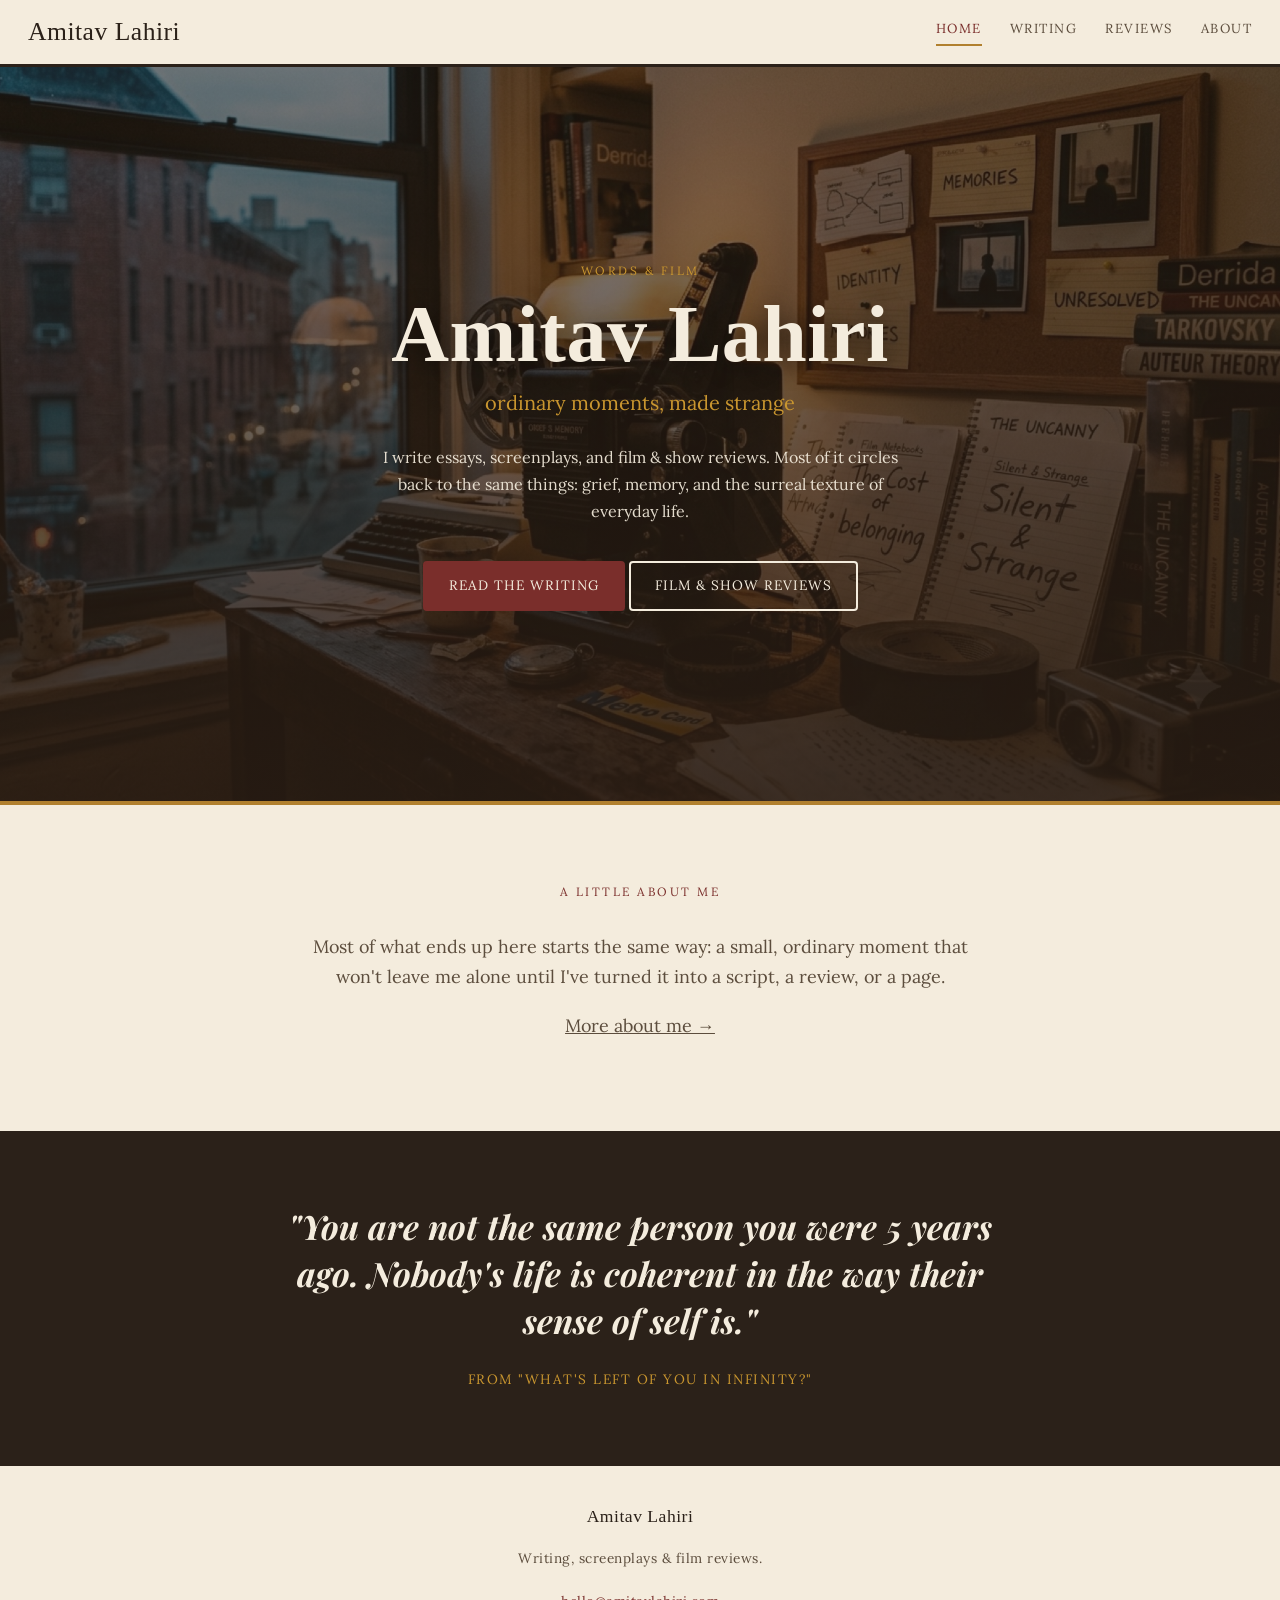
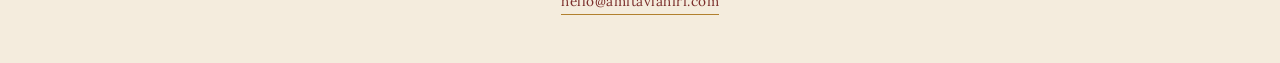
==== index.html @ c45335a1 "Initial commit: Amitav Lahiri writing & film review site Static site with essays, a formatted screen" ====
<!doctype html>
<html lang="en">
<head>
<meta charset="UTF-8">
<meta name="viewport" content="width=device-width, initial-scale=1.0">
<title>Amitav Lahiri | Writing &amp; Film</title>
<meta name="description" content="Essays, screenplays, and film &amp; show reviews by Amitav Lahiri.">
<link rel="preconnect" href="https://fonts.googleapis.com">
<link rel="preconnect" href="https://fonts.gstatic.com" crossorigin>
<link href="https://fonts.googleapis.com/css2?family=Permanent+Marker&family=Playfair+Display:ital,wght@0,700;0,800;0,900;1,600&family=Lora:ital,wght@0,400;0,500;0,600;1,500&family=Bebas+Neue&family=Courier+Prime:wght@400;700&display=swap" rel="stylesheet">
<link rel="stylesheet" href="assets/css/style.css">
</head>
<body>

<header class="site-header">
  <a href="index.html" class="wordmark">Amitav Lahiri</a>
  <button class="nav-toggle" aria-label="Toggle navigation">&#9776;</button>
  <nav class="site-nav">
    <a href="index.html" aria-current="page">Home</a>
    <a href="writing.html">Writing</a>
    <a href="reviews.html">Reviews</a>
    <a href="about.html">About</a>
  </nav>
</header>

<section class="hero-dramatic" style="background-image: url('assets/images/home/hero.jpg'); background-position: center 40%;">
  <div class="hero-dramatic-content">
    <span class="eyebrow">Words &amp; Film</span>
    <h1 class="wordmark">Amitav Lahiri</h1>
    <p class="tagline">ordinary moments, made strange</p>
    <p class="intro">I write essays, screenplays, and film &amp; show reviews. Most of it circles back to the same things: grief, memory, and the surreal texture of everyday life.</p>
    <div class="cta-row">
      <a href="writing.html" class="btn solid">Read the Writing</a>
      <a href="reviews.html" class="btn">Film &amp; Show Reviews</a>
    </div>
  </div>
</section>

<section class="about-teaser">
  <span class="eyebrow">A Little About Me</span>
  <p>Most of what ends up here starts the same way: a small, ordinary moment that won't leave me alone until I've turned it into a script, a review, or a page.</p>
  <p><a href="about.html" class="read-more">More about me &rarr;</a></p>
</section>

<section class="quote-band">
  <blockquote>"You are not the same person you were 5 years ago. Nobody's life is coherent in the way their sense of self is."</blockquote>
  <cite><a href="writing/multiverse.html" style="color: inherit; text-decoration: none;">from "What's Left of You in Infinity?"</a></cite>
</section>

<footer class="site-footer">
  <span class="wordmark">Amitav Lahiri</span>
  <p>Writing, screenplays &amp; film reviews.</p>
  <!-- placeholder email, replace with the real address -->
  <a class="footer-email" href="mailto:hello@amitavlahiri.com">hello@amitavlahiri.com</a>
</footer>

<script src="assets/js/main.js"></script>
</body>
</html>
---- assets/css/style.css ----
/* =========================================================
   Amitav Lahiri — personal writing site
   Two moods sharing one palette family:
   - "vintage" (default): warm cream/paper, for essays, screenplay, about
   - "cinema": deep warm espresso, for film & show reviews
   Both share the same gold accent + cream/tan tones so nothing clashes.
   ========================================================= */

:root {
  /* vintage / paper */
  --cream: #f4ecdd;
  --cream-2: #ece0c9;
  --paper: #fbf6ec;
  --ink: #2b2119;
  --ink-soft: #5c4d3d;
  --line: #d9c9a8;
  --rust: #7a2e2b;
  --rust-soft: #9c4b3f;
  --gold: #b1802e;
  --gold-bright: #c9962f;

  /* cinema (still warm, never pure black) */
  --noir-bg: #3a2a1f;
  --noir-bg-2: #4a3627;
  --noir-panel: #2f2118;
  --noir-text: #f4ecdd;
  --noir-text-soft: #d8c9ac;

  --max: 760px;
  --max-wide: 1080px;
  --radius: 4px;
}

@font-face { font-display: swap; }

* { box-sizing: border-box; }
html { scroll-behavior: smooth; }

body {
  margin: 0;
  background: var(--cream);
  color: var(--ink);
  font-family: 'Lora', Georgia, 'Times New Roman', serif;
  line-height: 1.7;
  -webkit-font-smoothing: antialiased;
}

img { max-width: 100%; display: block; }

a { color: inherit; }

.wordmark {
  font-family: 'Permanent Marker', cursive;
  font-size: 1.6rem;
  letter-spacing: 0.5px;
  color: var(--ink);
  text-decoration: none;
  line-height: 1;
}

/* ---------- header / nav ---------- */
.site-header {
  position: sticky;
  top: 0;
  z-index: 50;
  display: flex;
  align-items: center;
  justify-content: space-between;
  gap: 1rem;
  padding: 1.1rem 1.75rem;
  background: var(--cream);
  border-bottom: 3px solid var(--ink);
}

.site-nav {
  display: flex;
  align-items: center;
  gap: 1.75rem;
  font-family: 'Lora', serif;
  font-size: 0.82rem;
  text-transform: uppercase;
  letter-spacing: 1.5px;
}

.site-nav a {
  text-decoration: none;
  color: var(--ink-soft);
  padding-bottom: 4px;
  border-bottom: 2px solid transparent;
  transition: color .15s ease, border-color .15s ease;
}

.site-nav a:hover,
.site-nav a[aria-current="page"] {
  color: var(--rust);
  border-color: var(--gold);
}

.nav-toggle {
  display: none;
  background: none;
  border: 2px solid var(--ink);
  border-radius: var(--radius);
  padding: 0.4rem 0.6rem;
  font-size: 1rem;
  cursor: pointer;
}

@media (max-width: 680px) {
  .nav-toggle { display: block; }
  .site-nav {
    position: absolute;
    top: 100%;
    left: 0;
    right: 0;
    flex-direction: column;
    align-items: flex-start;
    gap: 1rem;
    background: var(--cream);
    border-bottom: 3px solid var(--ink);
    padding: 1.25rem 1.75rem;
    display: none;
  }
  .site-nav.open { display: flex; }
}

/* ---------- footer ---------- */
.site-footer {
  border-top: 3px solid var(--ink);
  background: var(--cream);
  padding: 2.5rem 1.75rem 3rem;
  text-align: center;
  color: var(--ink-soft);
  font-size: 0.85rem;
  letter-spacing: 0.5px;
}
.site-footer .wordmark { font-size: 1.1rem; display: inline-block; margin-bottom: 0.5rem; }

/* ---------- headings ---------- */
h1, h2, h3, .display {
  font-family: 'Playfair Display', 'Georgia', serif;
  color: var(--ink);
  margin: 0 0 0.5rem;
  font-weight: 800;
}

.eyebrow {
  display: inline-block;
  font-family: 'Lora', serif;
  font-size: 0.75rem;
  letter-spacing: 2.5px;
  text-transform: uppercase;
  color: var(--rust);
  margin-bottom: 0.75rem;
}

.rule {
  border: none;
  border-top: 1px solid var(--line);
  margin: 2.5rem 0;
}
.rule.thick { border-top: 3px solid var(--ink); }

/* ---------- hero (home) ---------- */
.hero {
  padding: 5rem 1.75rem 4rem;
  text-align: center;
  max-width: var(--max);
  margin: 0 auto;
}
.hero .wordmark { font-size: clamp(2.6rem, 8vw, 4.2rem); }
.hero p.tagline {
  font-family: 'Playfair Display', serif;
  font-style: italic;
  font-size: 1.2rem;
  color: var(--rust-soft);
  margin: 0.75rem 0 1.5rem;
}
.hero p.intro {
  color: var(--ink-soft);
  font-size: 1.05rem;
  max-width: 560px;
  margin: 0 auto;
}
.hero .cta-row {
  margin-top: 2rem;
  display: flex;
  gap: 1rem;
  justify-content: center;
  flex-wrap: wrap;
}

.btn {
  display: inline-block;
  padding: 0.7rem 1.5rem;
  border: 2px solid var(--ink);
  border-radius: var(--radius);
  text-decoration: none;
  font-family: 'Lora', serif;
  font-size: 0.85rem;
  letter-spacing: 1px;
  text-transform: uppercase;
  color: var(--ink);
  transition: background .15s ease, color .15s ease;
}
.btn:hover { background: var(--ink); color: var(--cream); }
.btn.solid { background: var(--rust); border-color: var(--rust); color: var(--cream); }
.btn.solid:hover { background: var(--ink); border-color: var(--ink); }
.btn.gold { border-color: var(--gold-bright); color: var(--gold-bright); }
.btn.gold:hover { background: var(--gold-bright); color: var(--noir-panel); }

/* ---------- section wrappers ---------- */
.section {
  max-width: var(--max-wide);
  margin: 0 auto;
  padding: 3.5rem 1.75rem;
}
.section-head {
  text-align: center;
  max-width: var(--max);
  margin: 0 auto 2.5rem;
}
.section-head p { color: var(--ink-soft); }

/* ---------- vintage card grid (writing) ---------- */
.card-grid {
  display: grid;
  grid-template-columns: repeat(auto-fit, minmax(240px, 1fr));
  gap: 2rem;
}

.card {
  background: var(--paper);
  border: 1px solid var(--line);
  border-radius: var(--radius);
  padding: 1.75rem;
  display: flex;
  flex-direction: column;
  gap: 0.65rem;
  transition: transform .15s ease, box-shadow .15s ease;
}
.card:hover { transform: translateY(-3px); box-shadow: 0 10px 24px -12px rgba(43,33,25,0.35); }
.card .eyebrow { margin-bottom: 0; }
.card h3 { font-size: 1.4rem; }
.card h3 a { text-decoration: none; }
.card h3 a:hover { color: var(--rust); }
.card p.excerpt { color: var(--ink-soft); font-size: 0.95rem; flex: 1; }
.card .meta { font-size: 0.78rem; color: var(--gold); text-transform: uppercase; letter-spacing: 1px; }
.card .read-more {
  font-size: 0.82rem;
  text-transform: uppercase;
  letter-spacing: 1px;
  text-decoration: none;
  color: var(--rust);
  border-bottom: 2px solid var(--gold);
  align-self: flex-start;
  padding-bottom: 2px;
}

/* ---------- article (essays / screenplay) ---------- */
.article {
  max-width: var(--max);
  margin: 0 auto;
  padding: 3.5rem 1.75rem 5rem;
}
.article .eyebrow { display: block; text-align: center; }
.article h1 { text-align: center; font-size: clamp(2rem, 5vw, 2.9rem); }
.article .byline {
  text-align: center;
  color: var(--ink-soft);
  font-size: 0.9rem;
  margin-bottom: 2.5rem;
  letter-spacing: 0.5px;
}
.article .dek {
  font-family: 'Playfair Display', serif;
  font-style: italic;
  font-size: 1.15rem;
  color: var(--rust-soft);
  text-align: center;
  max-width: 560px;
  margin: 0 auto 2.5rem;
}
.article p { margin: 0 0 1.4rem; font-size: 1.08rem; }
.article p:first-of-type::first-letter {
  font-family: 'Playfair Display', serif;
  font-weight: 800;
  font-size: 3.4rem;
  float: left;
  line-height: 0.8;
  padding: 0.1rem 0.5rem 0 0;
  color: var(--rust);
}
.article blockquote {
  margin: 2rem 0;
  padding: 0.25rem 0 0.25rem 1.5rem;
  border-left: 3px solid var(--gold);
  font-family: 'Playfair Display', serif;
  font-style: italic;
  font-size: 1.2rem;
  color: var(--ink-soft);
}

/* ---------- screenplay page ---------- */
.script-frame {
  background: var(--paper);
  border: 1px solid var(--line);
  box-shadow: 0 18px 40px -24px rgba(43,33,25,0.4);
  border-radius: var(--radius);
  padding: 2.5rem 2rem;
  margin-top: 1rem;
}
/* ---------- about ---------- */
.about-grid {
  max-width: var(--max-wide);
  margin: 0 auto;
  padding: 3.5rem 1.75rem 5rem;
  display: grid;
  grid-template-columns: 280px 1fr;
  gap: 3rem;
  align-items: start;
}
@media (max-width: 720px) {
  .about-grid { grid-template-columns: 1fr; }
}
.photo-box {
  aspect-ratio: 4 / 5;
  border: 2px dashed var(--line);
  border-radius: var(--radius);
  background: var(--cream-2);
  display: flex;
  align-items: center;
  justify-content: center;
  text-align: center;
  color: var(--ink-soft);
  font-size: 0.85rem;
  letter-spacing: 0.5px;
  padding: 1.5rem;
}
.about-copy p { font-size: 1.08rem; }
.theme-tags { display: flex; flex-wrap: wrap; gap: 0.6rem; margin-top: 1.5rem; }
.theme-tags span {
  border: 1px solid var(--gold);
  color: var(--rust);
  padding: 0.3rem 0.8rem;
  border-radius: 100px;
  font-size: 0.78rem;
  letter-spacing: 0.5px;
  text-transform: uppercase;
}

/* =========================================================
   CINEMA MOOD — film & show reviews
   ========================================================= */
.cinema {
  background: var(--noir-bg);
  color: var(--noir-text);
}
.cinema .section-head p { color: var(--noir-text-soft); }
.cinema .eyebrow { color: var(--gold-bright); }

.cinema .card-grid .card {
  background: var(--noir-bg-2);
  border-color: rgba(244,236,221,0.12);
}
.cinema .card p.excerpt { color: var(--noir-text-soft); }
.cinema .card h3, .cinema .card h3 a { color: var(--noir-text); }
.cinema .card h3 a:hover { color: var(--gold-bright); }
.cinema .card .read-more { color: var(--gold-bright); border-color: var(--gold-bright); }

/* review post hero */
.review-hero {
  position: relative;
  min-height: 60vh;
  display: flex;
  align-items: flex-end;
  background-size: cover;
  background-position: center;
  border-bottom: 4px solid var(--gold);
}
.review-hero::after {
  content: "";
  position: absolute;
  inset: 0;
  background: linear-gradient(180deg, rgba(58,42,31,0.15) 0%, rgba(47,33,24,0.92) 92%);
}
.review-hero-content {
  position: relative;
  z-index: 1;
  padding: 3rem 1.75rem 2.5rem;
  max-width: var(--max-wide);
  margin: 0 auto;
  width: 100%;
}
.review-hero .film-tag {
  font-family: 'Bebas Neue', sans-serif;
  letter-spacing: 3px;
  color: var(--gold-bright);
  font-size: 0.95rem;
}
.review-hero h1 {
  font-family: 'Bebas Neue', sans-serif;
  color: var(--noir-text);
  font-size: clamp(2.6rem, 8vw, 5rem);
  letter-spacing: 2px;
  line-height: 0.95;
  margin: 0.3rem 0 0.75rem;
}
.review-meta-row {
  display: flex;
  flex-wrap: wrap;
  gap: 0.5rem 1.5rem;
  color: var(--noir-text-soft);
  font-size: 0.9rem;
  align-items: center;
}
.review-meta-row .divider { color: var(--gold); }

.review-body {
  max-width: var(--max);
  margin: 0 auto;
  padding: 3.5rem 1.75rem 2rem;
}
.review-body p { margin: 0 0 1.4rem; font-size: 1.08rem; color: var(--noir-text); }
.review-body blockquote {
  margin: 2.5rem 0;
  padding: 1.5rem 2rem;
  background: var(--noir-panel);
  border-left: 3px solid var(--gold-bright);
  font-family: 'Playfair Display', serif;
  font-style: italic;
  font-size: 1.3rem;
  color: var(--gold-bright);
  border-radius: var(--radius);
}

.gallery {
  max-width: var(--max-wide);
  margin: 0 auto;
  padding: 1rem 1.75rem 4rem;
  display: grid;
  grid-template-columns: repeat(auto-fit, minmax(220px, 1fr));
  gap: 1rem;
}
.gallery img {
  width: 100%;
  height: 220px;
  object-fit: cover;
  border-radius: var(--radius);
  border: 1px solid rgba(244,236,221,0.15);
}

.cinema .site-footer,
.cinema .site-header { background: var(--cream); color: var(--ink); }

/* ---------- post meta (blog feel: date, read time, tags) ---------- */
.post-meta {
  display: flex;
  justify-content: center;
  align-items: center;
  flex-wrap: wrap;
  gap: 0.6rem;
  font-size: 0.82rem;
  letter-spacing: 0.5px;
  color: var(--ink-soft);
  margin-bottom: 2.5rem;
}
.post-meta .dot { color: var(--gold); }
.tag-pill {
  border: 1px solid var(--gold);
  color: var(--rust);
  padding: 0.15rem 0.65rem;
  border-radius: 100px;
  font-size: 0.72rem;
  letter-spacing: 0.5px;
  text-transform: uppercase;
}
.cinema .post-meta { color: var(--noir-text-soft); }
.cinema .tag-pill { border-color: var(--gold-bright); color: var(--gold-bright); }
.card .card-meta {
  display: flex;
  gap: 0.6rem;
  align-items: center;
  font-size: 0.75rem;
  color: var(--ink-soft);
  text-transform: uppercase;
  letter-spacing: 0.5px;
}
.cinema .card .card-meta { color: var(--noir-text-soft); }

/* ---------- dramatic homepage hero ---------- */
.hero-dramatic {
  position: relative;
  min-height: 82vh;
  display: flex;
  align-items: center;
  justify-content: center;
  text-align: center;
  background-size: cover;
  background-position: center 30%;
  overflow: hidden;
  border-bottom: 4px solid var(--gold);
}
.hero-dramatic::before {
  content: "";
  position: absolute;
  inset: 0;
  background: linear-gradient(180deg, rgba(42,29,20,0.55) 0%, rgba(42,29,20,0.88) 100%);
}
.hero-dramatic-content {
  position: relative;
  z-index: 1;
  max-width: 640px;
  padding: 2rem 1.75rem;
}
.hero-dramatic .eyebrow { color: var(--gold-bright); }
.hero-dramatic .wordmark {
  color: var(--cream);
  font-size: clamp(2.8rem, 9vw, 5rem);
  text-shadow: 0 4px 24px rgba(0,0,0,0.4);
}
.hero-dramatic p.tagline {
  color: var(--gold-bright);
  font-size: 1.25rem;
  margin: 0.75rem 0 1.5rem;
}
.hero-dramatic p.intro {
  color: var(--cream);
  opacity: 0.92;
  max-width: 520px;
  margin: 0 auto;
}
.hero-dramatic .cta-row { margin-top: 2.25rem; }
.hero-dramatic .btn { border-color: var(--cream); color: var(--cream); }
.hero-dramatic .btn:hover { background: var(--cream); color: var(--ink); }
.hero-dramatic .btn.solid { background: var(--rust); border-color: var(--rust); color: var(--cream); }

/* ---------- pull-quote band (homepage) ---------- */
.quote-band {
  background: var(--ink);
  color: var(--cream);
  padding: 4.5rem 1.75rem;
  text-align: center;
}
.quote-band blockquote {
  max-width: 720px;
  margin: 0 auto;
  font-family: 'Playfair Display', serif;
  font-style: italic;
  font-weight: 700;
  font-size: clamp(1.4rem, 4vw, 2.1rem);
  line-height: 1.4;
  position: relative;
}
.quote-band cite {
  display: block;
  margin-top: 1.5rem;
  font-family: 'Lora', serif;
  font-style: normal;
  font-size: 0.85rem;
  letter-spacing: 1.5px;
  text-transform: uppercase;
  color: var(--gold-bright);
}

/* ---------- about teaser (homepage) ---------- */
.about-teaser {
  max-width: var(--max);
  margin: 0 auto;
  padding: 4.5rem 1.75rem;
  text-align: center;
}
.about-teaser p { font-size: 1.12rem; color: var(--ink-soft); }

/* ---------- footer email ---------- */
.site-footer .footer-email {
  display: inline-block;
  margin-top: 0.4rem;
  color: var(--rust);
  text-decoration: none;
  border-bottom: 1px solid var(--gold);
}
.cinema .site-footer .footer-email { color: var(--rust); }

/* =========================================================
   SCREENPLAY FORMATTING
   ========================================================= */
.script-frame { padding: 3rem 2.5rem; }
.script-title-block { text-align: center; margin-bottom: 2.5rem; }
.script-title-block .slugline-deco {
  font-family: 'Courier Prime', monospace;
  letter-spacing: 4px;
  color: var(--gold);
  font-size: 0.8rem;
}

.script-page { font-family: 'Courier Prime', 'Courier New', monospace; font-size: 0.95rem; line-height: 1.6; color: var(--ink); }
.script-page .scene {
  margin-bottom: 1.6rem;
  padding-top: 1.4rem;
  border-top: 1px dashed var(--line);
}
.script-page .scene:first-child { border-top: none; padding-top: 0; }
.script-page .scene-heading {
  display: flex;
  justify-content: space-between;
  align-items: baseline;
  gap: 1rem;
  font-weight: 700;
  letter-spacing: 1px;
  background: var(--cream-2);
  padding: 0.5rem 0.9rem;
  border-radius: var(--radius);
  margin-bottom: 0.9rem;
}
.script-page .scene-heading .scene-no {
  font-size: 0.75rem;
  color: var(--gold);
  white-space: nowrap;
}
.script-page .action { margin: 0 0 0.9rem; line-height: 1.6; }
.script-page .character {
  text-align: center;
  font-weight: 700;
  letter-spacing: 1px;
  margin: 1.1rem 0 0.1rem;
}
.script-page .parenthetical {
  text-align: center;
  font-style: italic;
  color: var(--ink-soft);
  font-size: 0.88rem;
  margin: 0 auto 0.2rem;
}
.script-page .dialogue {
  max-width: 62%;
  margin: 0 auto 0.9rem;
  text-align: left;
  line-height: 1.55;
}
.script-page .transition {
  text-align: right;
  font-weight: 700;
  letter-spacing: 1px;
  color: var(--rust);
  margin: 1.2rem 0;
}
@media (max-width: 560px) {
  .script-page .dialogue { max-width: 100%; }
  .script-page .scene-heading { flex-direction: column; align-items: flex-start; gap: 0.2rem; }
}

/* =========================================================
   LOOKBOOK BANDS (story / character / setting) — A24-style
   full-width alternating photo + title bands, used to open
   the screenplay page before the script itself.
   ========================================================= */
.lookbook { background: var(--noir-bg); border-bottom: 4px solid var(--gold); }
.lookbook-band {
  display: flex;
  flex-wrap: wrap;
  min-height: 46vh;
}
.lookbook-band:nth-child(even) { flex-direction: row-reverse; }
.lookbook-media {
  flex: 1 1 360px;
  position: relative;
  min-height: 320px;
  background-size: cover;
  background-position: center;
}
.lookbook-media.placeholder {
  border: 2px dashed rgba(244,236,221,0.25);
  display: flex;
  align-items: center;
  justify-content: center;
  text-align: center;
  color: var(--noir-text-soft);
  font-size: 0.85rem;
  padding: 2rem;
  margin: 0.75rem;
}
.lookbook-content {
  flex: 1 1 360px;
  display: flex;
  flex-direction: column;
  justify-content: center;
  padding: 3rem 3rem;
  position: relative;
}
.lookbook-content .kicker {
  font-family: 'Bebas Neue', sans-serif;
  letter-spacing: 3px;
  color: var(--gold-bright);
  font-size: 0.9rem;
  margin-bottom: 0.4rem;
}
.lookbook-content h3 {
  font-family: 'Bebas Neue', sans-serif;
  color: var(--noir-text);
  font-size: clamp(2rem, 5vw, 3.4rem);
  letter-spacing: 1px;
  line-height: 0.95;
  margin: 0 0 1rem;
}
.lookbook-content p {
  color: var(--noir-text-soft);
  font-size: 0.98rem;
  max-width: 42ch;
  margin: 0;
}
.lookbook-brand {
  position: absolute;
  top: 1.25rem;
  right: 1.25rem;
  font-family: 'Bebas Neue', sans-serif;
  letter-spacing: 2px;
  color: var(--noir-text-soft);
  font-size: 0.85rem;
  opacity: 0.8;
}
@media (max-width: 680px) {
  .lookbook-band, .lookbook-band:nth-child(even) { flex-direction: column; }
  .lookbook-content { padding: 2.5rem 1.75rem; }
}

/* =========================================================
   REVIEW TEMPLATE ELEMENTS (poster+info card, rating ribbon, pills)
   ========================================================= */
.review-infocard {
  max-width: var(--max);
  margin: -3.5rem auto 0;
  position: relative;
  z-index: 2;
  background: var(--noir-panel);
  border: 1px solid rgba(244,236,221,0.14);
  border-radius: var(--radius);
  padding: 1.75rem;
  display: grid;
  grid-template-columns: 120px 1fr auto;
  gap: 1.5rem;
  align-items: center;
  box-shadow: 0 20px 40px -20px rgba(0,0,0,0.5);
}
@media (max-width: 640px) {
  .review-infocard { grid-template-columns: 1fr; text-align: center; }
}
.review-poster {
  width: 120px;
  aspect-ratio: 2 / 3;
  border-radius: var(--radius);
  object-fit: cover;
  border: 1px solid rgba(244,236,221,0.15);
}
.review-poster-placeholder {
  width: 120px;
  aspect-ratio: 2 / 3;
  border-radius: var(--radius);
  border: 2px dashed rgba(244,236,221,0.25);
  display: flex;
  align-items: center;
  justify-content: center;
  color: var(--noir-text-soft);
  font-size: 0.72rem;
  text-align: center;
  padding: 0.5rem;
  margin: 0 auto;
}
.genre-pills { display: flex; flex-wrap: wrap; gap: 0.5rem; }
.genre-pills span {
  border: 1px solid var(--gold-bright);
  color: var(--gold-bright);
  padding: 0.25rem 0.75rem;
  border-radius: 100px;
  font-size: 0.72rem;
  letter-spacing: 0.5px;
  text-transform: uppercase;
}
.verdict-ribbon {
  display: flex;
  flex-direction: column;
  align-items: center;
  justify-content: center;
  width: 92px;
  height: 92px;
  border: 3px solid var(--gold-bright);
  border-radius: 50%;
  text-align: center;
  color: var(--gold-bright);
  font-family: 'Bebas Neue', sans-serif;
  letter-spacing: 1px;
  line-height: 1.05;
  font-size: 0.85rem;
  padding: 0.4rem;
  margin: 0 auto;
}
.gallery-label {
  max-width: var(--max-wide);
  margin: 3.5rem auto 0;
  padding: 0 1.75rem;
  text-align: center;
  font-family: 'Bebas Neue', sans-serif;
  letter-spacing: 4px;
  color: var(--noir-text-soft);
  font-size: 0.95rem;
}

/* ---------- utility ---------- */
.center { text-align: center; }
.mt-0 { margin-top: 0; }
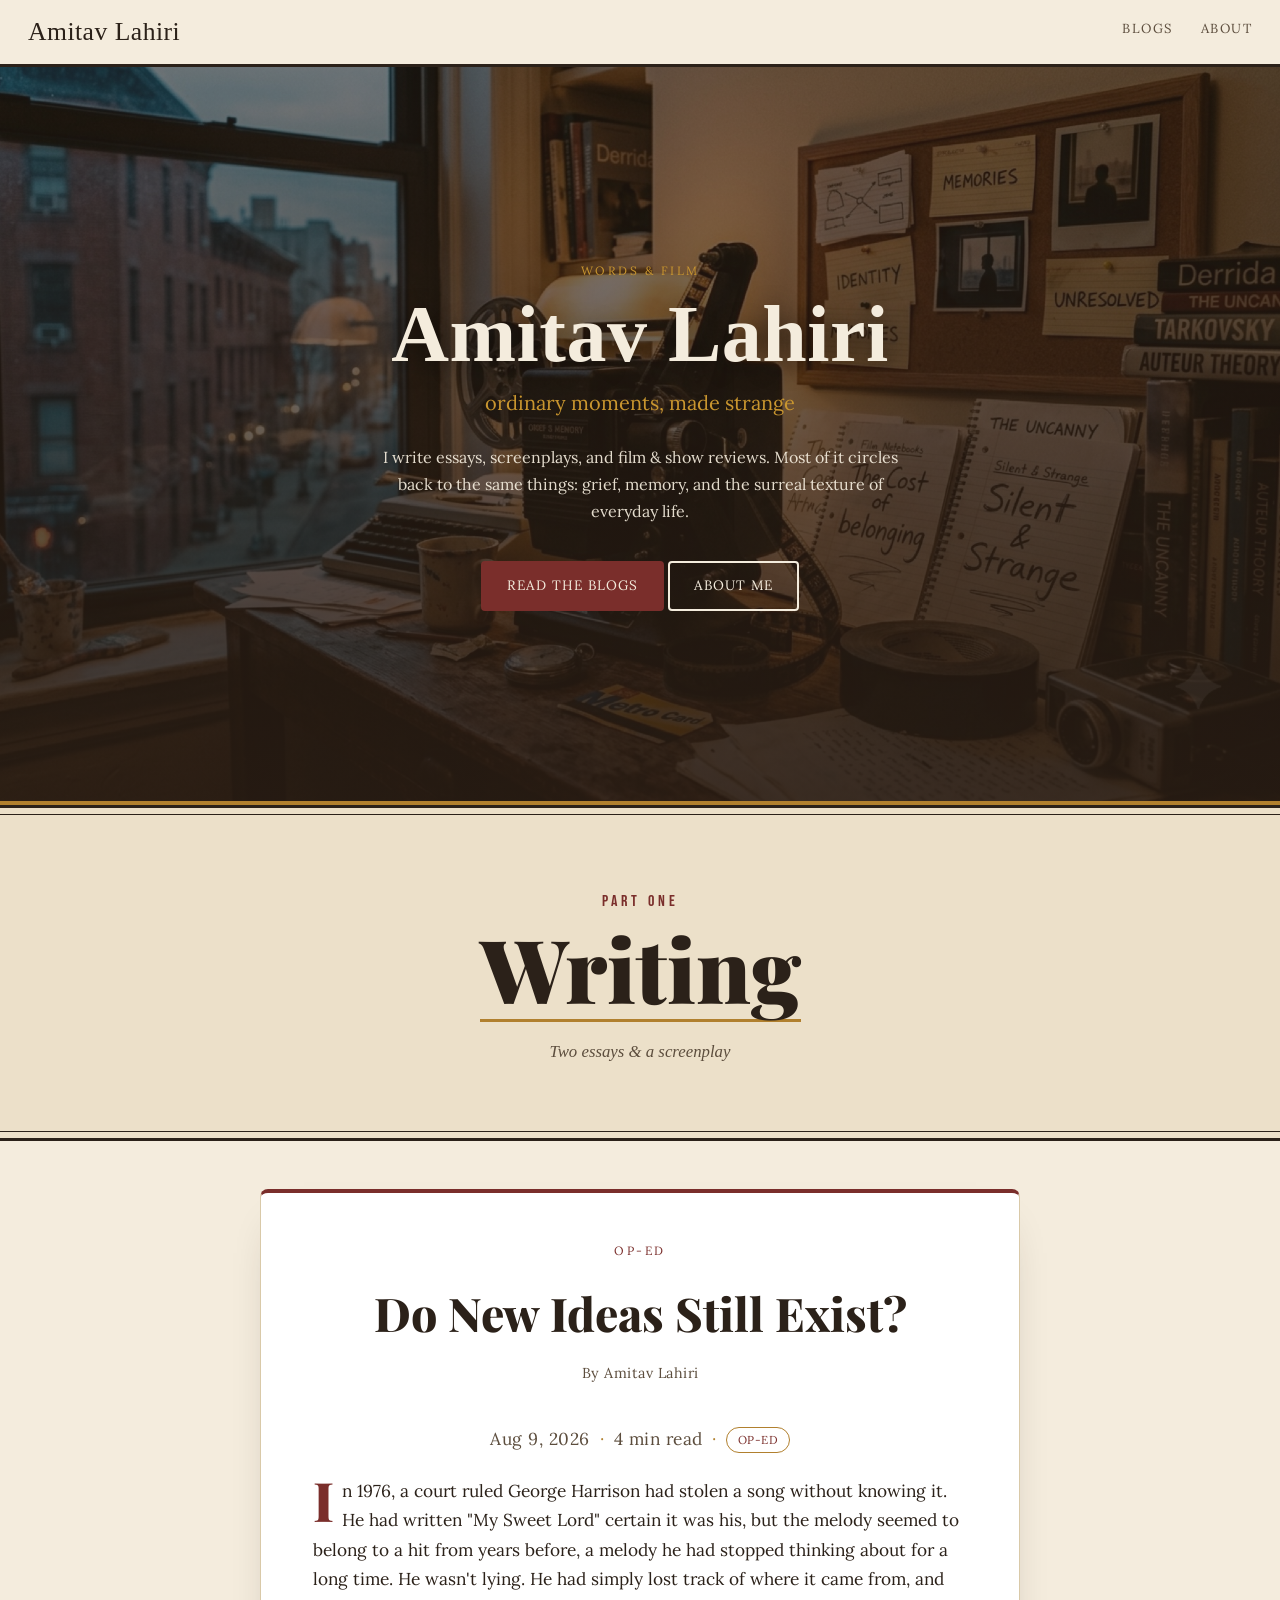
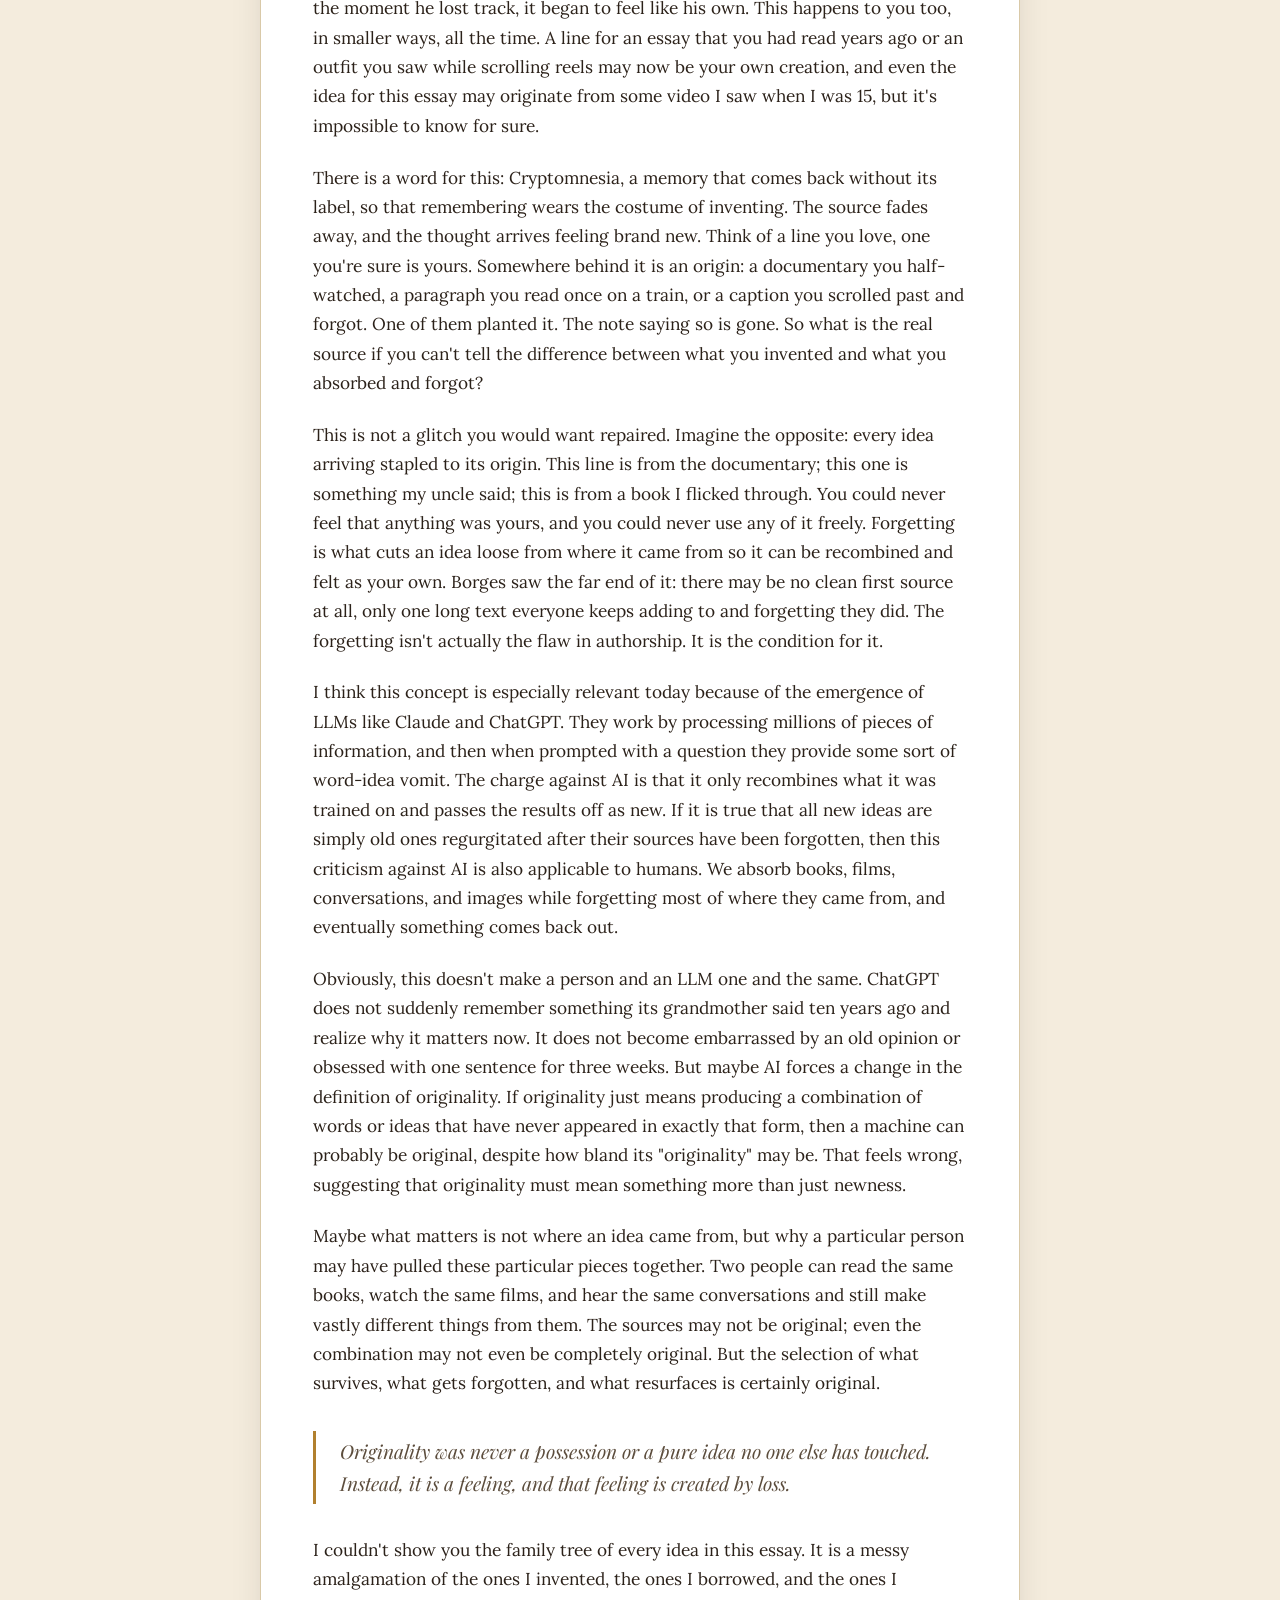
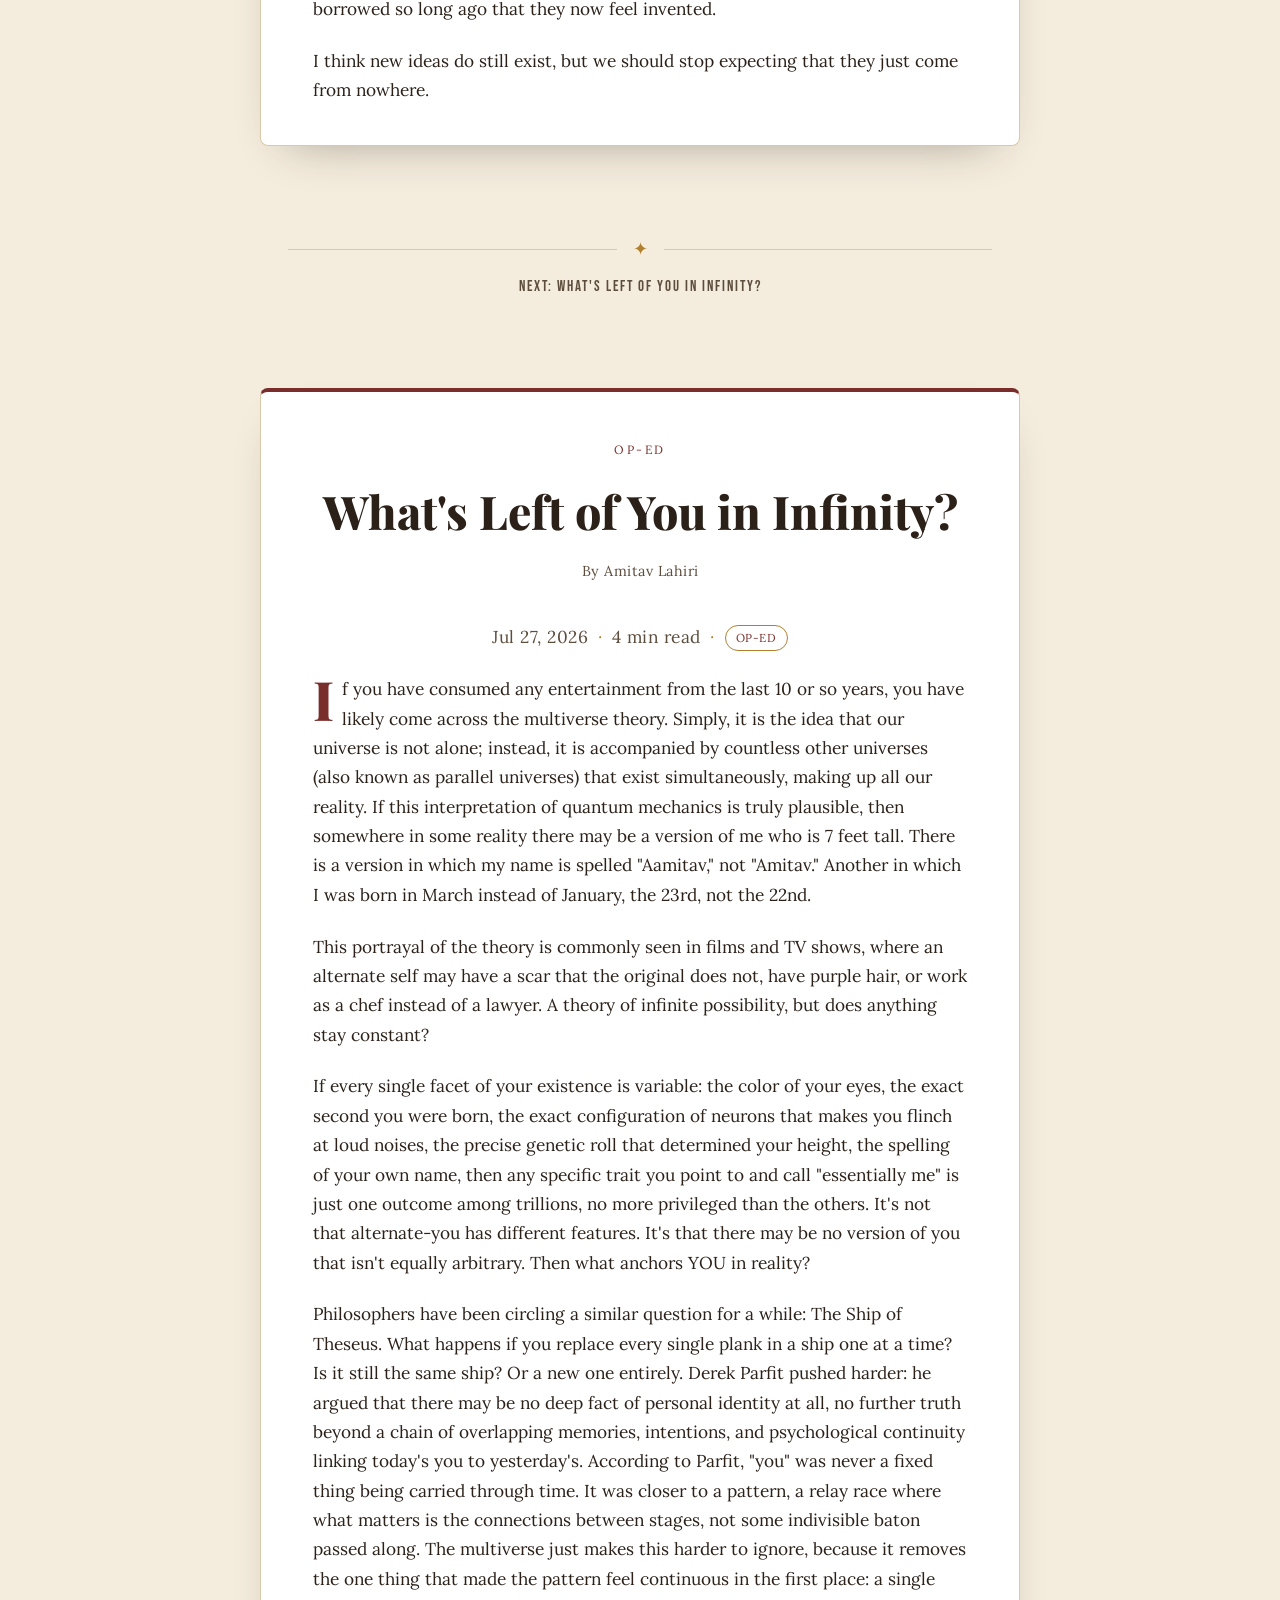
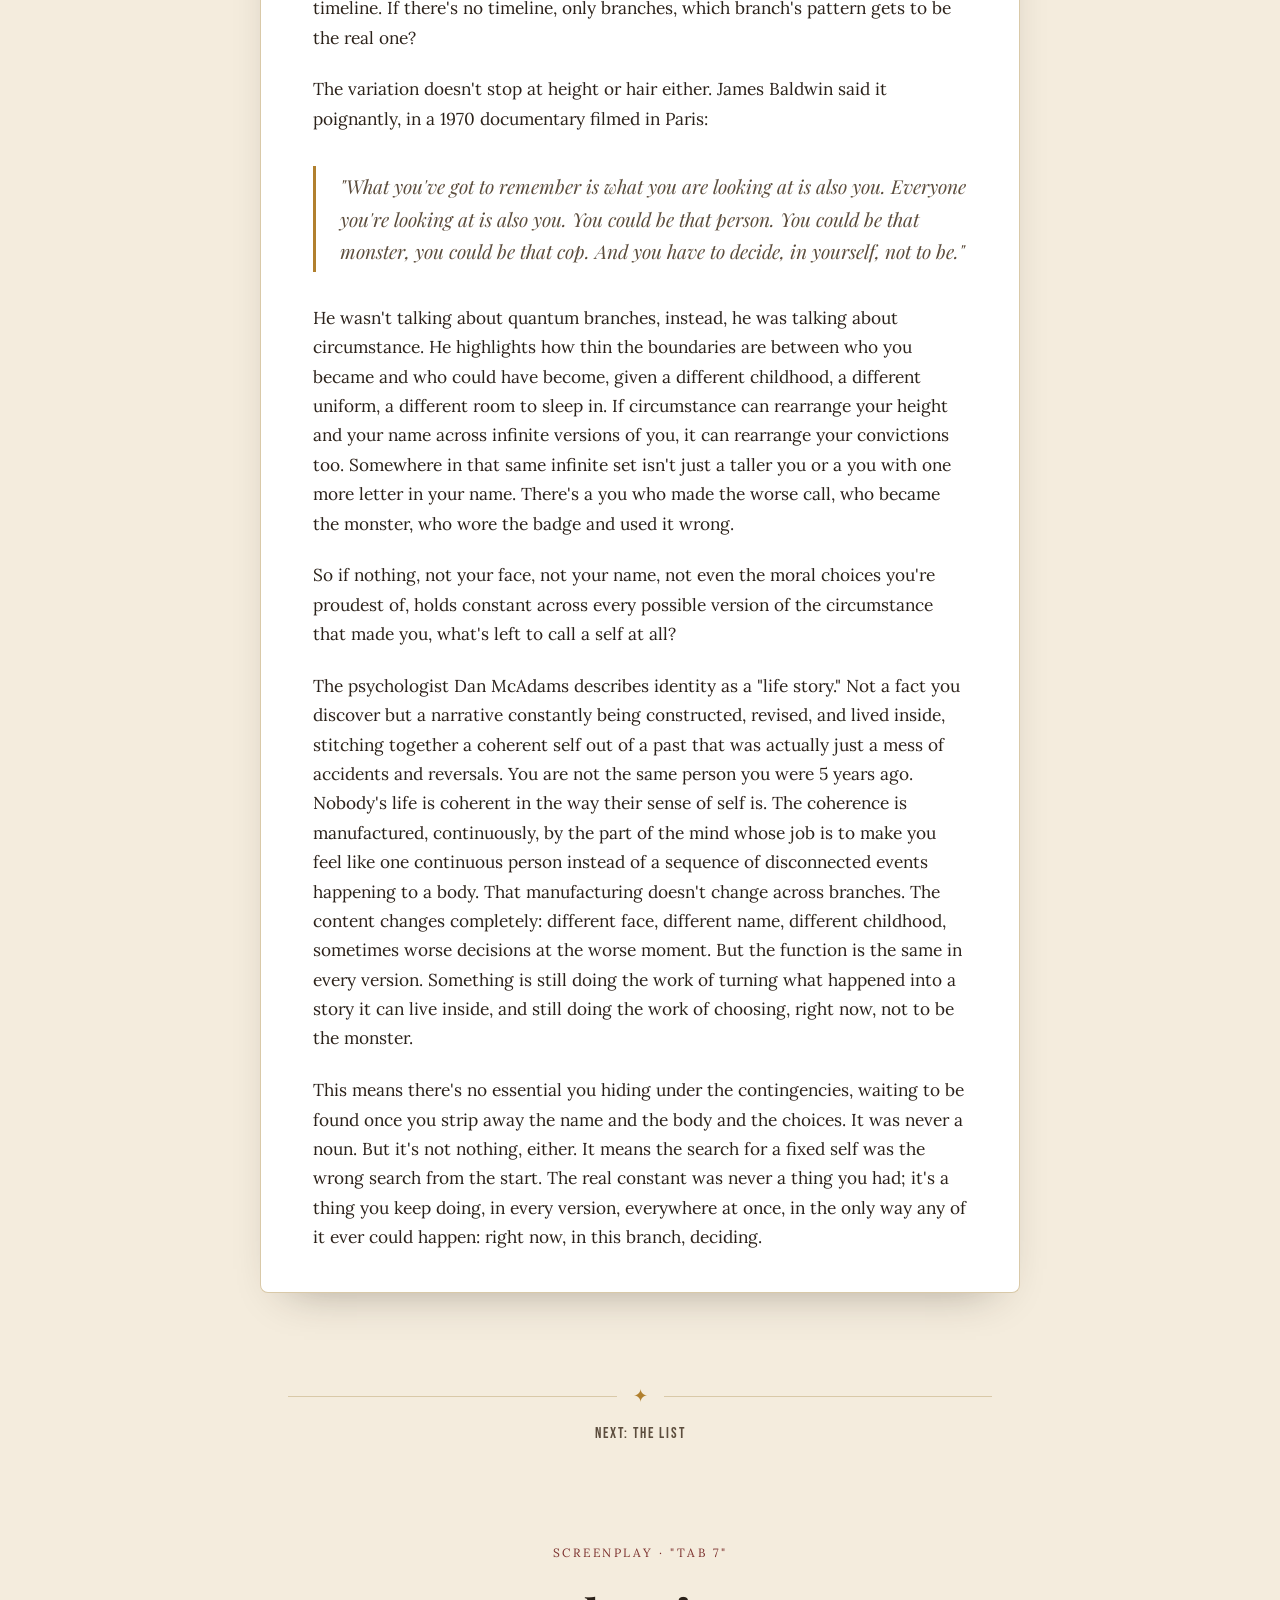
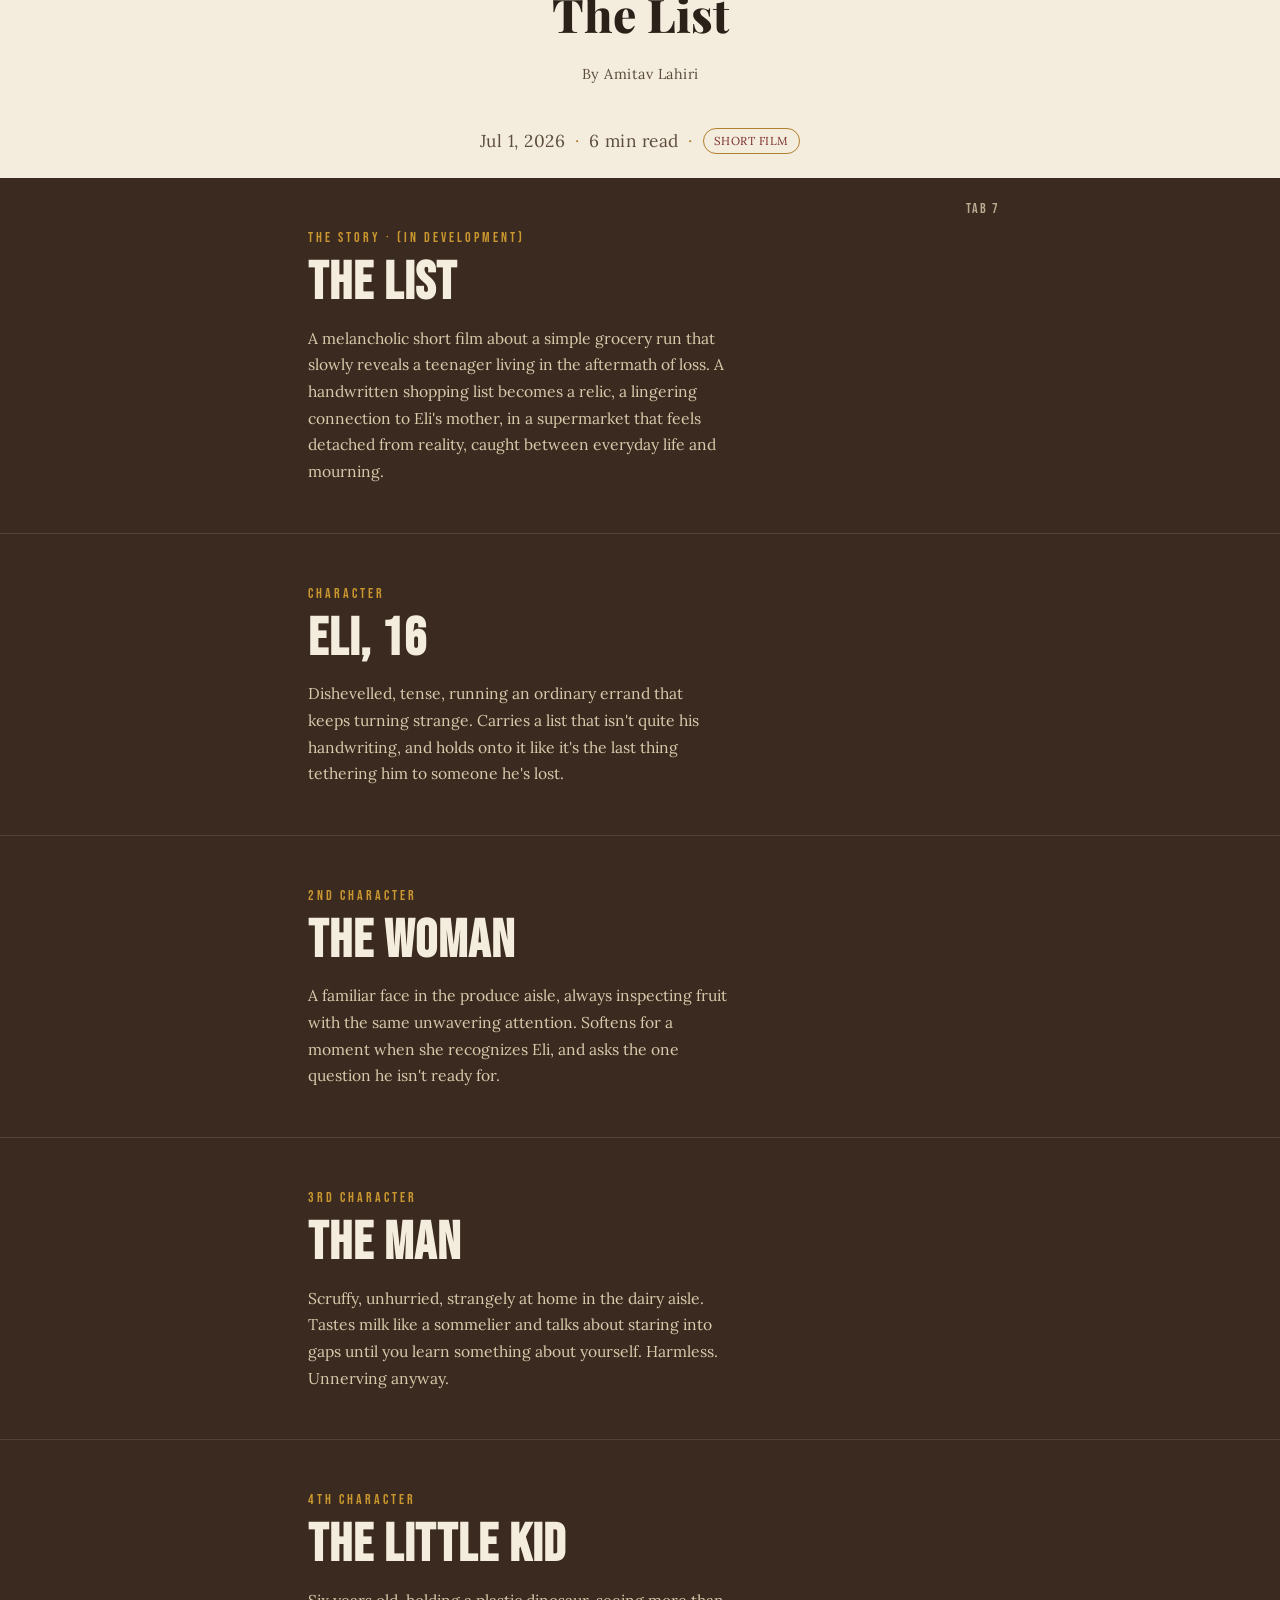
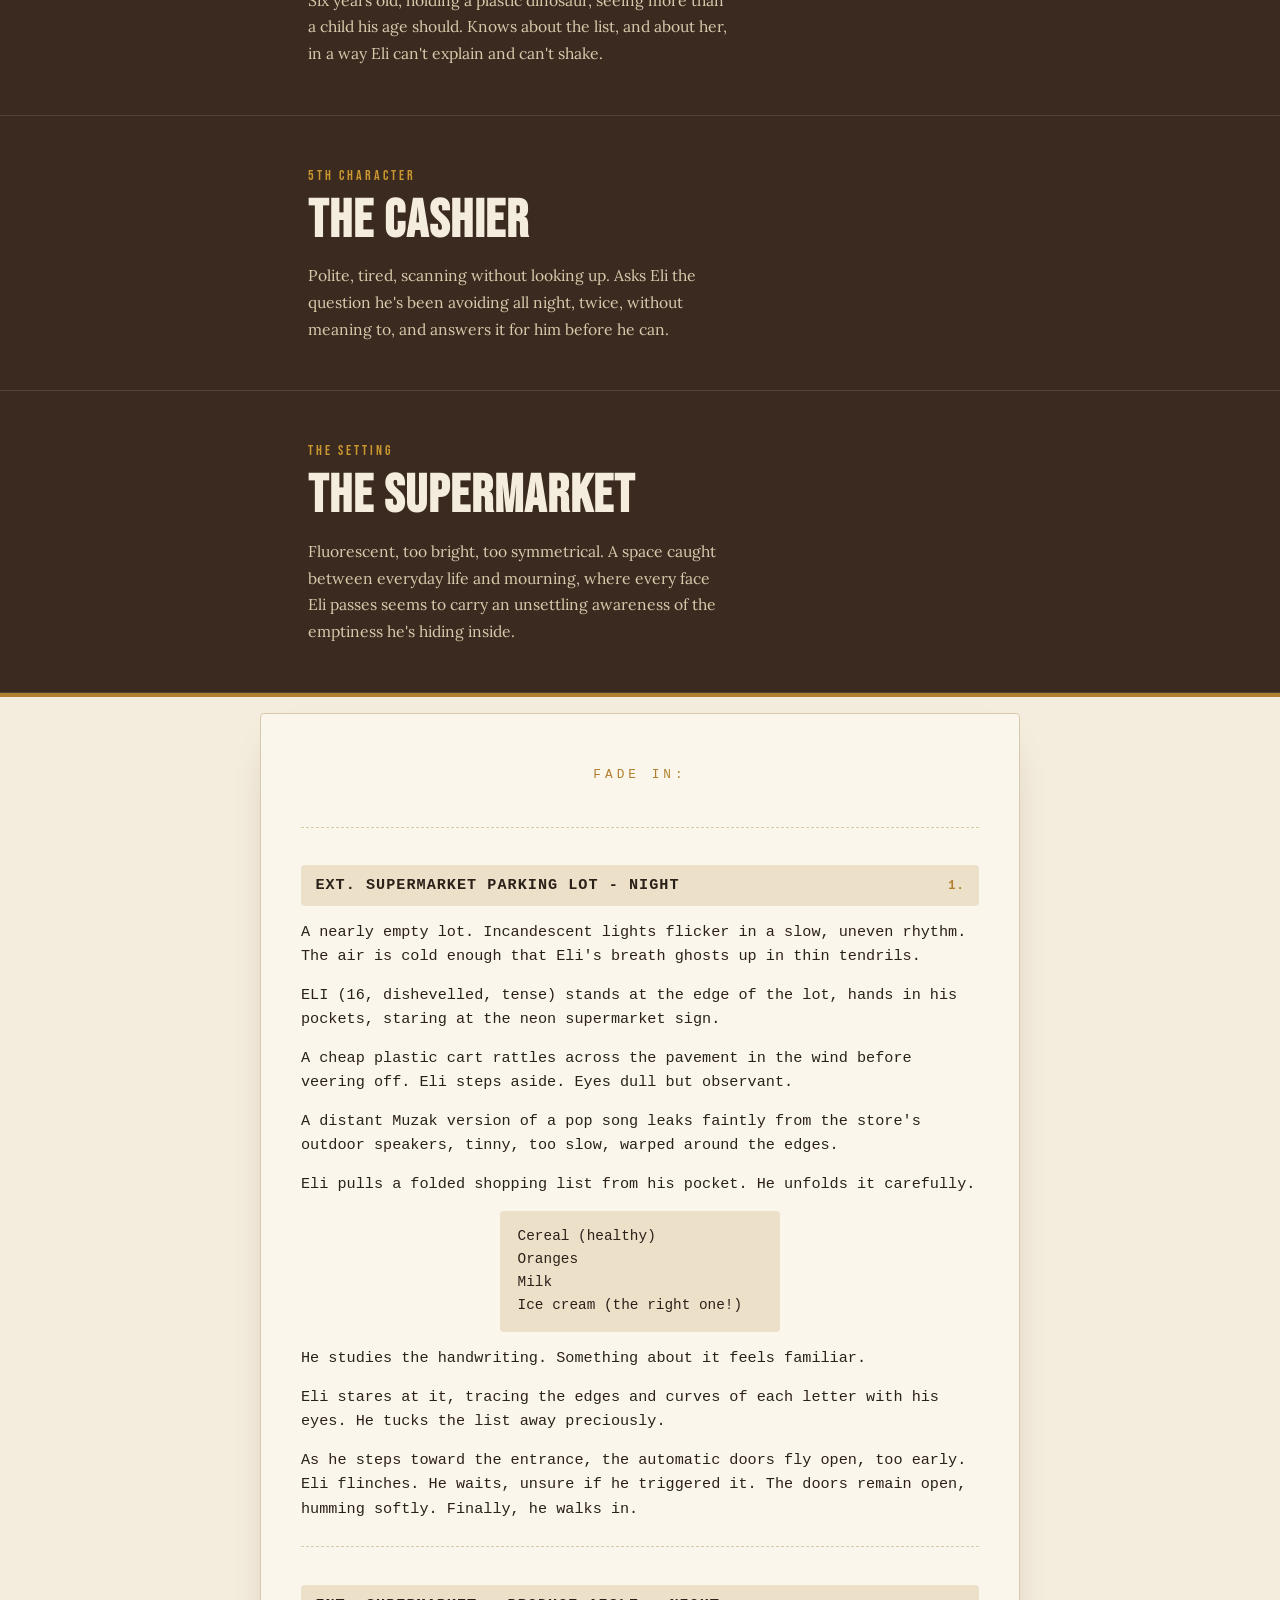
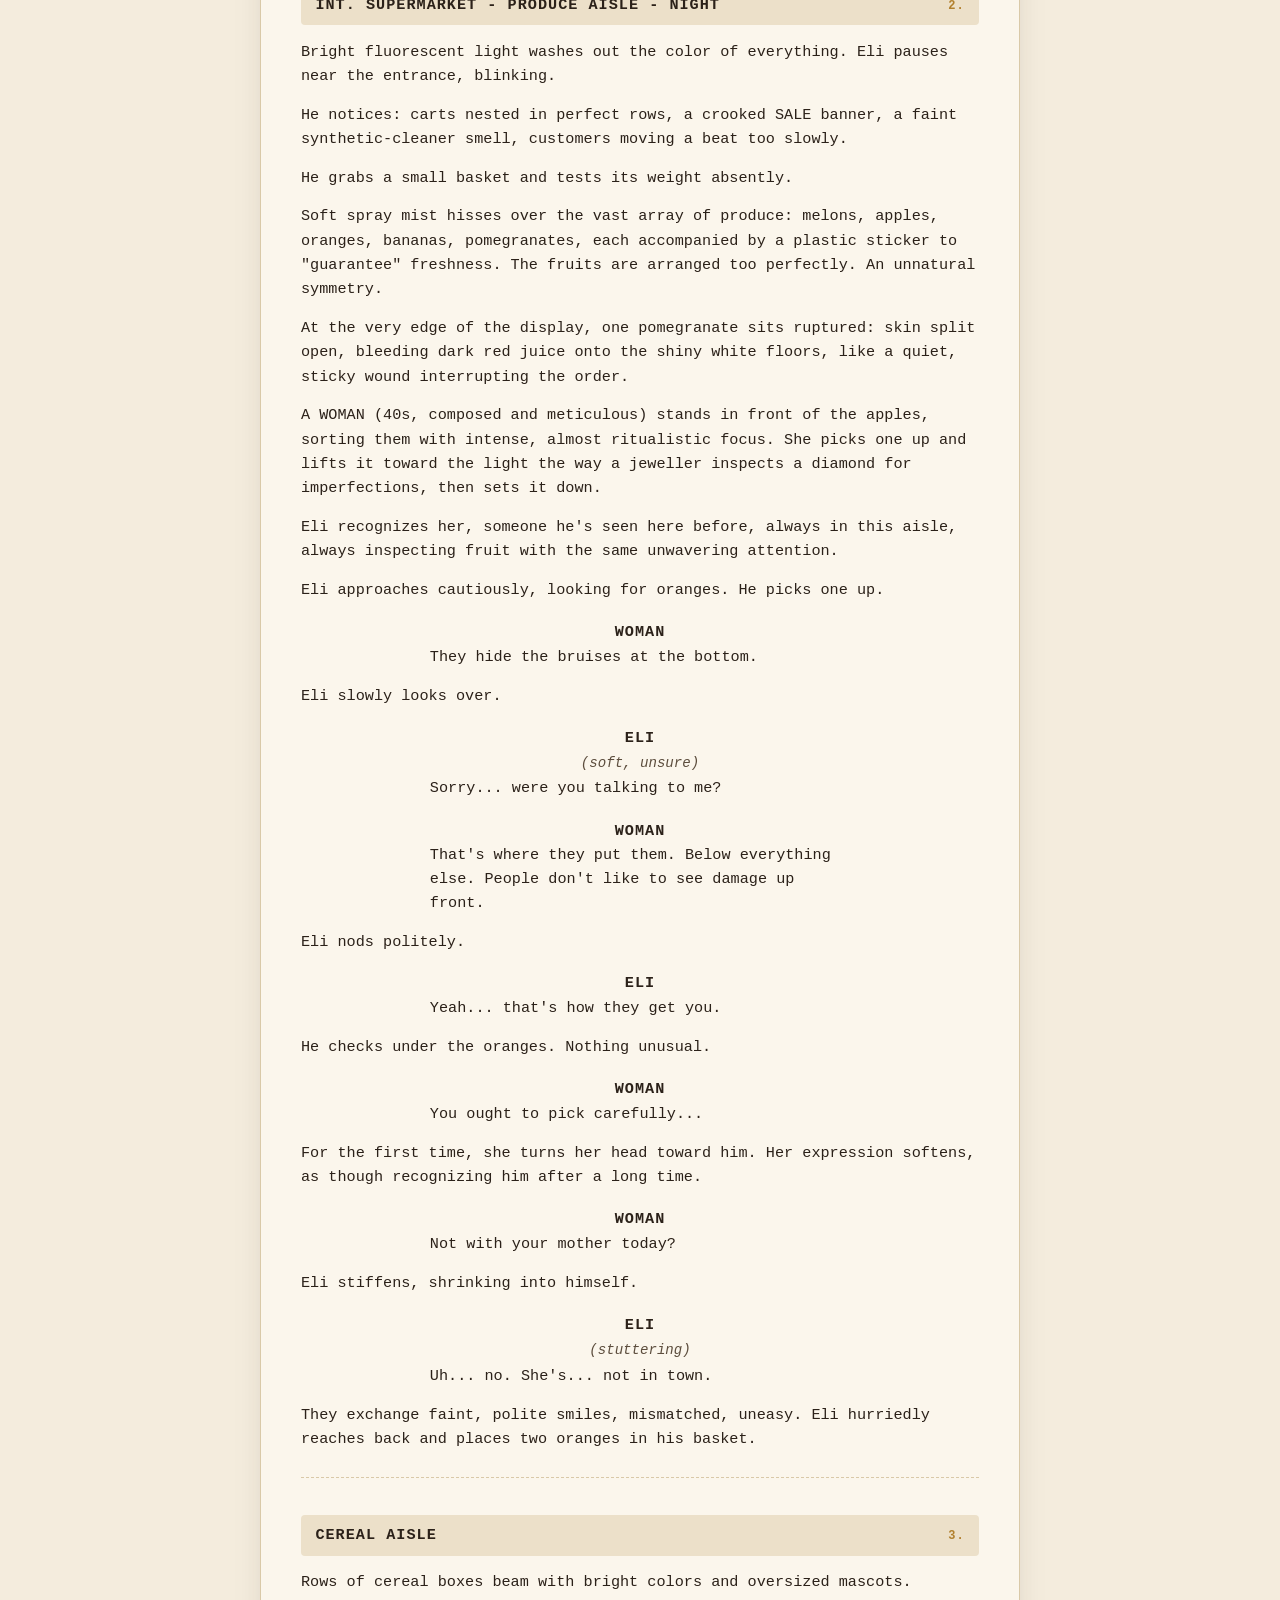
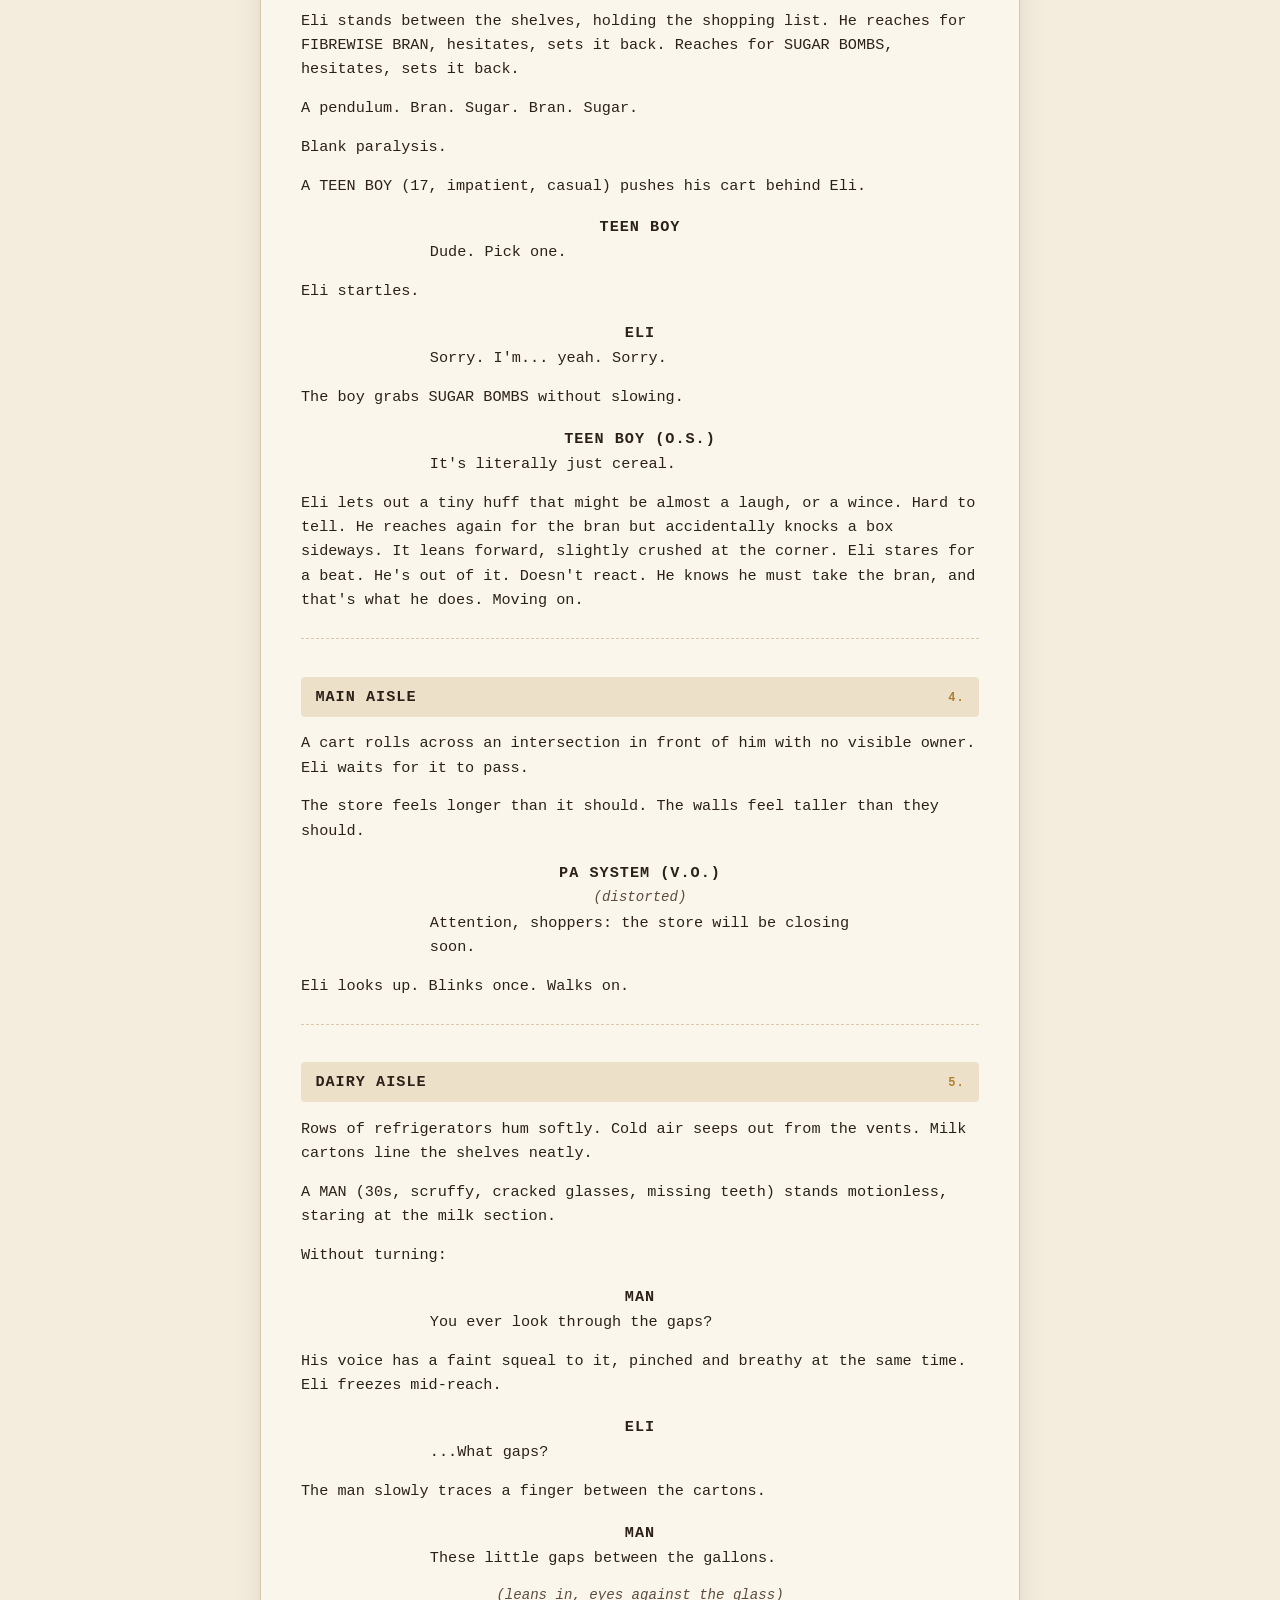
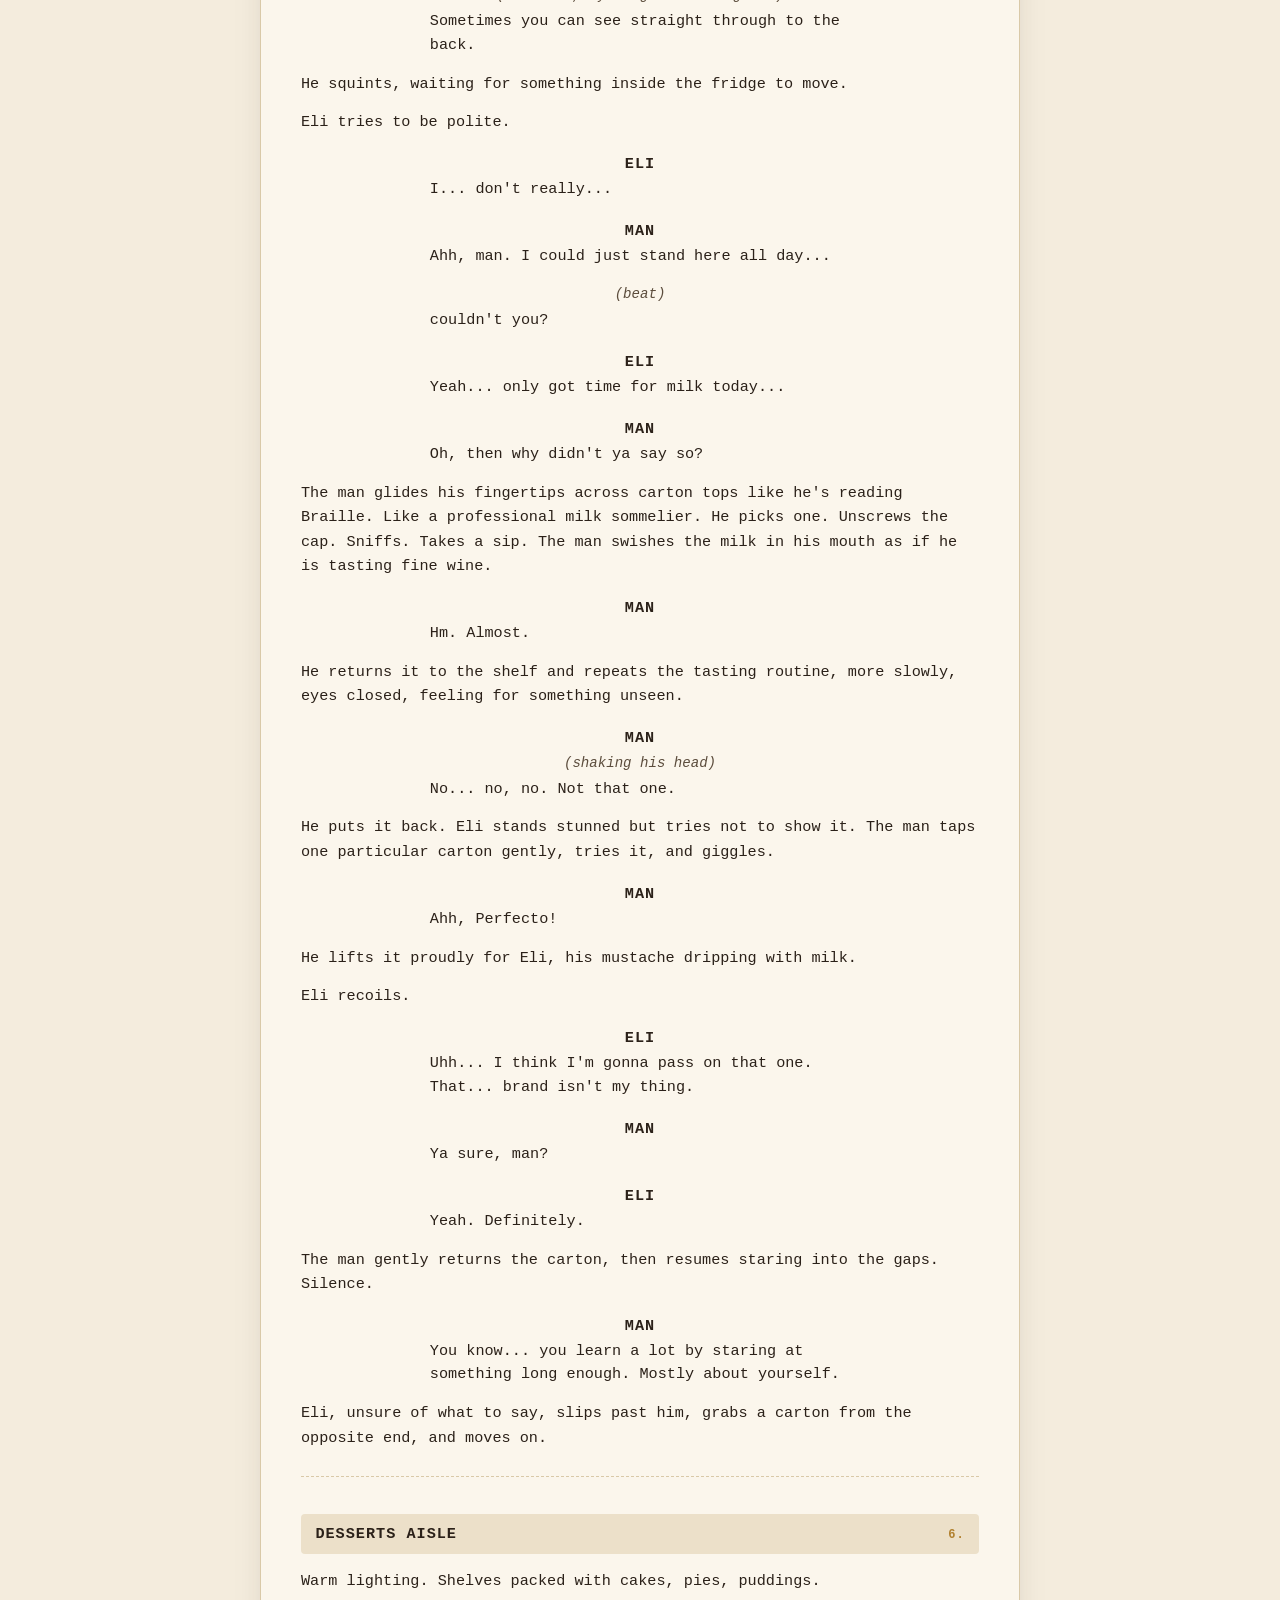
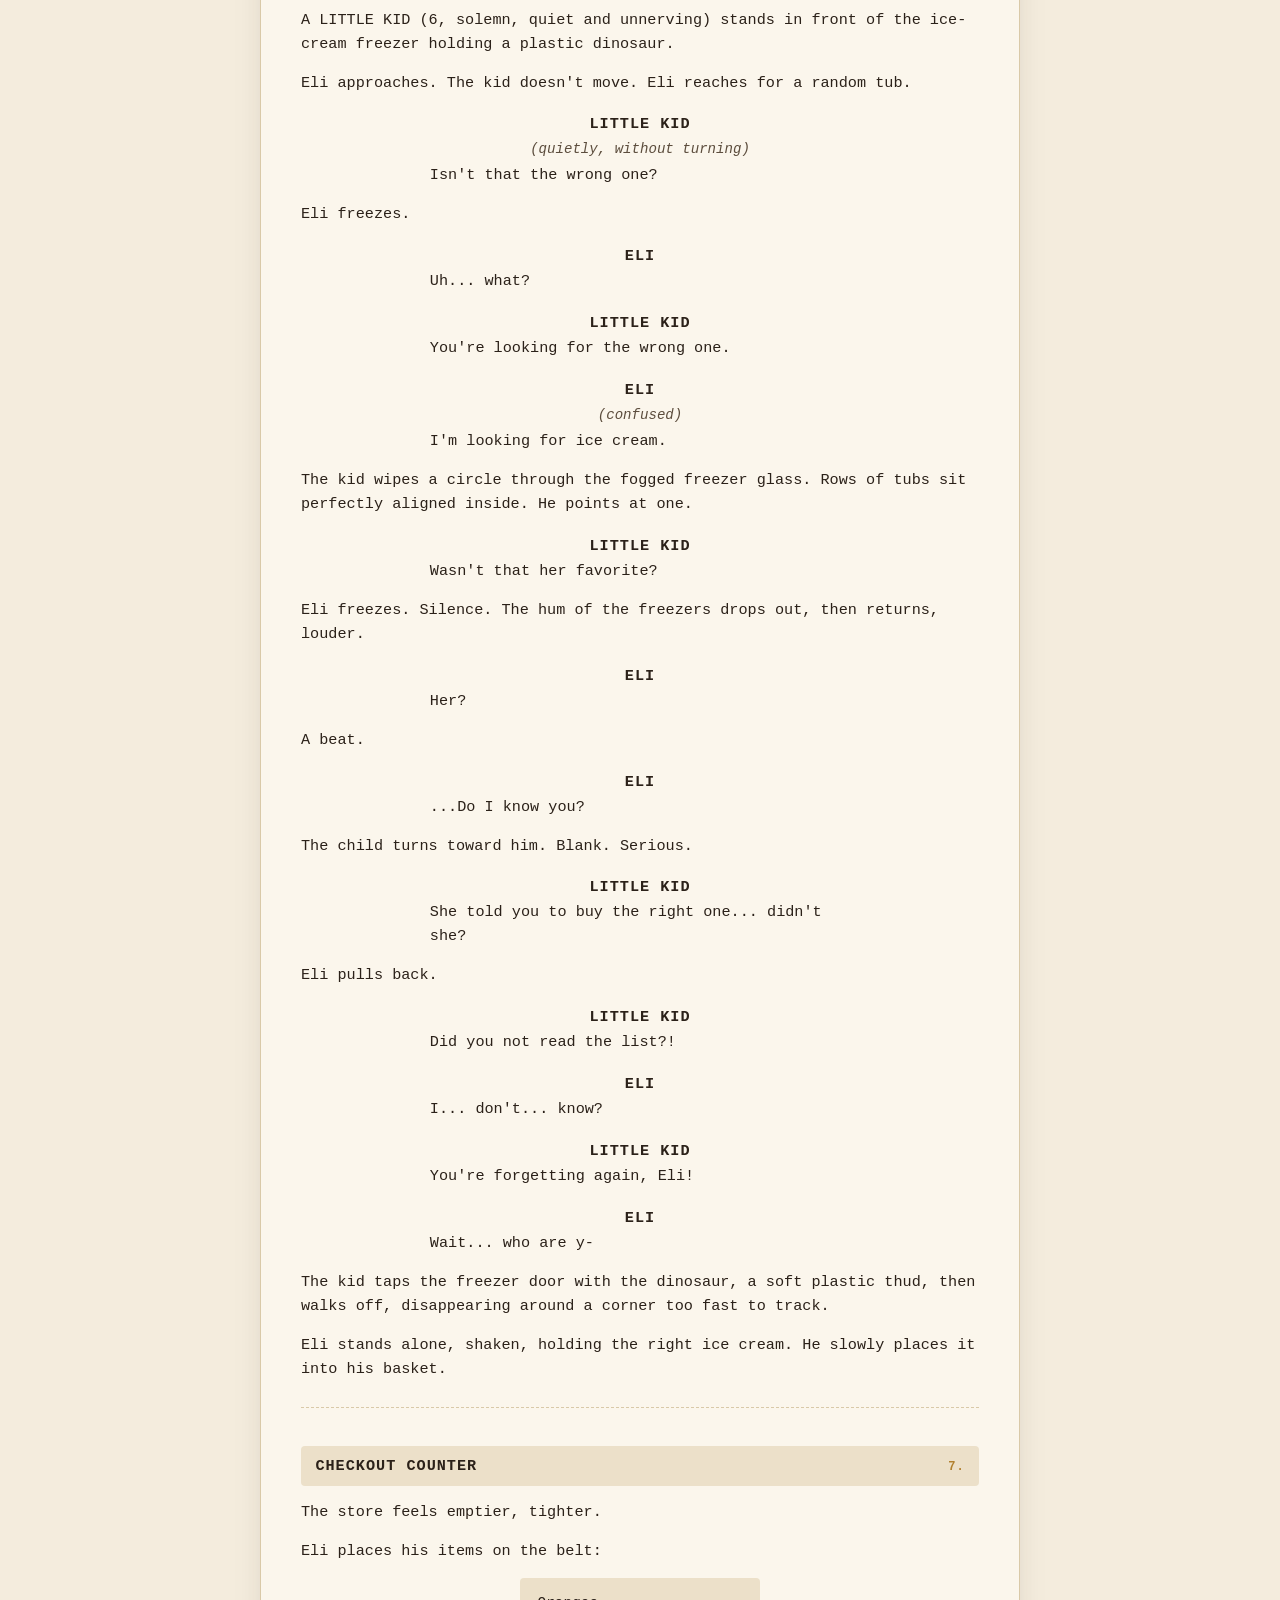
==== commit db2abfc5: "Turn site into a single scrolling page with Writing and Reviews chapters Merge essays, screenplay an" ====
--- a/index.html
+++ b/index.html
@@ -13,39 +13,490 @@
 <body>
 
 <header class="site-header">
-  <a href="index.html" class="wordmark">Amitav Lahiri</a>
-  <button class="nav-toggle" aria-label="Toggle navigation">&#9776;</button>
+  <a href="#top" class="wordmark">Amitav Lahiri</a>
   <nav class="site-nav">
-    <a href="index.html" aria-current="page">Home</a>
-    <a href="writing.html">Writing</a>
-    <a href="reviews.html">Reviews</a>
+    <a href="#blogs">Blogs</a>
     <a href="about.html">About</a>
   </nav>
 </header>
 
-<section class="hero-dramatic" style="background-image: url('assets/images/home/hero.jpg'); background-position: center 40%;">
+<section id="top" class="hero-dramatic" style="background-image: url('assets/images/home/hero.jpg'); background-position: center 40%;">
   <div class="hero-dramatic-content">
     <span class="eyebrow">Words &amp; Film</span>
     <h1 class="wordmark">Amitav Lahiri</h1>
     <p class="tagline">ordinary moments, made strange</p>
     <p class="intro">I write essays, screenplays, and film &amp; show reviews. Most of it circles back to the same things: grief, memory, and the surreal texture of everyday life.</p>
     <div class="cta-row">
-      <a href="writing.html" class="btn solid">Read the Writing</a>
-      <a href="reviews.html" class="btn">Film &amp; Show Reviews</a>
+      <a href="#blogs" class="btn solid">Read the Blogs</a>
+      <a href="about.html" class="btn">About Me</a>
     </div>
   </div>
 </section>
 
-<section class="about-teaser">
-  <span class="eyebrow">A Little About Me</span>
-  <p>Most of what ends up here starts the same way: a small, ordinary moment that won't leave me alone until I've turned it into a script, a review, or a page.</p>
-  <p><a href="about.html" class="read-more">More about me &rarr;</a></p>
+<div id="blogs" class="chapter">
+  <span class="chapter-no">Part One</span>
+  <h2>Writing</h2>
+  <p>Two essays &amp; a screenplay</p>
+</div>
+
+<section id="cryptomnesia">
+<article class="article boxed">
+  <span class="eyebrow">Op-Ed</span>
+  <h1>Do New Ideas Still Exist?</h1>
+  <p class="byline">By Amitav Lahiri</p>
+  <p class="post-meta"><span>Aug 9, 2026</span><span class="dot">&middot;</span><span>4 min read</span><span class="dot">&middot;</span><span class="tag-pill">Op-Ed</span></p>
+
+  <p>In 1976, a court ruled George Harrison had stolen a song without knowing it. He had written "My Sweet Lord" certain it was his, but the melody seemed to belong to a hit from years before, a melody he had stopped thinking about for a long time. He wasn't lying. He had simply lost track of where it came from, and the moment he lost track, it began to feel like his own. This happens to you too, in smaller ways, all the time. A line for an essay that you had read years ago or an outfit you saw while scrolling reels may now be your own creation, and even the idea for this essay may originate from some video I saw when I was 15, but it's impossible to know for sure.</p>
+
+  <p>There is a word for this: Cryptomnesia, a memory that comes back without its label, so that remembering wears the costume of inventing. The source fades away, and the thought arrives feeling brand new. Think of a line you love, one you're sure is yours. Somewhere behind it is an origin: a documentary you half-watched, a paragraph you read once on a train, or a caption you scrolled past and forgot. One of them planted it. The note saying so is gone. So what is the real source if you can't tell the difference between what you invented and what you absorbed and forgot?</p>
+
+  <p>This is not a glitch you would want repaired. Imagine the opposite: every idea arriving stapled to its origin. This line is from the documentary; this one is something my uncle said; this is from a book I flicked through. You could never feel that anything was yours, and you could never use any of it freely. Forgetting is what cuts an idea loose from where it came from so it can be recombined and felt as your own. Borges saw the far end of it: there may be no clean first source at all, only one long text everyone keeps adding to and forgetting they did. The forgetting isn't actually the flaw in authorship. It is the condition for it.</p>
+
+  <p>I think this concept is especially relevant today because of the emergence of LLMs like Claude and ChatGPT. They work by processing millions of pieces of information, and then when prompted with a question they provide some sort of word-idea vomit. The charge against AI is that it only recombines what it was trained on and passes the results off as new. If it is true that all new ideas are simply old ones regurgitated after their sources have been forgotten, then this criticism against AI is also applicable to humans. We absorb books, films, conversations, and images while forgetting most of where they came from, and eventually something comes back out.</p>
+
+  <p>Obviously, this doesn't make a person and an LLM one and the same. ChatGPT does not suddenly remember something its grandmother said ten years ago and realize why it matters now. It does not become embarrassed by an old opinion or obsessed with one sentence for three weeks. But maybe AI forces a change in the definition of originality. If originality just means producing a combination of words or ideas that have never appeared in exactly that form, then a machine can probably be original, despite how bland its "originality" may be. That feels wrong, suggesting that originality must mean something more than just newness.</p>
+
+  <p>Maybe what matters is not where an idea came from, but why a particular person may have pulled these particular pieces together. Two people can read the same books, watch the same films, and hear the same conversations and still make vastly different things from them. The sources may not be original; even the combination may not even be completely original. But the selection of what survives, what gets forgotten, and what resurfaces is certainly original.</p>
+
+  <blockquote>Originality was never a possession or a pure idea no one else has touched. Instead, it is a feeling, and that feeling is created by loss.</blockquote>
+
+  <p>I couldn't show you the family tree of every idea in this essay. It is a messy amalgamation of the ones I invented, the ones I borrowed, and the ones I borrowed so long ago that they now feel invented.</p>
+
+  <p>I think new ideas do still exist, but we should stop expecting that they just come from nowhere.</p>
+</article>
 </section>
-
-<section class="quote-band">
-  <blockquote>"You are not the same person you were 5 years ago. Nobody's life is coherent in the way their sense of self is."</blockquote>
-  <cite><a href="writing/multiverse.html" style="color: inherit; text-decoration: none;">from "What's Left of You in Infinity?"</a></cite>
+<div class="piece-break"><span>&#10022;</span><p>Next: What's Left of You in Infinity?</p></div>
+<section id="multiverse">
+<article class="article boxed">
+  <span class="eyebrow">Op-Ed</span>
+  <h1>What's Left of You in Infinity?</h1>
+  <p class="byline">By Amitav Lahiri</p>
+  <p class="post-meta"><span>Jul 27, 2026</span><span class="dot">&middot;</span><span>4 min read</span><span class="dot">&middot;</span><span class="tag-pill">Op-Ed</span></p>
+
+  <p>If you have consumed any entertainment from the last 10 or so years, you have likely come across the multiverse theory. Simply, it is the idea that our universe is not alone; instead, it is accompanied by countless other universes (also known as parallel universes) that exist simultaneously, making up all our reality. If this interpretation of quantum mechanics is truly plausible, then somewhere in some reality there may be a version of me who is 7 feet tall. There is a version in which my name is spelled "Aamitav," not "Amitav." Another in which I was born in March instead of January, the 23rd, not the 22nd.</p>
+
+  <p>This portrayal of the theory is commonly seen in films and TV shows, where an alternate self may have a scar that the original does not, have purple hair, or work as a chef instead of a lawyer. A theory of infinite possibility, but does anything stay constant?</p>
+
+  <p>If every single facet of your existence is variable: the color of your eyes, the exact second you were born, the exact configuration of neurons that makes you flinch at loud noises, the precise genetic roll that determined your height, the spelling of your own name, then any specific trait you point to and call "essentially me" is just one outcome among trillions, no more privileged than the others. It's not that alternate-you has different features. It's that there may be no version of you that isn't equally arbitrary. Then what anchors YOU in reality?</p>
+
+  <p>Philosophers have been circling a similar question for a while: The Ship of Theseus. What happens if you replace every single plank in a ship one at a time? Is it still the same ship? Or a new one entirely. Derek Parfit pushed harder: he argued that there may be no deep fact of personal identity at all, no further truth beyond a chain of overlapping memories, intentions, and psychological continuity linking today's you to yesterday's. According to Parfit, "you" was never a fixed thing being carried through time. It was closer to a pattern, a relay race where what matters is the connections between stages, not some indivisible baton passed along. The multiverse just makes this harder to ignore, because it removes the one thing that made the pattern feel continuous in the first place: a single timeline. If there's no timeline, only branches, which branch's pattern gets to be the real one?</p>
+
+  <p>The variation doesn't stop at height or hair either. James Baldwin said it poignantly, in a 1970 documentary filmed in Paris:</p>
+
+  <blockquote>"What you've got to remember is what you are looking at is also you. Everyone you're looking at is also you. You could be that person. You could be that monster, you could be that cop. And you have to decide, in yourself, not to be."</blockquote>
+
+  <p>He wasn't talking about quantum branches, instead, he was talking about circumstance. He highlights how thin the boundaries are between who you became and who could have become, given a different childhood, a different uniform, a different room to sleep in. If circumstance can rearrange your height and your name across infinite versions of you, it can rearrange your convictions too. Somewhere in that same infinite set isn't just a taller you or a you with one more letter in your name. There's a you who made the worse call, who became the monster, who wore the badge and used it wrong.</p>
+
+  <p>So if nothing, not your face, not your name, not even the moral choices you're proudest of, holds constant across every possible version of the circumstance that made you, what's left to call a self at all?</p>
+
+  <p>The psychologist Dan McAdams describes identity as a "life story." Not a fact you discover but a narrative constantly being constructed, revised, and lived inside, stitching together a coherent self out of a past that was actually just a mess of accidents and reversals. You are not the same person you were 5 years ago. Nobody's life is coherent in the way their sense of self is. The coherence is manufactured, continuously, by the part of the mind whose job is to make you feel like one continuous person instead of a sequence of disconnected events happening to a body. That manufacturing doesn't change across branches. The content changes completely: different face, different name, different childhood, sometimes worse decisions at the worse moment. But the function is the same in every version. Something is still doing the work of turning what happened into a story it can live inside, and still doing the work of choosing, right now, not to be the monster.</p>
+
+  <p>This means there's no essential you hiding under the contingencies, waiting to be found once you strip away the name and the body and the choices. It was never a noun. But it's not nothing, either. It means the search for a fixed self was the wrong search from the start. The real constant was never a thing you had; it's a thing you keep doing, in every version, everywhere at once, in the only way any of it ever could happen: right now, in this branch, deciding.</p>
+</article>
 </section>
+<div class="piece-break"><span>&#10022;</span><p>Next: The List</p></div>
+<section id="the-list">
+<article class="article" style="padding-bottom: 0;">
+  <span class="eyebrow">Screenplay &middot; "Tab 7"</span>
+  <h1>The List</h1>
+  <p class="byline">By Amitav Lahiri</p>
+  <p class="post-meta"><span>Jul 1, 2026</span><span class="dot">&middot;</span><span>6 min read</span><span class="dot">&middot;</span><span class="tag-pill">Short Film</span></p>
+</article>
+
+<div class="lookbook">
+
+  <div class="lookbook-band">
+    <div class="lookbook-content">
+      <span class="lookbook-brand">TAB 7</span>
+      <span class="kicker">THE STORY &middot; (IN DEVELOPMENT)</span>
+      <h3>THE LIST</h3>
+      <p>A melancholic short film about a simple grocery run that slowly reveals a teenager living in the aftermath of loss. A handwritten shopping list becomes a relic, a lingering connection to Eli's mother, in a supermarket that feels detached from reality, caught between everyday life and mourning.</p>
+    </div>
+  </div>
+
+  <div class="lookbook-band">
+    <div class="lookbook-content">
+      <span class="kicker">CHARACTER</span>
+      <h3>ELI, 16</h3>
+      <p>Dishevelled, tense, running an ordinary errand that keeps turning strange. Carries a list that isn't quite his handwriting, and holds onto it like it's the last thing tethering him to someone he's lost.</p>
+    </div>
+  </div>
+
+  <div class="lookbook-band">
+    <div class="lookbook-content">
+      <span class="kicker">2ND CHARACTER</span>
+      <h3>THE WOMAN</h3>
+      <p>A familiar face in the produce aisle, always inspecting fruit with the same unwavering attention. Softens for a moment when she recognizes Eli, and asks the one question he isn't ready for.</p>
+    </div>
+  </div>
+
+  <div class="lookbook-band">
+    <div class="lookbook-content">
+      <span class="kicker">3RD CHARACTER</span>
+      <h3>THE MAN</h3>
+      <p>Scruffy, unhurried, strangely at home in the dairy aisle. Tastes milk like a sommelier and talks about staring into gaps until you learn something about yourself. Harmless. Unnerving anyway.</p>
+    </div>
+  </div>
+
+  <div class="lookbook-band">
+    <div class="lookbook-content">
+      <span class="kicker">4TH CHARACTER</span>
+      <h3>THE LITTLE KID</h3>
+      <p>Six years old, holding a plastic dinosaur, seeing more than a child his age should. Knows about the list, and about her, in a way Eli can't explain and can't shake.</p>
+    </div>
+  </div>
+
+  <div class="lookbook-band">
+    <div class="lookbook-content">
+      <span class="kicker">5TH CHARACTER</span>
+      <h3>THE CASHIER</h3>
+      <p>Polite, tired, scanning without looking up. Asks Eli the question he's been avoiding all night, twice, without meaning to, and answers it for him before he can.</p>
+    </div>
+  </div>
+
+  <div class="lookbook-band">
+    <div class="lookbook-content">
+      <span class="kicker">THE SETTING</span>
+      <h3>THE SUPERMARKET</h3>
+      <p>Fluorescent, too bright, too symmetrical. A space caught between everyday life and mourning, where every face Eli passes seems to carry an unsettling awareness of the emptiness he's hiding inside.</p>
+    </div>
+  </div>
+
+</div>
+
+<div class="section" style="padding-top: 0;">
+  <div class="script-frame" style="max-width: var(--max); margin-left: auto; margin-right: auto;">
+    <div class="script-page">
+
+      <div class="script-title-block">
+        <span class="slugline-deco">FADE IN:</span>
+      </div>
+
+      <div class="scene">
+        <p class="scene-heading"><span>EXT. SUPERMARKET PARKING LOT - NIGHT</span><span class="scene-no">1.</span></p>
+        <p class="action">A nearly empty lot. Incandescent lights flicker in a slow, uneven rhythm. The air is cold enough that Eli's breath ghosts up in thin tendrils.</p>
+        <p class="action">ELI (16, dishevelled, tense) stands at the edge of the lot, hands in his pockets, staring at the neon supermarket sign.</p>
+        <p class="action">A cheap plastic cart rattles across the pavement in the wind before veering off. Eli steps aside. Eyes dull but observant.</p>
+        <p class="action">A distant Muzak version of a pop song leaks faintly from the store's outdoor speakers, tinny, too slow, warped around the edges.</p>
+        <p class="action">Eli pulls a folded shopping list from his pocket. He unfolds it carefully.</p>
+        <ul style="max-width: 280px; margin: 0 auto 0.9rem; list-style: none; padding: 0.9rem 1.1rem; background: var(--cream-2); border-radius: var(--radius); font-size: 0.9rem;">
+          <li>Cereal (healthy)</li>
+          <li>Oranges</li>
+          <li>Milk</li>
+          <li>Ice cream (the right one!)</li>
+        </ul>
+        <p class="action">He studies the handwriting. Something about it feels familiar.</p>
+        <p class="action">Eli stares at it, tracing the edges and curves of each letter with his eyes. He tucks the list away preciously.</p>
+        <p class="action">As he steps toward the entrance, the automatic doors fly open, too early. Eli flinches. He waits, unsure if he triggered it. The doors remain open, humming softly. Finally, he walks in.</p>
+      </div>
+
+      <div class="scene">
+        <p class="scene-heading"><span>INT. SUPERMARKET - PRODUCE AISLE - NIGHT</span><span class="scene-no">2.</span></p>
+        <p class="action">Bright fluorescent light washes out the color of everything. Eli pauses near the entrance, blinking.</p>
+        <p class="action">He notices: carts nested in perfect rows, a crooked SALE banner, a faint synthetic-cleaner smell, customers moving a beat too slowly.</p>
+        <p class="action">He grabs a small basket and tests its weight absently.</p>
+        <p class="action">Soft spray mist hisses over the vast array of produce: melons, apples, oranges, bananas, pomegranates, each accompanied by a plastic sticker to "guarantee" freshness. The fruits are arranged too perfectly. An unnatural symmetry.</p>
+        <p class="action">At the very edge of the display, one pomegranate sits ruptured: skin split open, bleeding dark red juice onto the shiny white floors, like a quiet, sticky wound interrupting the order.</p>
+        <p class="action">A WOMAN (40s, composed and meticulous) stands in front of the apples, sorting them with intense, almost ritualistic focus. She picks one up and lifts it toward the light the way a jeweller inspects a diamond for imperfections, then sets it down.</p>
+        <p class="action">Eli recognizes her, someone he's seen here before, always in this aisle, always inspecting fruit with the same unwavering attention.</p>
+        <p class="action">Eli approaches cautiously, looking for oranges. He picks one up.</p>
+        <p class="character">WOMAN</p>
+        <p class="dialogue">They hide the bruises at the bottom.</p>
+        <p class="action">Eli slowly looks over.</p>
+        <p class="character">ELI</p>
+        <p class="parenthetical">(soft, unsure)</p>
+        <p class="dialogue">Sorry... were you talking to me?</p>
+        <p class="character">WOMAN</p>
+        <p class="dialogue">That's where they put them. Below everything else. People don't like to see damage up front.</p>
+        <p class="action">Eli nods politely.</p>
+        <p class="character">ELI</p>
+        <p class="dialogue">Yeah... that's how they get you.</p>
+        <p class="action">He checks under the oranges. Nothing unusual.</p>
+        <p class="character">WOMAN</p>
+        <p class="dialogue">You ought to pick carefully...</p>
+        <p class="action">For the first time, she turns her head toward him. Her expression softens, as though recognizing him after a long time.</p>
+        <p class="character">WOMAN</p>
+        <p class="dialogue">Not with your mother today?</p>
+        <p class="action">Eli stiffens, shrinking into himself.</p>
+        <p class="character">ELI</p>
+        <p class="parenthetical">(stuttering)</p>
+        <p class="dialogue">Uh... no. She's... not in town.</p>
+        <p class="action">They exchange faint, polite smiles, mismatched, uneasy. Eli hurriedly reaches back and places two oranges in his basket.</p>
+      </div>
+
+      <div class="scene">
+        <p class="scene-heading"><span>CEREAL AISLE</span><span class="scene-no">3.</span></p>
+        <p class="action">Rows of cereal boxes beam with bright colors and oversized mascots.</p>
+        <p class="action">Eli stands between the shelves, holding the shopping list. He reaches for FIBREWISE BRAN, hesitates, sets it back. Reaches for SUGAR BOMBS, hesitates, sets it back.</p>
+        <p class="action">A pendulum. Bran. Sugar. Bran. Sugar.</p>
+        <p class="action">Blank paralysis.</p>
+        <p class="action">A TEEN BOY (17, impatient, casual) pushes his cart behind Eli.</p>
+        <p class="character">TEEN BOY</p>
+        <p class="dialogue">Dude. Pick one.</p>
+        <p class="action">Eli startles.</p>
+        <p class="character">ELI</p>
+        <p class="dialogue">Sorry. I'm... yeah. Sorry.</p>
+        <p class="action">The boy grabs SUGAR BOMBS without slowing.</p>
+        <p class="character">TEEN BOY (O.S.)</p>
+        <p class="dialogue">It's literally just cereal.</p>
+        <p class="action">Eli lets out a tiny huff that might be almost a laugh, or a wince. Hard to tell. He reaches again for the bran but accidentally knocks a box sideways. It leans forward, slightly crushed at the corner. Eli stares for a beat. He's out of it. Doesn't react. He knows he must take the bran, and that's what he does. Moving on.</p>
+      </div>
+
+      <div class="scene">
+        <p class="scene-heading"><span>MAIN AISLE</span><span class="scene-no">4.</span></p>
+        <p class="action">A cart rolls across an intersection in front of him with no visible owner. Eli waits for it to pass.</p>
+        <p class="action">The store feels longer than it should. The walls feel taller than they should.</p>
+        <p class="character">PA SYSTEM (V.O.)</p>
+        <p class="parenthetical">(distorted)</p>
+        <p class="dialogue">Attention, shoppers: the store will be closing soon.</p>
+        <p class="action">Eli looks up. Blinks once. Walks on.</p>
+      </div>
+
+      <div class="scene">
+        <p class="scene-heading"><span>DAIRY AISLE</span><span class="scene-no">5.</span></p>
+        <p class="action">Rows of refrigerators hum softly. Cold air seeps out from the vents. Milk cartons line the shelves neatly.</p>
+        <p class="action">A MAN (30s, scruffy, cracked glasses, missing teeth) stands motionless, staring at the milk section.</p>
+        <p class="action">Without turning:</p>
+        <p class="character">MAN</p>
+        <p class="dialogue">You ever look through the gaps?</p>
+        <p class="action">His voice has a faint squeal to it, pinched and breathy at the same time. Eli freezes mid-reach.</p>
+        <p class="character">ELI</p>
+        <p class="dialogue">...What gaps?</p>
+        <p class="action">The man slowly traces a finger between the cartons.</p>
+        <p class="character">MAN</p>
+        <p class="dialogue">These little gaps between the gallons.</p>
+        <p class="parenthetical">(leans in, eyes against the glass)</p>
+        <p class="dialogue">Sometimes you can see straight through to the back.</p>
+        <p class="action">He squints, waiting for something inside the fridge to move.</p>
+        <p class="action">Eli tries to be polite.</p>
+        <p class="character">ELI</p>
+        <p class="dialogue">I... don't really...</p>
+        <p class="character">MAN</p>
+        <p class="dialogue">Ahh, man. I could just stand here all day...</p>
+        <p class="parenthetical">(beat)</p>
+        <p class="dialogue">couldn't you?</p>
+        <p class="character">ELI</p>
+        <p class="dialogue">Yeah... only got time for milk today...</p>
+        <p class="character">MAN</p>
+        <p class="dialogue">Oh, then why didn't ya say so?</p>
+        <p class="action">The man glides his fingertips across carton tops like he's reading Braille. Like a professional milk sommelier. He picks one. Unscrews the cap. Sniffs. Takes a sip. The man swishes the milk in his mouth as if he is tasting fine wine.</p>
+        <p class="character">MAN</p>
+        <p class="dialogue">Hm. Almost.</p>
+        <p class="action">He returns it to the shelf and repeats the tasting routine, more slowly, eyes closed, feeling for something unseen.</p>
+        <p class="character">MAN</p>
+        <p class="parenthetical">(shaking his head)</p>
+        <p class="dialogue">No... no, no. Not that one.</p>
+        <p class="action">He puts it back. Eli stands stunned but tries not to show it. The man taps one particular carton gently, tries it, and giggles.</p>
+        <p class="character">MAN</p>
+        <p class="dialogue">Ahh, Perfecto!</p>
+        <p class="action">He lifts it proudly for Eli, his mustache dripping with milk.</p>
+        <p class="action">Eli recoils.</p>
+        <p class="character">ELI</p>
+        <p class="dialogue">Uhh... I think I'm gonna pass on that one. That... brand isn't my thing.</p>
+        <p class="character">MAN</p>
+        <p class="dialogue">Ya sure, man?</p>
+        <p class="character">ELI</p>
+        <p class="dialogue">Yeah. Definitely.</p>
+        <p class="action">The man gently returns the carton, then resumes staring into the gaps. Silence.</p>
+        <p class="character">MAN</p>
+        <p class="dialogue">You know... you learn a lot by staring at something long enough. Mostly about yourself.</p>
+        <p class="action">Eli, unsure of what to say, slips past him, grabs a carton from the opposite end, and moves on.</p>
+      </div>
+
+      <div class="scene">
+        <p class="scene-heading"><span>DESSERTS AISLE</span><span class="scene-no">6.</span></p>
+        <p class="action">Warm lighting. Shelves packed with cakes, pies, puddings.</p>
+        <p class="action">A LITTLE KID (6, solemn, quiet and unnerving) stands in front of the ice-cream freezer holding a plastic dinosaur.</p>
+        <p class="action">Eli approaches. The kid doesn't move. Eli reaches for a random tub.</p>
+        <p class="character">LITTLE KID</p>
+        <p class="parenthetical">(quietly, without turning)</p>
+        <p class="dialogue">Isn't that the wrong one?</p>
+        <p class="action">Eli freezes.</p>
+        <p class="character">ELI</p>
+        <p class="dialogue">Uh... what?</p>
+        <p class="character">LITTLE KID</p>
+        <p class="dialogue">You're looking for the wrong one.</p>
+        <p class="character">ELI</p>
+        <p class="parenthetical">(confused)</p>
+        <p class="dialogue">I'm looking for ice cream.</p>
+        <p class="action">The kid wipes a circle through the fogged freezer glass. Rows of tubs sit perfectly aligned inside. He points at one.</p>
+        <p class="character">LITTLE KID</p>
+        <p class="dialogue">Wasn't that her favorite?</p>
+        <p class="action">Eli freezes. Silence. The hum of the freezers drops out, then returns, louder.</p>
+        <p class="character">ELI</p>
+        <p class="dialogue">Her?</p>
+        <p class="action">A beat.</p>
+        <p class="character">ELI</p>
+        <p class="dialogue">...Do I know you?</p>
+        <p class="action">The child turns toward him. Blank. Serious.</p>
+        <p class="character">LITTLE KID</p>
+        <p class="dialogue">She told you to buy the right one... didn't she?</p>
+        <p class="action">Eli pulls back.</p>
+        <p class="character">LITTLE KID</p>
+        <p class="dialogue">Did you not read the list?!</p>
+        <p class="character">ELI</p>
+        <p class="dialogue">I... don't... know?</p>
+        <p class="character">LITTLE KID</p>
+        <p class="dialogue">You're forgetting again, Eli!</p>
+        <p class="character">ELI</p>
+        <p class="dialogue">Wait... who are y-</p>
+        <p class="action">The kid taps the freezer door with the dinosaur, a soft plastic thud, then walks off, disappearing around a corner too fast to track.</p>
+        <p class="action">Eli stands alone, shaken, holding the right ice cream. He slowly places it into his basket.</p>
+      </div>
+
+      <div class="scene">
+        <p class="scene-heading"><span>CHECKOUT COUNTER</span><span class="scene-no">7.</span></p>
+        <p class="action">The store feels emptier, tighter.</p>
+        <p class="action">Eli places his items on the belt:</p>
+        <ul style="max-width: 240px; margin: 0 auto 0.9rem; list-style: none; padding: 0.9rem 1.1rem; background: var(--cream-2); border-radius: var(--radius); font-size: 0.9rem;">
+          <li>Oranges</li>
+          <li>Bran cereal</li>
+          <li>Milk</li>
+          <li>Her ice cream</li>
+        </ul>
+        <p class="action">The CASHIER (20s, polite, tired) scans without looking up.</p>
+        <p class="action">A beat.</p>
+        <p class="character">CASHIER</p>
+        <p class="parenthetical">(not looking directly)</p>
+        <p class="dialogue">Did you find who you're looking for?</p>
+        <p class="action">Eli's breath catches.</p>
+        <p class="character">ELI</p>
+        <p class="dialogue">What??</p>
+        <p class="action">The cashier glances up, confused by his reaction.</p>
+        <p class="character">CASHIER</p>
+        <p class="parenthetical">(smiling politely)</p>
+        <p class="dialogue">Did you find what you're looking for?</p>
+        <p class="action">Eli swallows.</p>
+        <p class="character">ELI</p>
+        <p class="dialogue">I...</p>
+        <p class="parenthetical">(tries again)</p>
+        <p class="dialogue">I don't know.</p>
+        <p class="action">She hands him the bag gently.</p>
+        <p class="character">CASHIER</p>
+        <p class="dialogue">You will.</p>
+        <p class="action">The register beeps. Transaction approved.</p>
+        <p class="action">Eli takes the bag slowly, almost reverently.</p>
+        <p class="character">ELI</p>
+        <p class="parenthetical">(thin, cracking)</p>
+        <p class="dialogue">Thanks.</p>
+        <p class="action">He walks toward the exit.</p>
+      </div>
+
+      <div class="scene">
+        <p class="scene-heading"><span>EXT. SUPERMARKET PARKING LOT - NIGHT</span><span class="scene-no">8.</span></p>
+        <p class="action">The automatic doors shut behind him. Cold air settles over the lot, sharper now, the silence almost tender.</p>
+        <p class="action">Eli adjusts the grocery bag, hesitates, then slips a hand into his pocket and pulls out the grocery list.</p>
+        <p class="action">He unfolds it slowly, checking the items one by one, not because he doubts the groceries, but because he needs to see the words again. To make sure they're still there.</p>
+        <p class="action">He notices a tiny rip along the crease. He feels his heart drop.</p>
+        <p class="action">Eli tries to smooth it out with his thumb, careful, almost delicate, as if fixing the paper might hold something else together: his last memory of her. The tear resists, but he keeps trying, eyes glossing over with something he won't quite let surface.</p>
+        <p class="action">After a moment, he folds the list back along the worn lines and tucks it close to his chest, then into his pocket.</p>
+        <p class="action">He exhales, a quiet, uneven breath, wipes his eyes, gathers the bag, and walks off into the night.</p>
+      </div>
+
+      <p class="transition">FADE OUT.</p>
+
+    </div>
+  </div>
+</div>
+</section>
+<div id="reviews" class="chapter dark">
+  <span class="chapter-no">Part Two</span>
+  <h2>Reviews</h2>
+  <p>Films worth sitting with</p>
+</div>
+<section id="yi-yi" class="cinema">
+<div class="review-hero" style="background-image: url('assets/images/yi-yi/image1.png');">
+  <div class="review-hero-content">
+    <span class="film-tag">FILM REVIEW</span>
+    <h1>Yi Yi</h1>
+    <div class="review-meta-row">
+      <span>Jul 23, 2026</span>
+      <span class="divider">&bull;</span>
+      <span>3 min read</span>
+    </div>
+  </div>
+</div>
+
+<div class="review-infocard" style="grid-template-columns: 1fr auto;">
+  <div>
+    <p style="margin: 0 0 0.4rem; color: var(--noir-text-soft); font-size: 0.85rem;">Dir. Edward Yang &nbsp;&bull;&nbsp; 2000 &nbsp;&bull;&nbsp; Cast: Wu Nien-Jen, Elaine Jin, Jonathan Chang</p>
+    <div class="genre-pills">
+      <span>Drama</span>
+      <span>Taiwan</span>
+    </div>
+  </div>
+  <div class="verdict-ribbon">QUIET<br>EPIC</div>
+</div>
+
+<div class="review-body">
+  <p>Edward Yang's <em>Yi Yi</em> opens with a wedding and ends with a funeral, and in between contains what feels like an entire human life, perhaps even several. It is a three-hour Taiwanese film about a middle-class family in Taipei navigating ordinary crises: a failing marriage, a first love, a grandmother who won't wake up, a man rediscovering something he lost decades ago. Nothing in it is extraordinary. That is precisely what makes this film so special. Yang is not interested in the dramatic exception; he is interested in the texture of days, in the way life accumulates quietly around people until they look up one morning and find themselves somewhere they never quite decided to go.</p>
+
+  <p>The family at the center is the Jians. NJ, the father, is a soft-spoken engineer at a struggling technology company, a man who drifts through his life with the careful politeness of someone who has learned not to want too much. His wife Min-Min, after her mother slips into a coma, suffers a quiet breakdown. As the film goes by, or as life does, rather, she finds herself having nothing to say to her mother. She slowly realizes she is simply repeating herself, looking for something new to say. Noticing this, she retreats to a mountain monastery to find something she cannot name. Their teenage daughter Ting-Ting falls into her first love quietly and sideways: she becomes close friends with her neighbour Lili, and finds herself slowly drawn to Lili's boyfriend, Fatty. It is a romance that arrives wrapped in the particular guilt of adolescence, where the heart seems almost deliberately to choose the most complicated possible direction. Yang never melodramatizes this; he simply watches it unfold, the way these things happen, gradually, guiltily, and without clean resolution. And there is Yang-Yang, the youngest, eight years old, who walks through the film with a disposable camera, photographing the back of people's heads. When asked why, near the end of the movie, he explains, with the unnerving clarity children sometimes possess, that people can only see what is in front of them. He wants to illuminate the part they're missing.</p>
+
+  <blockquote>That image, a child photographing the unseen half of the world, is as precise a statement of a film's purpose as any director has ever offered.</blockquote>
+
+  <p><em>Yi Yi</em> is built around the idea that we are all moving through our lives with a blind spot the size of ourselves. We cannot see how we appear to the people we love. We cannot know what we look like from the outside, in the middle of our own stories. We narrate ourselves constantly and still get it wrong.</p>
+
+  <p>Yang shoots Taipei in a quietly observational, naturalistic, and deeply patient cinematography style, characterized by long takes, wide tableau frames, and extensive use of reflections. He shows us the world exactly the way it looks. Similar to Wong Kar-wai's films, this movie leaves me nostalgic for a place I have never been to, in a time when I wasn't even born yet.</p>
+
+  <p>There is a sequence midway through where NJ travels to Tokyo on a business trip and reconnects with Sherry, a woman he loved thirty years ago and gave up. What follows is not quite a successful affair. It is something more melancholic and more honest than that. It is two people sitting across from each other in restaurants and hotel lobbies, speaking carefully about what happened and what didn't, discovering that roads not taken have their own haunting quality.</p>
+</div>
+</section>
+<div class="piece-break dark"><span>&#10022;</span><p>Next: Paris, Texas</p></div>
+<section id="paris-texas" class="cinema">
+<div class="review-hero" style="background-image: url('assets/images/paris-texas/image3.png');">
+  <div class="review-hero-content">
+    <span class="film-tag">FILM REVIEW</span>
+    <h1>Paris, Texas</h1>
+    <div class="review-meta-row">
+      <span>Apr 20, 2026</span>
+      <span class="divider">&bull;</span>
+      <span>5 min read</span>
+    </div>
+  </div>
+</div>
+
+<div class="review-infocard">
+  <img class="review-poster" src="assets/images/paris-texas/image1.png" alt="Still from Paris, Texas: Travis at the peep show parlor mirror">
+  <div>
+    <p style="margin: 0 0 0.4rem; color: var(--noir-text-soft); font-size: 0.85rem;">Dir. Wim Wenders &nbsp;&bull;&nbsp; 1984 &nbsp;&bull;&nbsp; Cast: Harry Dean Stanton, Nastassja Kinski, Dean Stockwell</p>
+    <div class="genre-pills">
+      <span>Drama</span>
+      <span>Road Movie</span>
+    </div>
+  </div>
+  <div class="verdict-ribbon">MUST<br>WATCH</div>
+</div>
+
+<div class="review-body">
+  <p>This past weekend I got to see a screening of Wim Wenders' film <em>Paris, Texas</em>. It has been on my mind ever since Travis drove into the sunset.</p>
+
+  <p>There is a shot, early in the film, where the main character Travis Henderson, gaunt, sunburned, mute, walks across the searing Mojave Desert in a red baseball cap, as if he has simply decided to walk until the earth beneath his feet runs out. We don't really know where he came from or where he's going, and neither, it seems, does he. That image, spare and enormous, sets the terms of everything that follows: this is a film about people who have gotten so lost inside themselves that they've forgotten how to exist near anyone else.</p>
+
+  <p>The film is, on its surface, a road movie and family reunion story. Travis is found by his brother Walt, brought back into civilization, and slowly reintroduced to his young son Hunter, or "Untuh" as Walt's wife Anne may say. Against the backdrop of a thriving Los Angeles where Walt runs his billboard business, Travis engages in a gentle, awkward reconciliation with his son, who has been living with Walt and Anne since Travis disappeared four years ago. The reunion between Travis and Hunter is not warm in any conventional sense. It is like two humans encountering each other for the first time, each arriving with no prior knowledge that another person like this existed in the world. Slowly, they learn to be in the same room, to communicate, and what I felt most poignantly, to walk on the same side of the road together. As their paternal bond begins to thrive again, there seems to be a piece missing: Jane.</p>
+
+  <p>The gentle reconciliation eventually becomes something more urgent: a road trip south, a father and son who are still mostly strangers to one another, pointed toward Texas in search of Hunter's mother, who has been absent even longer than Travis has.</p>
+
+  <p>Wenders and cinematographer Robby Müller shoot the American Southwest with a kind of reverent alienation. The rich vistas of endless highways, standalone roadside motels, billboards, and heat shimmering off blacktop are rendered as something simultaneously beautiful and hostile. These are not postcards. The landscapes feel like manifestations of Travis' psychological state: all that open space, and nowhere to put yourself. Los Angeles is fluorescent and grid-like, pulsating with exuberance and commerce. The Texas roads are vast and indifferent, the sky too large, the horizon always receding just ahead of you. The film understands that America's open spaces can feel less like freedom and more like exposure.</p>
+
+  <p>Running underneath all of it is Ry Cooder's masterful, twangy score. A slide guitar that sounds like it is grieving, like it is reaching for something it cannot quite hold, smoke slipping through your fingers. It never overwhelms a scene nor tells you how to feel. It moves beneath everything like a slow current, surfacing in the quiet moments, in the long, wide shots of fading daylight. It represents what cannot be said: something irreplaceable that has been lost, and that loss has a specific, aching texture that no one has quite found the words for yet, nor has Travis.</p>
+
+  <p>Those words, when they finally come, arrive in the film's shattering final act. Travis tracks Jane down to a peep show parlor in Houston, and what follows is what I believe to be one of the greatest scenes ever filmed. The two of them are separated by a one-way mirror and connected purely by a telephone receiver, speaking first cautiously, then openly, and devastatingly. Travis cannot bring himself to look at her directly. He turns away from the glass and speaks to her reflection as he recounts their story. We watch as Jane slowly realizes who is beyond the mirror.</p>
+
+  <p>Sam Shepard's screenplay, which carries a plainspoken, wounded poetry throughout, reaches its peak here. Jane describes her love and her longing in language that is simple and unbearable: that she used to make up speeches to him, whole monologues composed in her head for a man she couldn't speak to in person. And then she turns to something even more painful: that she missed Hunter so much she couldn't even bear imagining him, because to imagine would be to come undone. It is one of the most precise things ever written about a particular kind of grief, the grief where you protect yourself from the thought of someone not by forgetting them or hating them, but by refusing to let them exist even in your own mind, because the love is too enormous and too dangerous to look at directly.</p>
+
+  <p>Harry Dean Stanton (Travis) carries the whole film on a performance built almost entirely out of silence, out of avoidance, out of small, hard-won gestures. Travis is not sympathetic in any easy way, and the film never moves to excuse him. But Stanton makes his damage legible, makes his love for his son feel real and earned, and makes the decision to reunite Hunter with Jane and then vanish once more feel not like nobility but like the only honest thing a man like him knows how to do. His grief stands in the way of him being able to truly accept his role as Hunter's father, and the only way to get to something buried this deep is for him to go to where he was conceived: Paris, Texas.</p>
+
+  <blockquote>Please watch this movie.</blockquote>
+</div>
+
+<p class="gallery-label">GALLERY</p>
+<div class="gallery">
+  <img src="assets/images/paris-texas/image2.png" alt="Travis and his son Hunter riding together in the truck, Hunter asleep against his shoulder">
+  <img src="assets/images/paris-texas/image4.png" alt="Jane in a pink mohair sweater, seen through the one-way mirror">
+</div>
+</section>
+
 
 <footer class="site-footer">
   <span class="wordmark">Amitav Lahiri</span>
@@ -54,6 +505,5 @@
   <a class="footer-email" href="mailto:hello@amitavlahiri.com">hello@amitavlahiri.com</a>
 </footer>
 
-<script src="assets/js/main.js"></script>
 </body>
 </html>
--- a/assets/css/style.css
+++ b/assets/css/style.css
@@ -96,33 +96,98 @@
   border-color: var(--gold);
 }
 
-.nav-toggle {
-  display: none;
-  background: none;
-  border: 2px solid var(--ink);
-  border-radius: var(--radius);
-  padding: 0.4rem 0.6rem;
+@media (max-width: 680px) {
+  .site-header { padding: 1rem 1.25rem; }
+  .site-nav { gap: 1.1rem; }
+}
+
+/* ---------- single-page sections ---------- */
+section[id], #blogs { scroll-margin-top: 4.5rem; }
+
+/* chapter banner: marks the start of Writing / Reviews */
+.chapter {
+  scroll-margin-top: 4.5rem;
+  text-align: center;
+  padding: 5rem 1.75rem 4.5rem;
+  background: var(--cream-2);
+  border-top: 3px solid var(--ink);
+  border-bottom: 3px solid var(--ink);
+  position: relative;
+}
+.chapter::before, .chapter::after {
+  content: "";
+  position: absolute;
+  left: 0; right: 0;
+  height: 1px;
+  background: var(--ink);
+}
+.chapter::before { top: 6px; }
+.chapter::after { bottom: 6px; }
+.chapter-no {
+  display: block;
+  font-family: 'Bebas Neue', sans-serif;
+  letter-spacing: 4px;
   font-size: 1rem;
-  cursor: pointer;
-}
-
-@media (max-width: 680px) {
-  .nav-toggle { display: block; }
-  .site-nav {
-    position: absolute;
-    top: 100%;
-    left: 0;
-    right: 0;
-    flex-direction: column;
-    align-items: flex-start;
-    gap: 1rem;
-    background: var(--cream);
-    border-bottom: 3px solid var(--ink);
-    padding: 1.25rem 1.75rem;
-    display: none;
-  }
-  .site-nav.open { display: flex; }
-}
+  color: var(--rust);
+  margin-bottom: 0.6rem;
+}
+.chapter h2 {
+  font-family: 'Playfair Display', serif;
+  font-weight: 900;
+  font-size: clamp(3rem, 10vw, 5.5rem);
+  line-height: 1;
+  margin: 0 auto 1rem;
+  display: inline-block;
+  border-bottom: 3px solid var(--gold);
+  padding-bottom: 0.4rem;
+}
+.chapter p {
+  margin: 0;
+  font-style: italic;
+  color: var(--ink-soft);
+  font-size: 1.05rem;
+}
+.chapter.dark { background: var(--noir-panel); color: var(--noir-text); border-color: var(--gold); }
+.chapter.dark::before, .chapter.dark::after { background: var(--gold); }
+.chapter.dark .chapter-no { color: var(--gold-bright); }
+.chapter.dark h2 { color: var(--noir-text); }
+.chapter.dark p { color: var(--noir-text-soft); }
+
+/* break between pieces inside a chapter */
+.piece-break {
+  display: flex;
+  flex-direction: column;
+  align-items: center;
+  gap: 0.6rem;
+  max-width: var(--max);
+  margin: 0 auto;
+  padding: 2.5rem 1.75rem;
+}
+.piece-break span {
+  display: flex;
+  align-items: center;
+  gap: 1rem;
+  width: 100%;
+  color: var(--gold);
+  font-size: 1.1rem;
+}
+.piece-break span::before, .piece-break span::after {
+  content: "";
+  flex: 1;
+  height: 1px;
+  background: var(--line);
+}
+.piece-break p {
+  margin: 0;
+  font-family: 'Bebas Neue', sans-serif;
+  letter-spacing: 2px;
+  font-size: 0.95rem;
+  color: var(--ink-soft);
+}
+.piece-break.dark { max-width: none; background: var(--noir-bg); }
+.piece-break.dark span { max-width: var(--max); color: var(--gold-bright); }
+.piece-break.dark span::before, .piece-break.dark span::after { background: rgba(244,236,221,0.25); }
+.piece-break.dark p { color: var(--noir-text-soft); }
 
 /* ---------- footer ---------- */
 .site-footer {
@@ -282,7 +347,7 @@
   margin: 0 auto 2.5rem;
 }
 .article p { margin: 0 0 1.4rem; font-size: 1.08rem; }
-.article p:first-of-type::first-letter {
+.article .post-meta + p::first-letter {
   font-family: 'Playfair Display', serif;
   font-weight: 800;
   font-size: 3.4rem;
@@ -299,6 +364,22 @@
   font-style: italic;
   font-size: 1.2rem;
   color: var(--ink-soft);
+}
+
+/* boxed essay: white card on the cream page */
+.article.boxed {
+  background: #fff;
+  border: 1px solid var(--line);
+  border-top: 4px solid var(--rust);
+  border-radius: 8px;
+  box-shadow: 0 20px 45px -28px rgba(43,33,25,0.45);
+  margin: 3rem auto;
+  padding: 3rem 3.25rem 2.5rem;
+}
+.article.boxed p:last-child,
+.article.boxed blockquote:last-child { margin-bottom: 0; }
+@media (max-width: 680px) {
+  .article.boxed { margin: 2rem 1rem; padding: 2rem 1.35rem 1.5rem; }
 }
 
 /* ---------- screenplay page ---------- */
@@ -662,6 +743,7 @@
   min-height: 46vh;
 }
 .lookbook-band:nth-child(even) { flex-direction: row-reverse; }
+.lookbook-band { min-height: 0; border-bottom: 1px solid rgba(244,236,221,0.12); }
 .lookbook-media {
   flex: 1 1 360px;
   position: relative;
@@ -682,6 +764,8 @@
 }
 .lookbook-content {
   flex: 1 1 360px;
+  max-width: var(--max);
+  margin: 0 auto;
   display: flex;
   flex-direction: column;
   justify-content: center;
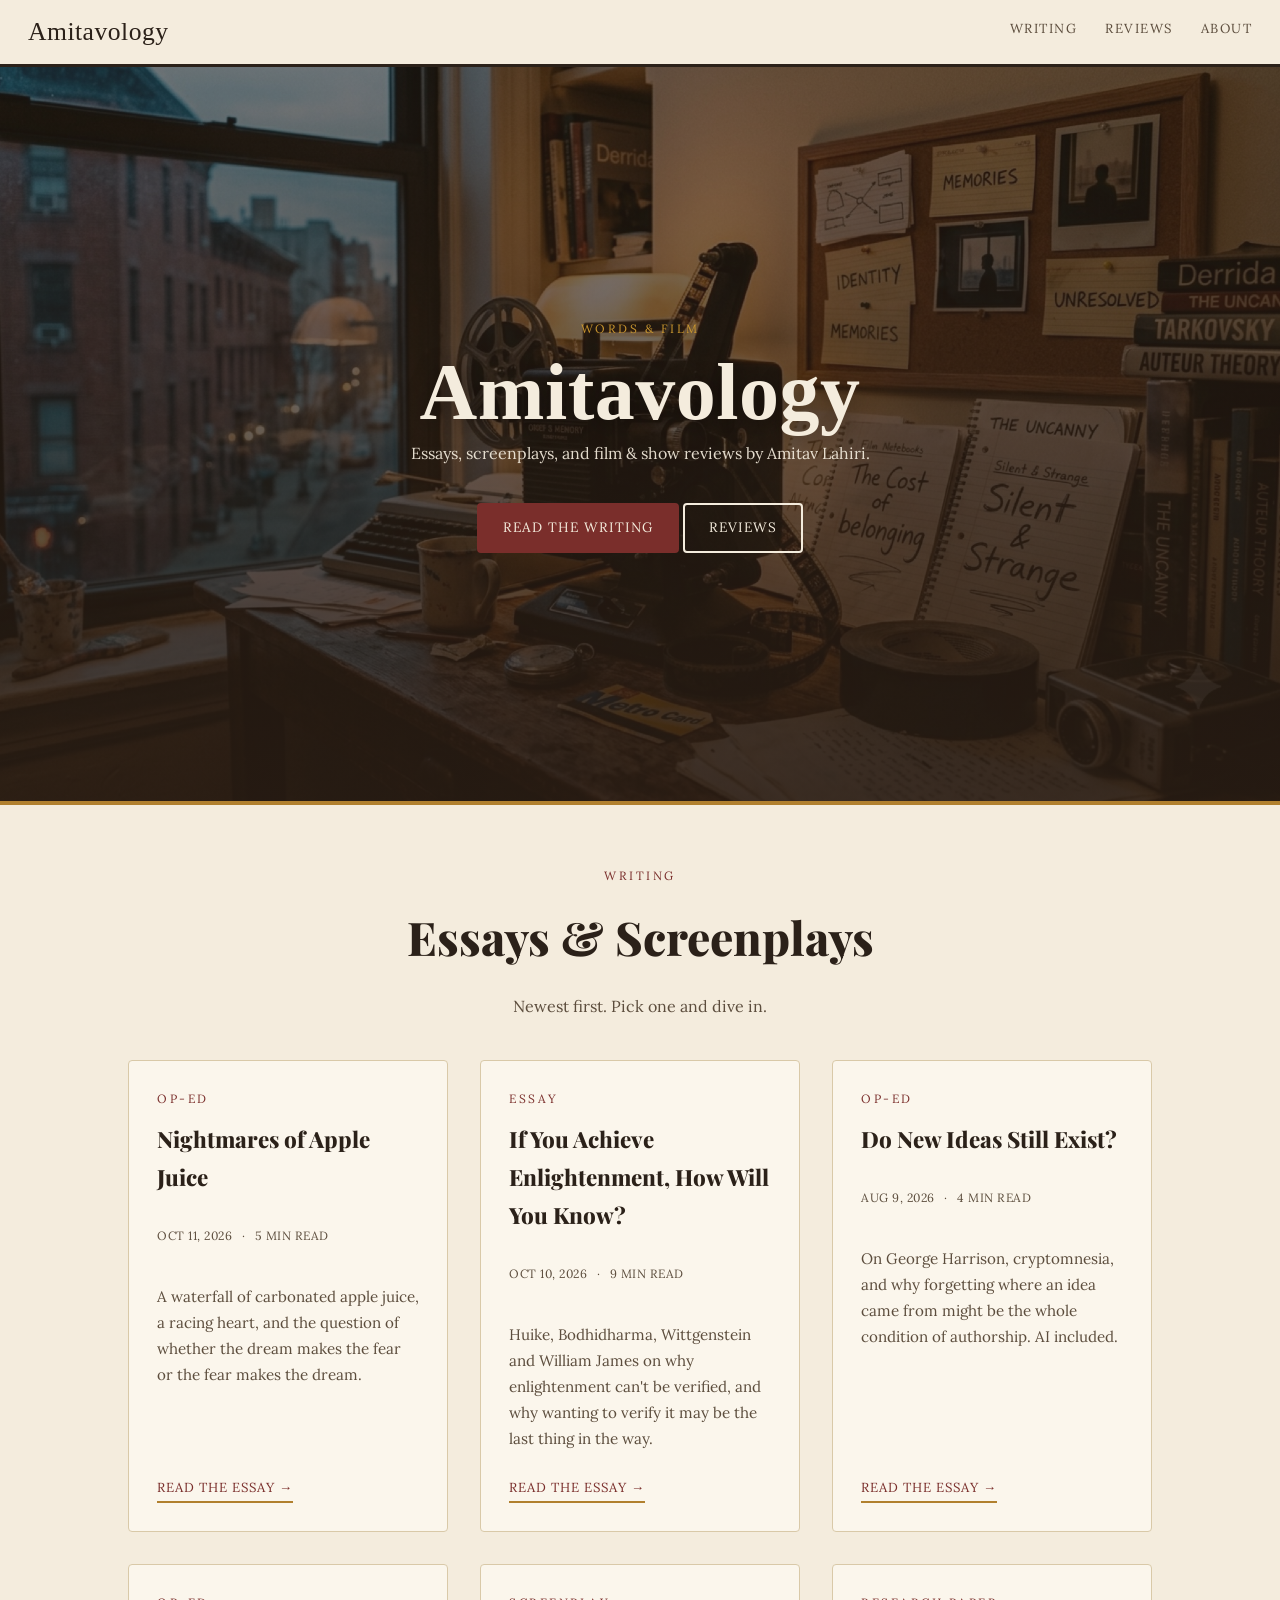
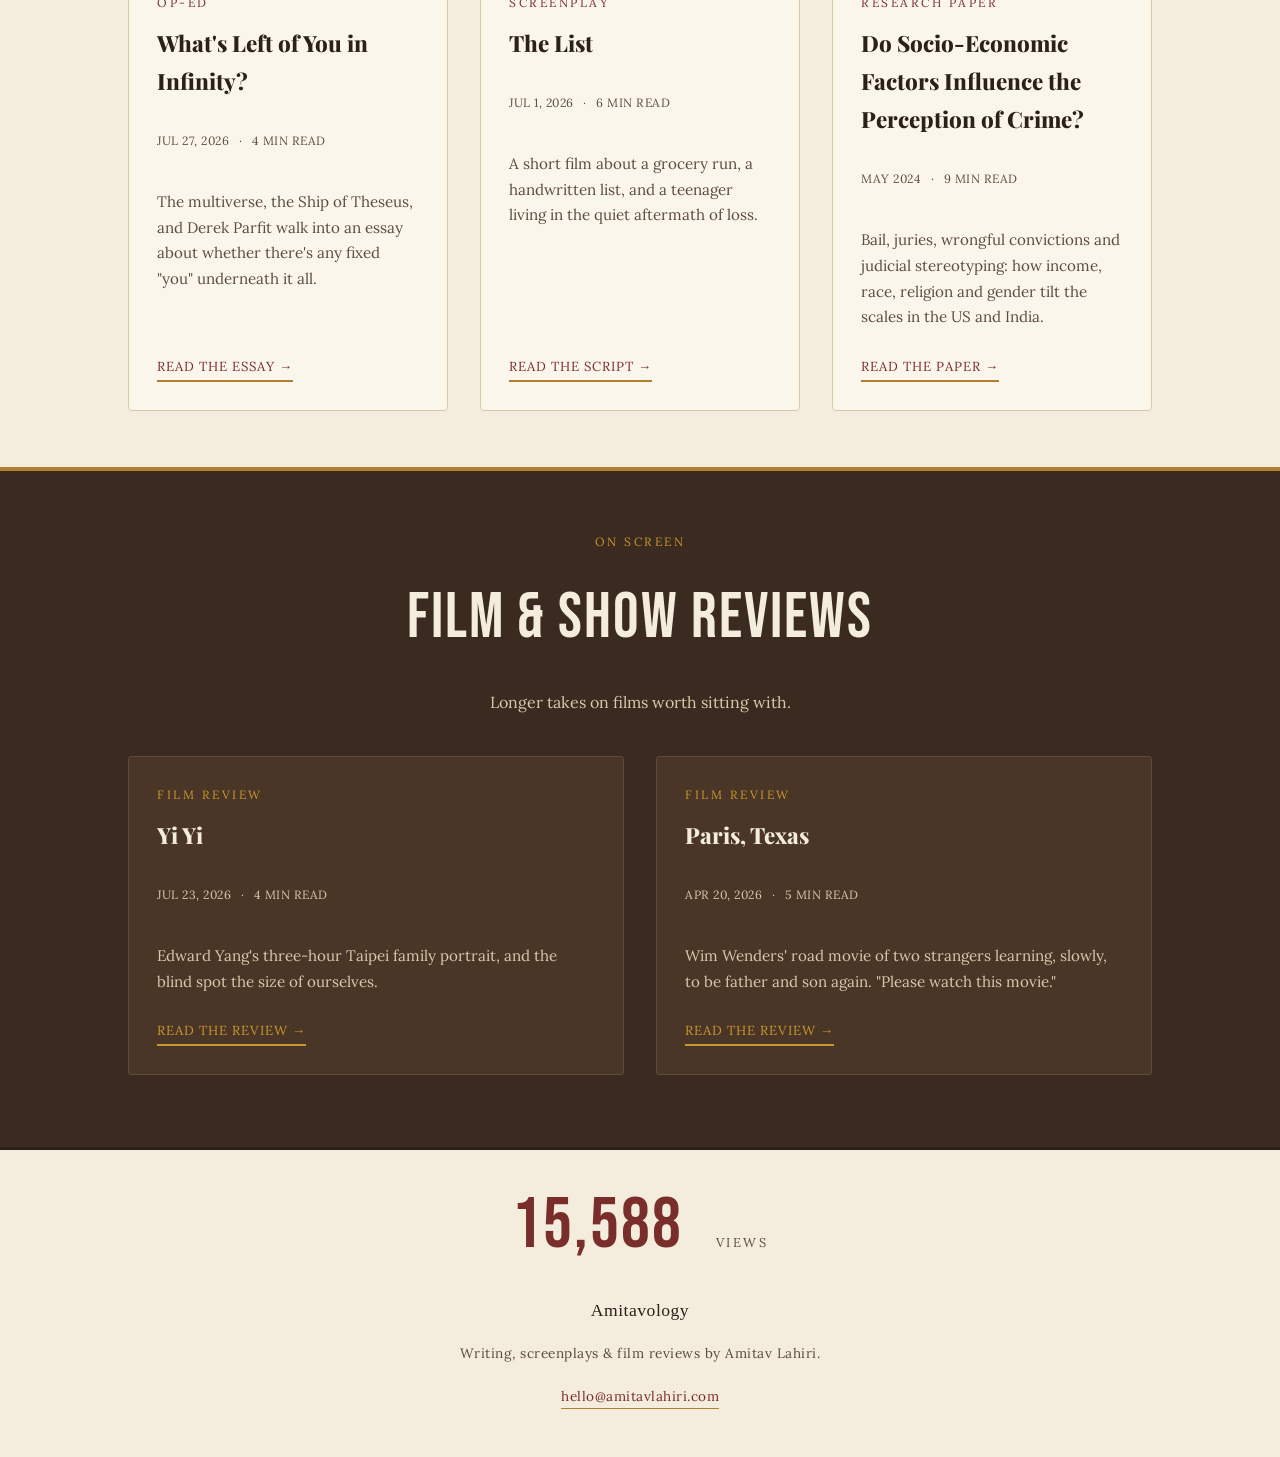
==== commit d95726ed: "Rebrand as Amitavology with card previews and per-piece pages Home page now shows the Amitavology he" ====
--- a/index.html
+++ b/index.html
@@ -3,7 +3,7 @@
 <head>
 <meta charset="UTF-8">
 <meta name="viewport" content="width=device-width, initial-scale=1.0">
-<title>Amitav Lahiri | Writing &amp; Film</title>
+<title>Amitavology | Writing &amp; Film by Amitav Lahiri</title>
 <meta name="description" content="Essays, screenplays, and film &amp; show reviews by Amitav Lahiri.">
 <link rel="preconnect" href="https://fonts.googleapis.com">
 <link rel="preconnect" href="https://fonts.gstatic.com" crossorigin>
@@ -13,9 +13,10 @@
 <body>
 
 <header class="site-header">
-  <a href="#top" class="wordmark">Amitav Lahiri</a>
+  <a href="#top" class="wordmark">Amitavology</a>
   <nav class="site-nav">
-    <a href="#blogs">Blogs</a>
+    <a href="#writing">Writing</a>
+    <a href="#reviews">Reviews</a>
     <a href="about.html">About</a>
   </nav>
 </header>
@@ -23,487 +24,144 @@
 <section id="top" class="hero-dramatic" style="background-image: url('assets/images/home/hero.jpg'); background-position: center 40%;">
   <div class="hero-dramatic-content">
     <span class="eyebrow">Words &amp; Film</span>
-    <h1 class="wordmark">Amitav Lahiri</h1>
-    <p class="tagline">ordinary moments, made strange</p>
-    <p class="intro">I write essays, screenplays, and film &amp; show reviews. Most of it circles back to the same things: grief, memory, and the surreal texture of everyday life.</p>
+    <h1 class="wordmark">Amitavology</h1>
+    <p class="intro">Essays, screenplays, and film &amp; show reviews by Amitav Lahiri.</p>
     <div class="cta-row">
-      <a href="#blogs" class="btn solid">Read the Blogs</a>
-      <a href="about.html" class="btn">About Me</a>
+      <a href="#writing" class="btn solid">Read the Writing</a>
+      <a href="#reviews" class="btn">Reviews</a>
     </div>
   </div>
 </section>
 
-<div id="blogs" class="chapter">
-  <span class="chapter-no">Part One</span>
-  <h2>Writing</h2>
-  <p>Two essays &amp; a screenplay</p>
-</div>
-
-<section id="cryptomnesia">
-<article class="article boxed">
-  <span class="eyebrow">Op-Ed</span>
-  <h1>Do New Ideas Still Exist?</h1>
-  <p class="byline">By Amitav Lahiri</p>
-  <p class="post-meta"><span>Aug 9, 2026</span><span class="dot">&middot;</span><span>4 min read</span><span class="dot">&middot;</span><span class="tag-pill">Op-Ed</span></p>
-
-  <p>In 1976, a court ruled George Harrison had stolen a song without knowing it. He had written "My Sweet Lord" certain it was his, but the melody seemed to belong to a hit from years before, a melody he had stopped thinking about for a long time. He wasn't lying. He had simply lost track of where it came from, and the moment he lost track, it began to feel like his own. This happens to you too, in smaller ways, all the time. A line for an essay that you had read years ago or an outfit you saw while scrolling reels may now be your own creation, and even the idea for this essay may originate from some video I saw when I was 15, but it's impossible to know for sure.</p>
-
-  <p>There is a word for this: Cryptomnesia, a memory that comes back without its label, so that remembering wears the costume of inventing. The source fades away, and the thought arrives feeling brand new. Think of a line you love, one you're sure is yours. Somewhere behind it is an origin: a documentary you half-watched, a paragraph you read once on a train, or a caption you scrolled past and forgot. One of them planted it. The note saying so is gone. So what is the real source if you can't tell the difference between what you invented and what you absorbed and forgot?</p>
-
-  <p>This is not a glitch you would want repaired. Imagine the opposite: every idea arriving stapled to its origin. This line is from the documentary; this one is something my uncle said; this is from a book I flicked through. You could never feel that anything was yours, and you could never use any of it freely. Forgetting is what cuts an idea loose from where it came from so it can be recombined and felt as your own. Borges saw the far end of it: there may be no clean first source at all, only one long text everyone keeps adding to and forgetting they did. The forgetting isn't actually the flaw in authorship. It is the condition for it.</p>
-
-  <p>I think this concept is especially relevant today because of the emergence of LLMs like Claude and ChatGPT. They work by processing millions of pieces of information, and then when prompted with a question they provide some sort of word-idea vomit. The charge against AI is that it only recombines what it was trained on and passes the results off as new. If it is true that all new ideas are simply old ones regurgitated after their sources have been forgotten, then this criticism against AI is also applicable to humans. We absorb books, films, conversations, and images while forgetting most of where they came from, and eventually something comes back out.</p>
-
-  <p>Obviously, this doesn't make a person and an LLM one and the same. ChatGPT does not suddenly remember something its grandmother said ten years ago and realize why it matters now. It does not become embarrassed by an old opinion or obsessed with one sentence for three weeks. But maybe AI forces a change in the definition of originality. If originality just means producing a combination of words or ideas that have never appeared in exactly that form, then a machine can probably be original, despite how bland its "originality" may be. That feels wrong, suggesting that originality must mean something more than just newness.</p>
-
-  <p>Maybe what matters is not where an idea came from, but why a particular person may have pulled these particular pieces together. Two people can read the same books, watch the same films, and hear the same conversations and still make vastly different things from them. The sources may not be original; even the combination may not even be completely original. But the selection of what survives, what gets forgotten, and what resurfaces is certainly original.</p>
-
-  <blockquote>Originality was never a possession or a pure idea no one else has touched. Instead, it is a feeling, and that feeling is created by loss.</blockquote>
-
-  <p>I couldn't show you the family tree of every idea in this essay. It is a messy amalgamation of the ones I invented, the ones I borrowed, and the ones I borrowed so long ago that they now feel invented.</p>
-
-  <p>I think new ideas do still exist, but we should stop expecting that they just come from nowhere.</p>
-</article>
-</section>
-<div class="piece-break"><span>&#10022;</span><p>Next: What's Left of You in Infinity?</p></div>
-<section id="multiverse">
-<article class="article boxed">
-  <span class="eyebrow">Op-Ed</span>
-  <h1>What's Left of You in Infinity?</h1>
-  <p class="byline">By Amitav Lahiri</p>
-  <p class="post-meta"><span>Jul 27, 2026</span><span class="dot">&middot;</span><span>4 min read</span><span class="dot">&middot;</span><span class="tag-pill">Op-Ed</span></p>
-
-  <p>If you have consumed any entertainment from the last 10 or so years, you have likely come across the multiverse theory. Simply, it is the idea that our universe is not alone; instead, it is accompanied by countless other universes (also known as parallel universes) that exist simultaneously, making up all our reality. If this interpretation of quantum mechanics is truly plausible, then somewhere in some reality there may be a version of me who is 7 feet tall. There is a version in which my name is spelled "Aamitav," not "Amitav." Another in which I was born in March instead of January, the 23rd, not the 22nd.</p>
-
-  <p>This portrayal of the theory is commonly seen in films and TV shows, where an alternate self may have a scar that the original does not, have purple hair, or work as a chef instead of a lawyer. A theory of infinite possibility, but does anything stay constant?</p>
-
-  <p>If every single facet of your existence is variable: the color of your eyes, the exact second you were born, the exact configuration of neurons that makes you flinch at loud noises, the precise genetic roll that determined your height, the spelling of your own name, then any specific trait you point to and call "essentially me" is just one outcome among trillions, no more privileged than the others. It's not that alternate-you has different features. It's that there may be no version of you that isn't equally arbitrary. Then what anchors YOU in reality?</p>
-
-  <p>Philosophers have been circling a similar question for a while: The Ship of Theseus. What happens if you replace every single plank in a ship one at a time? Is it still the same ship? Or a new one entirely. Derek Parfit pushed harder: he argued that there may be no deep fact of personal identity at all, no further truth beyond a chain of overlapping memories, intentions, and psychological continuity linking today's you to yesterday's. According to Parfit, "you" was never a fixed thing being carried through time. It was closer to a pattern, a relay race where what matters is the connections between stages, not some indivisible baton passed along. The multiverse just makes this harder to ignore, because it removes the one thing that made the pattern feel continuous in the first place: a single timeline. If there's no timeline, only branches, which branch's pattern gets to be the real one?</p>
-
-  <p>The variation doesn't stop at height or hair either. James Baldwin said it poignantly, in a 1970 documentary filmed in Paris:</p>
-
-  <blockquote>"What you've got to remember is what you are looking at is also you. Everyone you're looking at is also you. You could be that person. You could be that monster, you could be that cop. And you have to decide, in yourself, not to be."</blockquote>
-
-  <p>He wasn't talking about quantum branches, instead, he was talking about circumstance. He highlights how thin the boundaries are between who you became and who could have become, given a different childhood, a different uniform, a different room to sleep in. If circumstance can rearrange your height and your name across infinite versions of you, it can rearrange your convictions too. Somewhere in that same infinite set isn't just a taller you or a you with one more letter in your name. There's a you who made the worse call, who became the monster, who wore the badge and used it wrong.</p>
-
-  <p>So if nothing, not your face, not your name, not even the moral choices you're proudest of, holds constant across every possible version of the circumstance that made you, what's left to call a self at all?</p>
-
-  <p>The psychologist Dan McAdams describes identity as a "life story." Not a fact you discover but a narrative constantly being constructed, revised, and lived inside, stitching together a coherent self out of a past that was actually just a mess of accidents and reversals. You are not the same person you were 5 years ago. Nobody's life is coherent in the way their sense of self is. The coherence is manufactured, continuously, by the part of the mind whose job is to make you feel like one continuous person instead of a sequence of disconnected events happening to a body. That manufacturing doesn't change across branches. The content changes completely: different face, different name, different childhood, sometimes worse decisions at the worse moment. But the function is the same in every version. Something is still doing the work of turning what happened into a story it can live inside, and still doing the work of choosing, right now, not to be the monster.</p>
-
-  <p>This means there's no essential you hiding under the contingencies, waiting to be found once you strip away the name and the body and the choices. It was never a noun. But it's not nothing, either. It means the search for a fixed self was the wrong search from the start. The real constant was never a thing you had; it's a thing you keep doing, in every version, everywhere at once, in the only way any of it ever could happen: right now, in this branch, deciding.</p>
-</article>
-</section>
-<div class="piece-break"><span>&#10022;</span><p>Next: The List</p></div>
-<section id="the-list">
-<article class="article" style="padding-bottom: 0;">
-  <span class="eyebrow">Screenplay &middot; "Tab 7"</span>
-  <h1>The List</h1>
-  <p class="byline">By Amitav Lahiri</p>
-  <p class="post-meta"><span>Jul 1, 2026</span><span class="dot">&middot;</span><span>6 min read</span><span class="dot">&middot;</span><span class="tag-pill">Short Film</span></p>
-</article>
-
-<div class="lookbook">
-
-  <div class="lookbook-band">
-    <div class="lookbook-content">
-      <span class="lookbook-brand">TAB 7</span>
-      <span class="kicker">THE STORY &middot; (IN DEVELOPMENT)</span>
-      <h3>THE LIST</h3>
-      <p>A melancholic short film about a simple grocery run that slowly reveals a teenager living in the aftermath of loss. A handwritten shopping list becomes a relic, a lingering connection to Eli's mother, in a supermarket that feels detached from reality, caught between everyday life and mourning.</p>
-    </div>
+<section id="writing" class="section">
+  <div class="section-head">
+    <span class="eyebrow">Writing</span>
+    <h2>Essays &amp; Screenplays</h2>
+    <p>Newest first. Pick one and dive in.</p>
   </div>
 
-  <div class="lookbook-band">
-    <div class="lookbook-content">
-      <span class="kicker">CHARACTER</span>
-      <h3>ELI, 16</h3>
-      <p>Dishevelled, tense, running an ordinary errand that keeps turning strange. Carries a list that isn't quite his handwriting, and holds onto it like it's the last thing tethering him to someone he's lost.</p>
-    </div>
+  <div class="card-grid">
+
+    <article class="card">
+      <span class="eyebrow">Op-Ed</span>
+      <h3><a href="writing/nightmares-of-apple-juice.html">Nightmares of Apple Juice</a></h3>
+      <p class="card-meta"><time datetime="2026-10-11">Oct 11, 2026</time><span>&middot;</span><span>5 min read</span></p>
+      <p class="excerpt">A waterfall of carbonated apple juice, a racing heart, and the question of whether the dream makes the fear or the fear makes the dream.</p>
+      <a href="writing/nightmares-of-apple-juice.html" class="read-more">Read the essay &rarr;</a>
+    </article>
+
+    <article class="card">
+      <span class="eyebrow">Essay</span>
+      <h3><a href="writing/enlightenment.html">If You Achieve Enlightenment, How Will You Know?</a></h3>
+      <p class="card-meta"><time datetime="2026-10-10">Oct 10, 2026</time><span>&middot;</span><span>9 min read</span></p>
+      <p class="excerpt">Huike, Bodhidharma, Wittgenstein and William James on why enlightenment can't be verified, and why wanting to verify it may be the last thing in the way.</p>
+      <a href="writing/enlightenment.html" class="read-more">Read the essay &rarr;</a>
+    </article>
+
+    <article class="card">
+      <span class="eyebrow">Op-Ed</span>
+      <h3><a href="writing/cryptomnesia.html">Do New Ideas Still Exist?</a></h3>
+      <p class="card-meta"><time datetime="2026-08-09">Aug 9, 2026</time><span>&middot;</span><span>4 min read</span></p>
+      <p class="excerpt">On George Harrison, cryptomnesia, and why forgetting where an idea came from might be the whole condition of authorship. AI included.</p>
+      <a href="writing/cryptomnesia.html" class="read-more">Read the essay &rarr;</a>
+    </article>
+
+    <article class="card">
+      <span class="eyebrow">Op-Ed</span>
+      <h3><a href="writing/multiverse.html">What's Left of You in Infinity?</a></h3>
+      <p class="card-meta"><time datetime="2026-07-27">Jul 27, 2026</time><span>&middot;</span><span>4 min read</span></p>
+      <p class="excerpt">The multiverse, the Ship of Theseus, and Derek Parfit walk into an essay about whether there's any fixed "you" underneath it all.</p>
+      <a href="writing/multiverse.html" class="read-more">Read the essay &rarr;</a>
+    </article>
+
+    <article class="card">
+      <span class="eyebrow">Screenplay</span>
+      <h3><a href="writing/the-list.html">The List</a></h3>
+      <p class="card-meta"><time datetime="2026-07-01">Jul 1, 2026</time><span>&middot;</span><span>6 min read</span></p>
+      <p class="excerpt">A short film about a grocery run, a handwritten list, and a teenager living in the quiet aftermath of loss.</p>
+      <a href="writing/the-list.html" class="read-more">Read the script &rarr;</a>
+    </article>
+
+    <article class="card">
+      <span class="eyebrow">Research Paper</span>
+      <h3><a href="writing/crime-and-justice.html">Do Socio-Economic Factors Influence the Perception of Crime?</a></h3>
+      <p class="card-meta"><time datetime="2024-05">May 2024</time><span>&middot;</span><span>9 min read</span></p>
+      <p class="excerpt">Bail, juries, wrongful convictions and judicial stereotyping: how income, race, religion and gender tilt the scales in the US and India.</p>
+      <a href="writing/crime-and-justice.html" class="read-more">Read the paper &rarr;</a>
+    </article>
+
+  </div>
+</section>
+
+<section id="reviews" class="cinema">
+<div class="section">
+  <div class="section-head">
+    <span class="eyebrow">On Screen</span>
+    <h2>Film &amp; Show Reviews</h2>
+    <p>Longer takes on films worth sitting with.</p>
   </div>
 
-  <div class="lookbook-band">
-    <div class="lookbook-content">
-      <span class="kicker">2ND CHARACTER</span>
-      <h3>THE WOMAN</h3>
-      <p>A familiar face in the produce aisle, always inspecting fruit with the same unwavering attention. Softens for a moment when she recognizes Eli, and asks the one question he isn't ready for.</p>
-    </div>
-  </div>
+  <div class="card-grid">
 
-  <div class="lookbook-band">
-    <div class="lookbook-content">
-      <span class="kicker">3RD CHARACTER</span>
-      <h3>THE MAN</h3>
-      <p>Scruffy, unhurried, strangely at home in the dairy aisle. Tastes milk like a sommelier and talks about staring into gaps until you learn something about yourself. Harmless. Unnerving anyway.</p>
-    </div>
-  </div>
+    <article class="card">
+      <span class="eyebrow">Film Review</span>
+      <h3><a href="reviews/yi-yi.html">Yi Yi</a></h3>
+      <p class="card-meta"><time datetime="2026-07-23">Jul 23, 2026</time><span>&middot;</span><span>4 min read</span></p>
+      <p class="excerpt">Edward Yang's three-hour Taipei family portrait, and the blind spot the size of ourselves.</p>
+      <a href="reviews/yi-yi.html" class="read-more">Read the review &rarr;</a>
+    </article>
 
-  <div class="lookbook-band">
-    <div class="lookbook-content">
-      <span class="kicker">4TH CHARACTER</span>
-      <h3>THE LITTLE KID</h3>
-      <p>Six years old, holding a plastic dinosaur, seeing more than a child his age should. Knows about the list, and about her, in a way Eli can't explain and can't shake.</p>
-    </div>
-  </div>
+    <article class="card">
+      <span class="eyebrow">Film Review</span>
+      <h3><a href="reviews/paris-texas.html">Paris, Texas</a></h3>
+      <p class="card-meta"><time datetime="2026-04-20">Apr 20, 2026</time><span>&middot;</span><span>5 min read</span></p>
+      <p class="excerpt">Wim Wenders' road movie of two strangers learning, slowly, to be father and son again. "Please watch this movie."</p>
+      <a href="reviews/paris-texas.html" class="read-more">Read the review &rarr;</a>
+    </article>
 
-  <div class="lookbook-band">
-    <div class="lookbook-content">
-      <span class="kicker">5TH CHARACTER</span>
-      <h3>THE CASHIER</h3>
-      <p>Polite, tired, scanning without looking up. Asks Eli the question he's been avoiding all night, twice, without meaning to, and answers it for him before he can.</p>
-    </div>
-  </div>
-
-  <div class="lookbook-band">
-    <div class="lookbook-content">
-      <span class="kicker">THE SETTING</span>
-      <h3>THE SUPERMARKET</h3>
-      <p>Fluorescent, too bright, too symmetrical. A space caught between everyday life and mourning, where every face Eli passes seems to carry an unsettling awareness of the emptiness he's hiding inside.</p>
-    </div>
-  </div>
-
-</div>
-
-<div class="section" style="padding-top: 0;">
-  <div class="script-frame" style="max-width: var(--max); margin-left: auto; margin-right: auto;">
-    <div class="script-page">
-
-      <div class="script-title-block">
-        <span class="slugline-deco">FADE IN:</span>
-      </div>
-
-      <div class="scene">
-        <p class="scene-heading"><span>EXT. SUPERMARKET PARKING LOT - NIGHT</span><span class="scene-no">1.</span></p>
-        <p class="action">A nearly empty lot. Incandescent lights flicker in a slow, uneven rhythm. The air is cold enough that Eli's breath ghosts up in thin tendrils.</p>
-        <p class="action">ELI (16, dishevelled, tense) stands at the edge of the lot, hands in his pockets, staring at the neon supermarket sign.</p>
-        <p class="action">A cheap plastic cart rattles across the pavement in the wind before veering off. Eli steps aside. Eyes dull but observant.</p>
-        <p class="action">A distant Muzak version of a pop song leaks faintly from the store's outdoor speakers, tinny, too slow, warped around the edges.</p>
-        <p class="action">Eli pulls a folded shopping list from his pocket. He unfolds it carefully.</p>
-        <ul style="max-width: 280px; margin: 0 auto 0.9rem; list-style: none; padding: 0.9rem 1.1rem; background: var(--cream-2); border-radius: var(--radius); font-size: 0.9rem;">
-          <li>Cereal (healthy)</li>
-          <li>Oranges</li>
-          <li>Milk</li>
-          <li>Ice cream (the right one!)</li>
-        </ul>
-        <p class="action">He studies the handwriting. Something about it feels familiar.</p>
-        <p class="action">Eli stares at it, tracing the edges and curves of each letter with his eyes. He tucks the list away preciously.</p>
-        <p class="action">As he steps toward the entrance, the automatic doors fly open, too early. Eli flinches. He waits, unsure if he triggered it. The doors remain open, humming softly. Finally, he walks in.</p>
-      </div>
-
-      <div class="scene">
-        <p class="scene-heading"><span>INT. SUPERMARKET - PRODUCE AISLE - NIGHT</span><span class="scene-no">2.</span></p>
-        <p class="action">Bright fluorescent light washes out the color of everything. Eli pauses near the entrance, blinking.</p>
-        <p class="action">He notices: carts nested in perfect rows, a crooked SALE banner, a faint synthetic-cleaner smell, customers moving a beat too slowly.</p>
-        <p class="action">He grabs a small basket and tests its weight absently.</p>
-        <p class="action">Soft spray mist hisses over the vast array of produce: melons, apples, oranges, bananas, pomegranates, each accompanied by a plastic sticker to "guarantee" freshness. The fruits are arranged too perfectly. An unnatural symmetry.</p>
-        <p class="action">At the very edge of the display, one pomegranate sits ruptured: skin split open, bleeding dark red juice onto the shiny white floors, like a quiet, sticky wound interrupting the order.</p>
-        <p class="action">A WOMAN (40s, composed and meticulous) stands in front of the apples, sorting them with intense, almost ritualistic focus. She picks one up and lifts it toward the light the way a jeweller inspects a diamond for imperfections, then sets it down.</p>
-        <p class="action">Eli recognizes her, someone he's seen here before, always in this aisle, always inspecting fruit with the same unwavering attention.</p>
-        <p class="action">Eli approaches cautiously, looking for oranges. He picks one up.</p>
-        <p class="character">WOMAN</p>
-        <p class="dialogue">They hide the bruises at the bottom.</p>
-        <p class="action">Eli slowly looks over.</p>
-        <p class="character">ELI</p>
-        <p class="parenthetical">(soft, unsure)</p>
-        <p class="dialogue">Sorry... were you talking to me?</p>
-        <p class="character">WOMAN</p>
-        <p class="dialogue">That's where they put them. Below everything else. People don't like to see damage up front.</p>
-        <p class="action">Eli nods politely.</p>
-        <p class="character">ELI</p>
-        <p class="dialogue">Yeah... that's how they get you.</p>
-        <p class="action">He checks under the oranges. Nothing unusual.</p>
-        <p class="character">WOMAN</p>
-        <p class="dialogue">You ought to pick carefully...</p>
-        <p class="action">For the first time, she turns her head toward him. Her expression softens, as though recognizing him after a long time.</p>
-        <p class="character">WOMAN</p>
-        <p class="dialogue">Not with your mother today?</p>
-        <p class="action">Eli stiffens, shrinking into himself.</p>
-        <p class="character">ELI</p>
-        <p class="parenthetical">(stuttering)</p>
-        <p class="dialogue">Uh... no. She's... not in town.</p>
-        <p class="action">They exchange faint, polite smiles, mismatched, uneasy. Eli hurriedly reaches back and places two oranges in his basket.</p>
-      </div>
-
-      <div class="scene">
-        <p class="scene-heading"><span>CEREAL AISLE</span><span class="scene-no">3.</span></p>
-        <p class="action">Rows of cereal boxes beam with bright colors and oversized mascots.</p>
-        <p class="action">Eli stands between the shelves, holding the shopping list. He reaches for FIBREWISE BRAN, hesitates, sets it back. Reaches for SUGAR BOMBS, hesitates, sets it back.</p>
-        <p class="action">A pendulum. Bran. Sugar. Bran. Sugar.</p>
-        <p class="action">Blank paralysis.</p>
-        <p class="action">A TEEN BOY (17, impatient, casual) pushes his cart behind Eli.</p>
-        <p class="character">TEEN BOY</p>
-        <p class="dialogue">Dude. Pick one.</p>
-        <p class="action">Eli startles.</p>
-        <p class="character">ELI</p>
-        <p class="dialogue">Sorry. I'm... yeah. Sorry.</p>
-        <p class="action">The boy grabs SUGAR BOMBS without slowing.</p>
-        <p class="character">TEEN BOY (O.S.)</p>
-        <p class="dialogue">It's literally just cereal.</p>
-        <p class="action">Eli lets out a tiny huff that might be almost a laugh, or a wince. Hard to tell. He reaches again for the bran but accidentally knocks a box sideways. It leans forward, slightly crushed at the corner. Eli stares for a beat. He's out of it. Doesn't react. He knows he must take the bran, and that's what he does. Moving on.</p>
-      </div>
-
-      <div class="scene">
-        <p class="scene-heading"><span>MAIN AISLE</span><span class="scene-no">4.</span></p>
-        <p class="action">A cart rolls across an intersection in front of him with no visible owner. Eli waits for it to pass.</p>
-        <p class="action">The store feels longer than it should. The walls feel taller than they should.</p>
-        <p class="character">PA SYSTEM (V.O.)</p>
-        <p class="parenthetical">(distorted)</p>
-        <p class="dialogue">Attention, shoppers: the store will be closing soon.</p>
-        <p class="action">Eli looks up. Blinks once. Walks on.</p>
-      </div>
-
-      <div class="scene">
-        <p class="scene-heading"><span>DAIRY AISLE</span><span class="scene-no">5.</span></p>
-        <p class="action">Rows of refrigerators hum softly. Cold air seeps out from the vents. Milk cartons line the shelves neatly.</p>
-        <p class="action">A MAN (30s, scruffy, cracked glasses, missing teeth) stands motionless, staring at the milk section.</p>
-        <p class="action">Without turning:</p>
-        <p class="character">MAN</p>
-        <p class="dialogue">You ever look through the gaps?</p>
-        <p class="action">His voice has a faint squeal to it, pinched and breathy at the same time. Eli freezes mid-reach.</p>
-        <p class="character">ELI</p>
-        <p class="dialogue">...What gaps?</p>
-        <p class="action">The man slowly traces a finger between the cartons.</p>
-        <p class="character">MAN</p>
-        <p class="dialogue">These little gaps between the gallons.</p>
-        <p class="parenthetical">(leans in, eyes against the glass)</p>
-        <p class="dialogue">Sometimes you can see straight through to the back.</p>
-        <p class="action">He squints, waiting for something inside the fridge to move.</p>
-        <p class="action">Eli tries to be polite.</p>
-        <p class="character">ELI</p>
-        <p class="dialogue">I... don't really...</p>
-        <p class="character">MAN</p>
-        <p class="dialogue">Ahh, man. I could just stand here all day...</p>
-        <p class="parenthetical">(beat)</p>
-        <p class="dialogue">couldn't you?</p>
-        <p class="character">ELI</p>
-        <p class="dialogue">Yeah... only got time for milk today...</p>
-        <p class="character">MAN</p>
-        <p class="dialogue">Oh, then why didn't ya say so?</p>
-        <p class="action">The man glides his fingertips across carton tops like he's reading Braille. Like a professional milk sommelier. He picks one. Unscrews the cap. Sniffs. Takes a sip. The man swishes the milk in his mouth as if he is tasting fine wine.</p>
-        <p class="character">MAN</p>
-        <p class="dialogue">Hm. Almost.</p>
-        <p class="action">He returns it to the shelf and repeats the tasting routine, more slowly, eyes closed, feeling for something unseen.</p>
-        <p class="character">MAN</p>
-        <p class="parenthetical">(shaking his head)</p>
-        <p class="dialogue">No... no, no. Not that one.</p>
-        <p class="action">He puts it back. Eli stands stunned but tries not to show it. The man taps one particular carton gently, tries it, and giggles.</p>
-        <p class="character">MAN</p>
-        <p class="dialogue">Ahh, Perfecto!</p>
-        <p class="action">He lifts it proudly for Eli, his mustache dripping with milk.</p>
-        <p class="action">Eli recoils.</p>
-        <p class="character">ELI</p>
-        <p class="dialogue">Uhh... I think I'm gonna pass on that one. That... brand isn't my thing.</p>
-        <p class="character">MAN</p>
-        <p class="dialogue">Ya sure, man?</p>
-        <p class="character">ELI</p>
-        <p class="dialogue">Yeah. Definitely.</p>
-        <p class="action">The man gently returns the carton, then resumes staring into the gaps. Silence.</p>
-        <p class="character">MAN</p>
-        <p class="dialogue">You know... you learn a lot by staring at something long enough. Mostly about yourself.</p>
-        <p class="action">Eli, unsure of what to say, slips past him, grabs a carton from the opposite end, and moves on.</p>
-      </div>
-
-      <div class="scene">
-        <p class="scene-heading"><span>DESSERTS AISLE</span><span class="scene-no">6.</span></p>
-        <p class="action">Warm lighting. Shelves packed with cakes, pies, puddings.</p>
-        <p class="action">A LITTLE KID (6, solemn, quiet and unnerving) stands in front of the ice-cream freezer holding a plastic dinosaur.</p>
-        <p class="action">Eli approaches. The kid doesn't move. Eli reaches for a random tub.</p>
-        <p class="character">LITTLE KID</p>
-        <p class="parenthetical">(quietly, without turning)</p>
-        <p class="dialogue">Isn't that the wrong one?</p>
-        <p class="action">Eli freezes.</p>
-        <p class="character">ELI</p>
-        <p class="dialogue">Uh... what?</p>
-        <p class="character">LITTLE KID</p>
-        <p class="dialogue">You're looking for the wrong one.</p>
-        <p class="character">ELI</p>
-        <p class="parenthetical">(confused)</p>
-        <p class="dialogue">I'm looking for ice cream.</p>
-        <p class="action">The kid wipes a circle through the fogged freezer glass. Rows of tubs sit perfectly aligned inside. He points at one.</p>
-        <p class="character">LITTLE KID</p>
-        <p class="dialogue">Wasn't that her favorite?</p>
-        <p class="action">Eli freezes. Silence. The hum of the freezers drops out, then returns, louder.</p>
-        <p class="character">ELI</p>
-        <p class="dialogue">Her?</p>
-        <p class="action">A beat.</p>
-        <p class="character">ELI</p>
-        <p class="dialogue">...Do I know you?</p>
-        <p class="action">The child turns toward him. Blank. Serious.</p>
-        <p class="character">LITTLE KID</p>
-        <p class="dialogue">She told you to buy the right one... didn't she?</p>
-        <p class="action">Eli pulls back.</p>
-        <p class="character">LITTLE KID</p>
-        <p class="dialogue">Did you not read the list?!</p>
-        <p class="character">ELI</p>
-        <p class="dialogue">I... don't... know?</p>
-        <p class="character">LITTLE KID</p>
-        <p class="dialogue">You're forgetting again, Eli!</p>
-        <p class="character">ELI</p>
-        <p class="dialogue">Wait... who are y-</p>
-        <p class="action">The kid taps the freezer door with the dinosaur, a soft plastic thud, then walks off, disappearing around a corner too fast to track.</p>
-        <p class="action">Eli stands alone, shaken, holding the right ice cream. He slowly places it into his basket.</p>
-      </div>
-
-      <div class="scene">
-        <p class="scene-heading"><span>CHECKOUT COUNTER</span><span class="scene-no">7.</span></p>
-        <p class="action">The store feels emptier, tighter.</p>
-        <p class="action">Eli places his items on the belt:</p>
-        <ul style="max-width: 240px; margin: 0 auto 0.9rem; list-style: none; padding: 0.9rem 1.1rem; background: var(--cream-2); border-radius: var(--radius); font-size: 0.9rem;">
-          <li>Oranges</li>
-          <li>Bran cereal</li>
-          <li>Milk</li>
-          <li>Her ice cream</li>
-        </ul>
-        <p class="action">The CASHIER (20s, polite, tired) scans without looking up.</p>
-        <p class="action">A beat.</p>
-        <p class="character">CASHIER</p>
-        <p class="parenthetical">(not looking directly)</p>
-        <p class="dialogue">Did you find who you're looking for?</p>
-        <p class="action">Eli's breath catches.</p>
-        <p class="character">ELI</p>
-        <p class="dialogue">What??</p>
-        <p class="action">The cashier glances up, confused by his reaction.</p>
-        <p class="character">CASHIER</p>
-        <p class="parenthetical">(smiling politely)</p>
-        <p class="dialogue">Did you find what you're looking for?</p>
-        <p class="action">Eli swallows.</p>
-        <p class="character">ELI</p>
-        <p class="dialogue">I...</p>
-        <p class="parenthetical">(tries again)</p>
-        <p class="dialogue">I don't know.</p>
-        <p class="action">She hands him the bag gently.</p>
-        <p class="character">CASHIER</p>
-        <p class="dialogue">You will.</p>
-        <p class="action">The register beeps. Transaction approved.</p>
-        <p class="action">Eli takes the bag slowly, almost reverently.</p>
-        <p class="character">ELI</p>
-        <p class="parenthetical">(thin, cracking)</p>
-        <p class="dialogue">Thanks.</p>
-        <p class="action">He walks toward the exit.</p>
-      </div>
-
-      <div class="scene">
-        <p class="scene-heading"><span>EXT. SUPERMARKET PARKING LOT - NIGHT</span><span class="scene-no">8.</span></p>
-        <p class="action">The automatic doors shut behind him. Cold air settles over the lot, sharper now, the silence almost tender.</p>
-        <p class="action">Eli adjusts the grocery bag, hesitates, then slips a hand into his pocket and pulls out the grocery list.</p>
-        <p class="action">He unfolds it slowly, checking the items one by one, not because he doubts the groceries, but because he needs to see the words again. To make sure they're still there.</p>
-        <p class="action">He notices a tiny rip along the crease. He feels his heart drop.</p>
-        <p class="action">Eli tries to smooth it out with his thumb, careful, almost delicate, as if fixing the paper might hold something else together: his last memory of her. The tear resists, but he keeps trying, eyes glossing over with something he won't quite let surface.</p>
-        <p class="action">After a moment, he folds the list back along the worn lines and tucks it close to his chest, then into his pocket.</p>
-        <p class="action">He exhales, a quiet, uneven breath, wipes his eyes, gathers the bag, and walks off into the night.</p>
-      </div>
-
-      <p class="transition">FADE OUT.</p>
-
-    </div>
   </div>
 </div>
 </section>
-<div id="reviews" class="chapter dark">
-  <span class="chapter-no">Part Two</span>
-  <h2>Reviews</h2>
-  <p>Films worth sitting with</p>
-</div>
-<section id="yi-yi" class="cinema">
-<div class="review-hero" style="background-image: url('assets/images/yi-yi/image1.png');">
-  <div class="review-hero-content">
-    <span class="film-tag">FILM REVIEW</span>
-    <h1>Yi Yi</h1>
-    <div class="review-meta-row">
-      <span>Jul 23, 2026</span>
-      <span class="divider">&bull;</span>
-      <span>3 min read</span>
-    </div>
-  </div>
-</div>
-
-<div class="review-infocard" style="grid-template-columns: 1fr auto;">
-  <div>
-    <p style="margin: 0 0 0.4rem; color: var(--noir-text-soft); font-size: 0.85rem;">Dir. Edward Yang &nbsp;&bull;&nbsp; 2000 &nbsp;&bull;&nbsp; Cast: Wu Nien-Jen, Elaine Jin, Jonathan Chang</p>
-    <div class="genre-pills">
-      <span>Drama</span>
-      <span>Taiwan</span>
-    </div>
-  </div>
-  <div class="verdict-ribbon">QUIET<br>EPIC</div>
-</div>
-
-<div class="review-body">
-  <p>Edward Yang's <em>Yi Yi</em> opens with a wedding and ends with a funeral, and in between contains what feels like an entire human life, perhaps even several. It is a three-hour Taiwanese film about a middle-class family in Taipei navigating ordinary crises: a failing marriage, a first love, a grandmother who won't wake up, a man rediscovering something he lost decades ago. Nothing in it is extraordinary. That is precisely what makes this film so special. Yang is not interested in the dramatic exception; he is interested in the texture of days, in the way life accumulates quietly around people until they look up one morning and find themselves somewhere they never quite decided to go.</p>
-
-  <p>The family at the center is the Jians. NJ, the father, is a soft-spoken engineer at a struggling technology company, a man who drifts through his life with the careful politeness of someone who has learned not to want too much. His wife Min-Min, after her mother slips into a coma, suffers a quiet breakdown. As the film goes by, or as life does, rather, she finds herself having nothing to say to her mother. She slowly realizes she is simply repeating herself, looking for something new to say. Noticing this, she retreats to a mountain monastery to find something she cannot name. Their teenage daughter Ting-Ting falls into her first love quietly and sideways: she becomes close friends with her neighbour Lili, and finds herself slowly drawn to Lili's boyfriend, Fatty. It is a romance that arrives wrapped in the particular guilt of adolescence, where the heart seems almost deliberately to choose the most complicated possible direction. Yang never melodramatizes this; he simply watches it unfold, the way these things happen, gradually, guiltily, and without clean resolution. And there is Yang-Yang, the youngest, eight years old, who walks through the film with a disposable camera, photographing the back of people's heads. When asked why, near the end of the movie, he explains, with the unnerving clarity children sometimes possess, that people can only see what is in front of them. He wants to illuminate the part they're missing.</p>
-
-  <blockquote>That image, a child photographing the unseen half of the world, is as precise a statement of a film's purpose as any director has ever offered.</blockquote>
-
-  <p><em>Yi Yi</em> is built around the idea that we are all moving through our lives with a blind spot the size of ourselves. We cannot see how we appear to the people we love. We cannot know what we look like from the outside, in the middle of our own stories. We narrate ourselves constantly and still get it wrong.</p>
-
-  <p>Yang shoots Taipei in a quietly observational, naturalistic, and deeply patient cinematography style, characterized by long takes, wide tableau frames, and extensive use of reflections. He shows us the world exactly the way it looks. Similar to Wong Kar-wai's films, this movie leaves me nostalgic for a place I have never been to, in a time when I wasn't even born yet.</p>
-
-  <p>There is a sequence midway through where NJ travels to Tokyo on a business trip and reconnects with Sherry, a woman he loved thirty years ago and gave up. What follows is not quite a successful affair. It is something more melancholic and more honest than that. It is two people sitting across from each other in restaurants and hotel lobbies, speaking carefully about what happened and what didn't, discovering that roads not taken have their own haunting quality.</p>
-</div>
-</section>
-<div class="piece-break dark"><span>&#10022;</span><p>Next: Paris, Texas</p></div>
-<section id="paris-texas" class="cinema">
-<div class="review-hero" style="background-image: url('assets/images/paris-texas/image3.png');">
-  <div class="review-hero-content">
-    <span class="film-tag">FILM REVIEW</span>
-    <h1>Paris, Texas</h1>
-    <div class="review-meta-row">
-      <span>Apr 20, 2026</span>
-      <span class="divider">&bull;</span>
-      <span>5 min read</span>
-    </div>
-  </div>
-</div>
-
-<div class="review-infocard">
-  <img class="review-poster" src="assets/images/paris-texas/image1.png" alt="Still from Paris, Texas: Travis at the peep show parlor mirror">
-  <div>
-    <p style="margin: 0 0 0.4rem; color: var(--noir-text-soft); font-size: 0.85rem;">Dir. Wim Wenders &nbsp;&bull;&nbsp; 1984 &nbsp;&bull;&nbsp; Cast: Harry Dean Stanton, Nastassja Kinski, Dean Stockwell</p>
-    <div class="genre-pills">
-      <span>Drama</span>
-      <span>Road Movie</span>
-    </div>
-  </div>
-  <div class="verdict-ribbon">MUST<br>WATCH</div>
-</div>
-
-<div class="review-body">
-  <p>This past weekend I got to see a screening of Wim Wenders' film <em>Paris, Texas</em>. It has been on my mind ever since Travis drove into the sunset.</p>
-
-  <p>There is a shot, early in the film, where the main character Travis Henderson, gaunt, sunburned, mute, walks across the searing Mojave Desert in a red baseball cap, as if he has simply decided to walk until the earth beneath his feet runs out. We don't really know where he came from or where he's going, and neither, it seems, does he. That image, spare and enormous, sets the terms of everything that follows: this is a film about people who have gotten so lost inside themselves that they've forgotten how to exist near anyone else.</p>
-
-  <p>The film is, on its surface, a road movie and family reunion story. Travis is found by his brother Walt, brought back into civilization, and slowly reintroduced to his young son Hunter, or "Untuh" as Walt's wife Anne may say. Against the backdrop of a thriving Los Angeles where Walt runs his billboard business, Travis engages in a gentle, awkward reconciliation with his son, who has been living with Walt and Anne since Travis disappeared four years ago. The reunion between Travis and Hunter is not warm in any conventional sense. It is like two humans encountering each other for the first time, each arriving with no prior knowledge that another person like this existed in the world. Slowly, they learn to be in the same room, to communicate, and what I felt most poignantly, to walk on the same side of the road together. As their paternal bond begins to thrive again, there seems to be a piece missing: Jane.</p>
-
-  <p>The gentle reconciliation eventually becomes something more urgent: a road trip south, a father and son who are still mostly strangers to one another, pointed toward Texas in search of Hunter's mother, who has been absent even longer than Travis has.</p>
-
-  <p>Wenders and cinematographer Robby Müller shoot the American Southwest with a kind of reverent alienation. The rich vistas of endless highways, standalone roadside motels, billboards, and heat shimmering off blacktop are rendered as something simultaneously beautiful and hostile. These are not postcards. The landscapes feel like manifestations of Travis' psychological state: all that open space, and nowhere to put yourself. Los Angeles is fluorescent and grid-like, pulsating with exuberance and commerce. The Texas roads are vast and indifferent, the sky too large, the horizon always receding just ahead of you. The film understands that America's open spaces can feel less like freedom and more like exposure.</p>
-
-  <p>Running underneath all of it is Ry Cooder's masterful, twangy score. A slide guitar that sounds like it is grieving, like it is reaching for something it cannot quite hold, smoke slipping through your fingers. It never overwhelms a scene nor tells you how to feel. It moves beneath everything like a slow current, surfacing in the quiet moments, in the long, wide shots of fading daylight. It represents what cannot be said: something irreplaceable that has been lost, and that loss has a specific, aching texture that no one has quite found the words for yet, nor has Travis.</p>
-
-  <p>Those words, when they finally come, arrive in the film's shattering final act. Travis tracks Jane down to a peep show parlor in Houston, and what follows is what I believe to be one of the greatest scenes ever filmed. The two of them are separated by a one-way mirror and connected purely by a telephone receiver, speaking first cautiously, then openly, and devastatingly. Travis cannot bring himself to look at her directly. He turns away from the glass and speaks to her reflection as he recounts their story. We watch as Jane slowly realizes who is beyond the mirror.</p>
-
-  <p>Sam Shepard's screenplay, which carries a plainspoken, wounded poetry throughout, reaches its peak here. Jane describes her love and her longing in language that is simple and unbearable: that she used to make up speeches to him, whole monologues composed in her head for a man she couldn't speak to in person. And then she turns to something even more painful: that she missed Hunter so much she couldn't even bear imagining him, because to imagine would be to come undone. It is one of the most precise things ever written about a particular kind of grief, the grief where you protect yourself from the thought of someone not by forgetting them or hating them, but by refusing to let them exist even in your own mind, because the love is too enormous and too dangerous to look at directly.</p>
-
-  <p>Harry Dean Stanton (Travis) carries the whole film on a performance built almost entirely out of silence, out of avoidance, out of small, hard-won gestures. Travis is not sympathetic in any easy way, and the film never moves to excuse him. But Stanton makes his damage legible, makes his love for his son feel real and earned, and makes the decision to reunite Hunter with Jane and then vanish once more feel not like nobility but like the only honest thing a man like him knows how to do. His grief stands in the way of him being able to truly accept his role as Hunter's father, and the only way to get to something buried this deep is for him to go to where he was conceived: Paris, Texas.</p>
-
-  <blockquote>Please watch this movie.</blockquote>
-</div>
-
-<p class="gallery-label">GALLERY</p>
-<div class="gallery">
-  <img src="assets/images/paris-texas/image2.png" alt="Travis and his son Hunter riding together in the truck, Hunter asleep against his shoulder">
-  <img src="assets/images/paris-texas/image4.png" alt="Jane in a pink mohair sweater, seen through the one-way mirror">
-</div>
-</section>
-
 
 <footer class="site-footer">
-  <span class="wordmark">Amitav Lahiri</span>
-  <p>Writing, screenplays &amp; film reviews.</p>
+  <div class="view-count" data-target="30000">
+    <span class="view-count-num">0</span><span class="view-count-plus">+</span>
+    <span class="view-count-label">views</span>
+  </div>
+  <span class="wordmark">Amitavology</span>
+  <p>Writing, screenplays &amp; film reviews by Amitav Lahiri.</p>
   <!-- placeholder email, replace with the real address -->
   <a class="footer-email" href="mailto:hello@amitavlahiri.com">hello@amitavlahiri.com</a>
 </footer>
 
+<script>
+// count up 0 -> target over 2s when the footer scrolls into view, then pop
+(function () {
+  var box = document.querySelector('.view-count');
+  if (!box) return;
+  var num = box.querySelector('.view-count-num');
+  var target = +box.dataset.target;
+  var fmt = function (n) { return n.toLocaleString('en-US'); };
+  if (!('IntersectionObserver' in window) ||
+      window.matchMedia('(prefers-reduced-motion: reduce)').matches) {
+    num.textContent = fmt(target);
+    box.classList.add('done');
+    return;
+  }
+  var run = function () {
+    var start = performance.now();
+    var tick = function (now) {
+      var t = Math.min((now - start) / 2000, 1);
+      num.textContent = fmt(Math.round(target * (1 - Math.pow(1 - t, 3))));
+      if (t < 1) requestAnimationFrame(tick);
+      else box.classList.add('done');
+    };
+    requestAnimationFrame(tick);
+  };
+  new IntersectionObserver(function (entries, obs) {
+    if (entries[0].isIntersecting) { obs.disconnect(); run(); }
+  }, { threshold: 0.6 }).observe(box);
+})();
+</script>
 </body>
 </html>
--- a/assets/css/style.css
+++ b/assets/css/style.css
@@ -102,7 +102,7 @@
 }
 
 /* ---------- single-page sections ---------- */
-section[id], #blogs { scroll-margin-top: 4.5rem; }
+section[id] { scroll-margin-top: 4.5rem; }
 
 /* chapter banner: marks the start of Writing / Reviews */
 .chapter {
@@ -892,3 +892,77 @@
 /* ---------- utility ---------- */
 .center { text-align: center; }
 .mt-0 { margin-top: 0; }
+
+/* ---------- home: card sections ---------- */
+.section-head h2 { font-size: clamp(2rem, 5vw, 2.9rem); }
+.cinema .section-head h2 {
+  font-family: 'Bebas Neue', sans-serif;
+  font-weight: 400;
+  letter-spacing: 2px;
+  font-size: clamp(2.6rem, 7vw, 4rem);
+  color: var(--noir-text);
+}
+#reviews { border-top: 4px solid var(--gold); }
+#reviews .section { padding-bottom: 4.5rem; }
+.card h3 a { color: inherit; }
+
+/* ---------- single-piece pages ---------- */
+.back-row { text-align: center; margin: 0 auto; padding: 0 1.75rem 4rem; }
+.cinema .back-row { padding-top: 1rem; }
+.article h2 { font-size: 1.55rem; margin: 2.5rem 0 1rem; }
+.article h3 { font-size: 1.2rem; margin: 2rem 0 0.75rem; color: var(--rust); }
+.essay-figure { margin: 2rem 0; }
+.essay-figure img { width: 100%; height: auto; border: 1px solid var(--line); border-radius: var(--radius); }
+.essay-figure figcaption { font-size: 0.85rem; color: var(--ink-soft); margin-top: 0.6rem; font-style: italic; }
+.works-cited { margin-top: 3rem; padding-top: 1.5rem; border-top: 1px solid var(--line); }
+.works-cited h2 { font-size: 1.1rem; margin-top: 0; letter-spacing: 1px; text-transform: uppercase; }
+.works-cited ul { list-style: none; padding: 0; margin: 0; }
+.works-cited li {
+  font-size: 0.85rem;
+  color: var(--ink-soft);
+  margin-bottom: 0.7rem;
+  padding-left: 1.5rem;
+  text-indent: -1.5rem;
+  overflow-wrap: anywhere;
+}
+.article .post-meta + p.dek::first-letter { all: unset; }
+
+/* ---------- footer view counter ---------- */
+.view-count {
+  display: flex;
+  align-items: baseline;
+  justify-content: center;
+  gap: 0.15rem;
+  margin: 0 auto 1.75rem;
+  color: var(--rust);
+}
+.view-count-num {
+  font-family: 'Bebas Neue', sans-serif;
+  font-size: clamp(3.2rem, 10vw, 4.5rem);
+  line-height: 1;
+  letter-spacing: 2px;
+  font-variant-numeric: tabular-nums;
+  display: inline-block;
+}
+.view-count-plus {
+  font-family: 'Bebas Neue', sans-serif;
+  font-size: clamp(2rem, 6vw, 2.8rem);
+  color: var(--gold);
+  opacity: 0;
+  transform: scale(0.4);
+  transition: opacity .25s ease, transform .35s cubic-bezier(.34,1.8,.64,1);
+}
+.view-count-label {
+  margin-left: 0.6rem;
+  font-size: 0.8rem;
+  letter-spacing: 2.5px;
+  text-transform: uppercase;
+  color: var(--ink-soft);
+}
+.view-count.done .view-count-num { animation: count-pop .45s cubic-bezier(.34,1.8,.64,1); }
+.view-count.done .view-count-plus { opacity: 1; transform: scale(1); }
+@keyframes count-pop {
+  0% { transform: scale(1); }
+  45% { transform: scale(1.18); color: var(--gold-bright); }
+  100% { transform: scale(1); }
+}
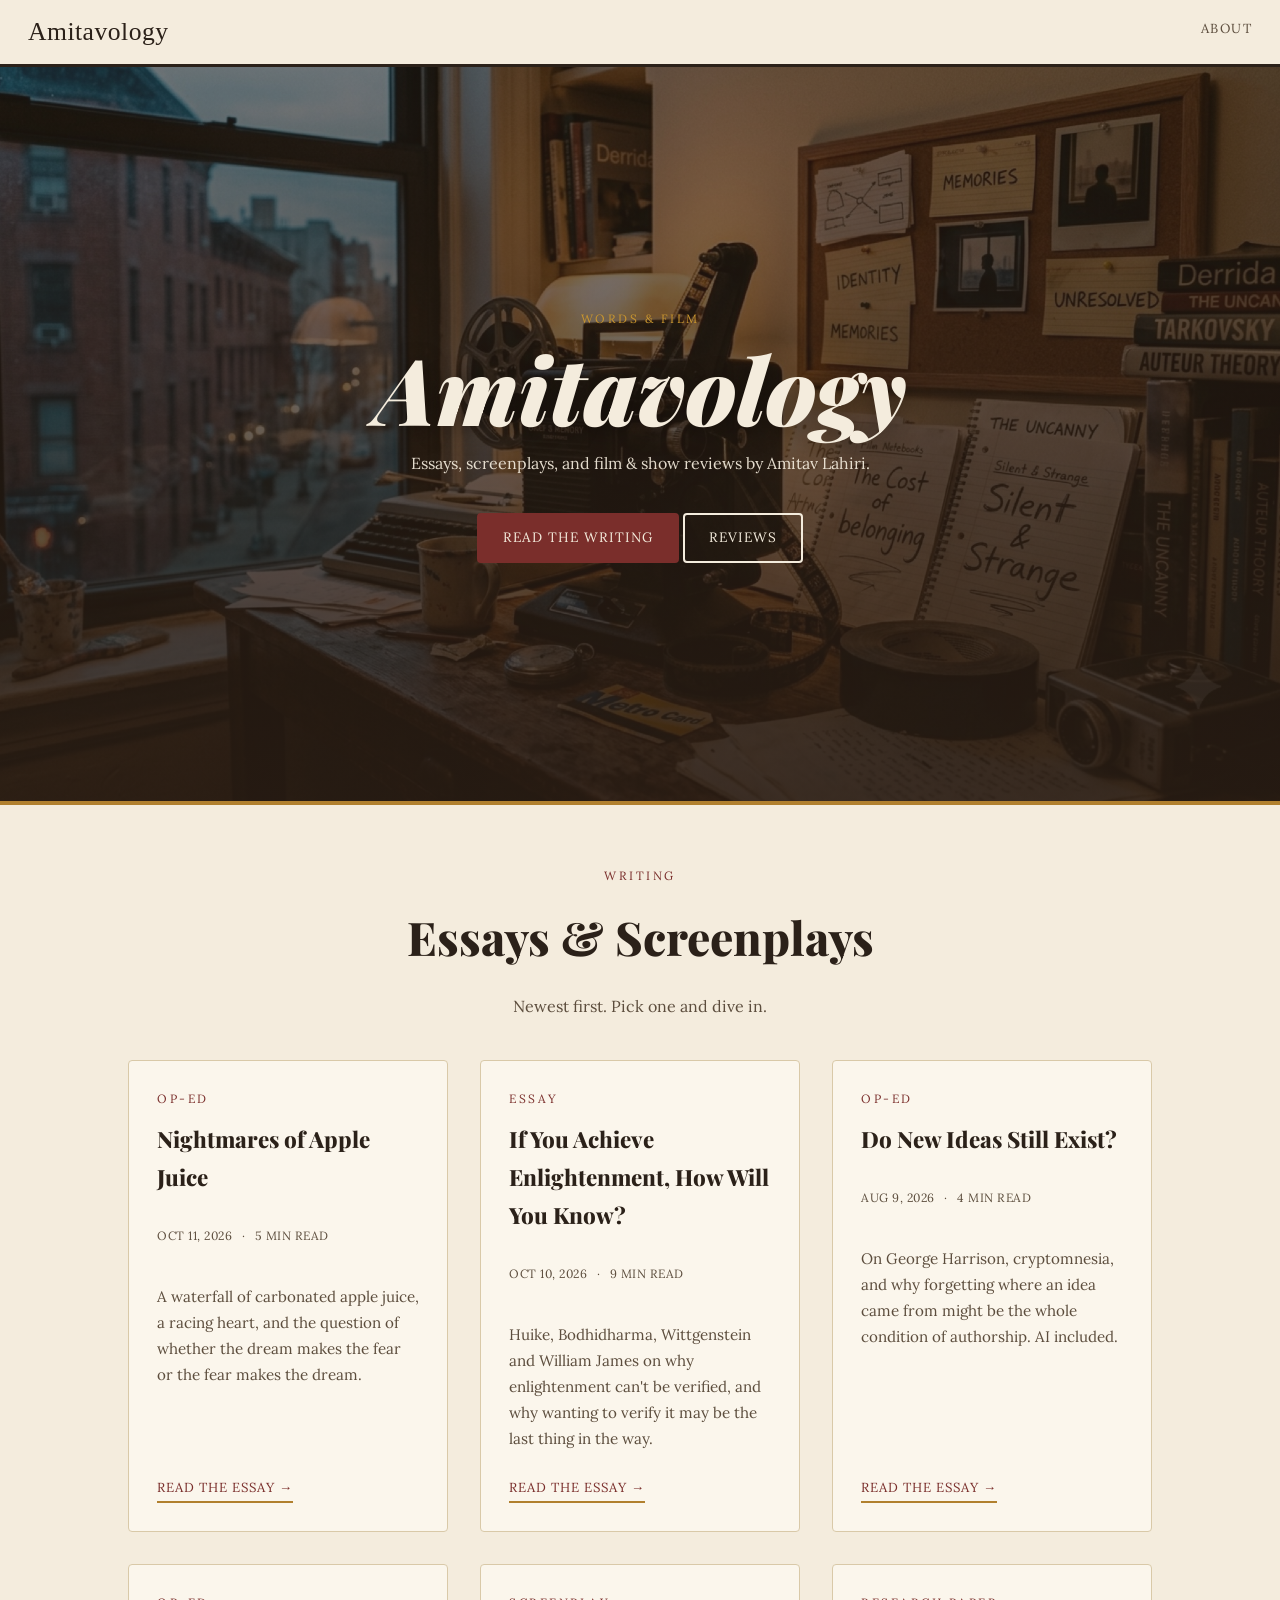
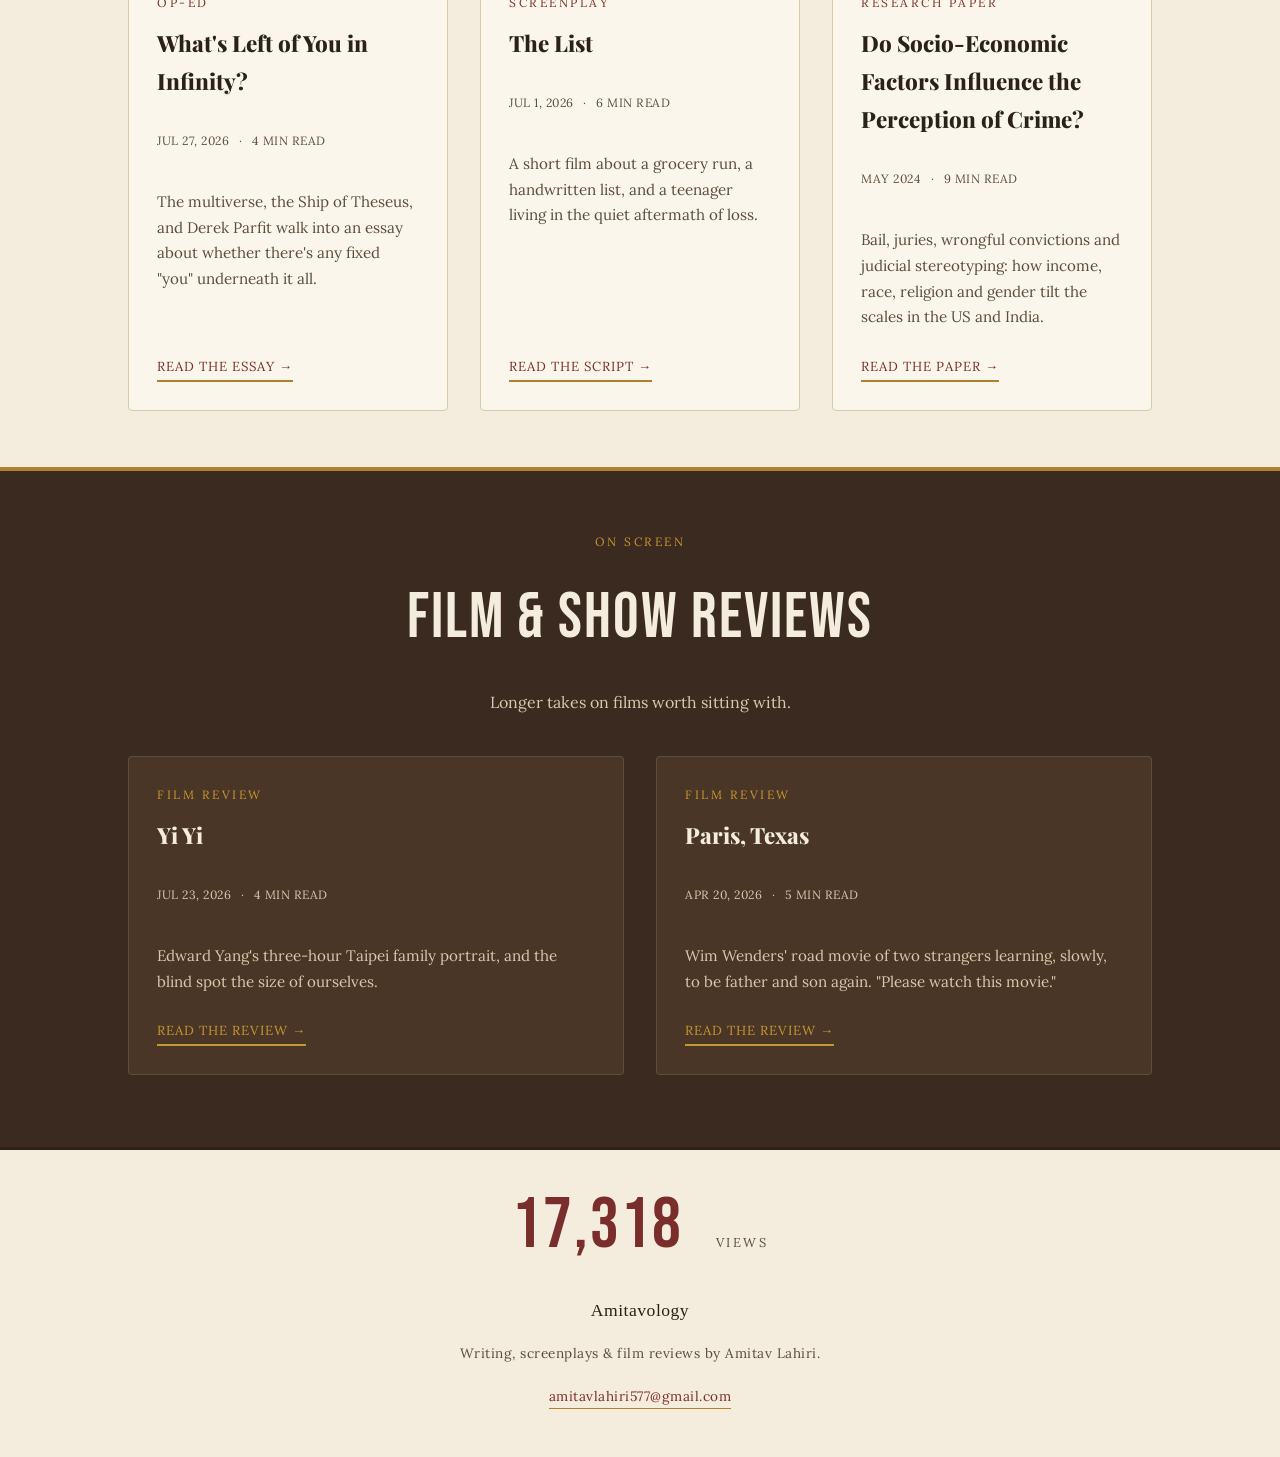
==== commit b8c9c950: "Restyle hero title, add real contact email, trim nav to About Set the hero Amitavology title in Play" ====
--- a/index.html
+++ b/index.html
@@ -7,7 +7,7 @@
 <meta name="description" content="Essays, screenplays, and film &amp; show reviews by Amitav Lahiri.">
 <link rel="preconnect" href="https://fonts.googleapis.com">
 <link rel="preconnect" href="https://fonts.gstatic.com" crossorigin>
-<link href="https://fonts.googleapis.com/css2?family=Permanent+Marker&family=Playfair+Display:ital,wght@0,700;0,800;0,900;1,600&family=Lora:ital,wght@0,400;0,500;0,600;1,500&family=Bebas+Neue&family=Courier+Prime:wght@400;700&display=swap" rel="stylesheet">
+<link href="https://fonts.googleapis.com/css2?family=Permanent+Marker&family=Playfair+Display:ital,wght@0,700;0,800;0,900;1,600;1,900&family=Lora:ital,wght@0,400;0,500;0,600;1,500&family=Bebas+Neue&family=Courier+Prime:wght@400;700&display=swap" rel="stylesheet">
 <link rel="stylesheet" href="assets/css/style.css">
 </head>
 <body>
@@ -15,8 +15,6 @@
 <header class="site-header">
   <a href="#top" class="wordmark">Amitavology</a>
   <nav class="site-nav">
-    <a href="#writing">Writing</a>
-    <a href="#reviews">Reviews</a>
     <a href="about.html">About</a>
   </nav>
 </header>
@@ -130,8 +128,7 @@
   </div>
   <span class="wordmark">Amitavology</span>
   <p>Writing, screenplays &amp; film reviews by Amitav Lahiri.</p>
-  <!-- placeholder email, replace with the real address -->
-  <a class="footer-email" href="mailto:hello@amitavlahiri.com">hello@amitavlahiri.com</a>
+  <a class="footer-email" href="mailto:amitavlahiri577@gmail.com">amitavlahiri577@gmail.com</a>
 </footer>
 
 <script>
--- a/assets/css/style.css
+++ b/assets/css/style.css
@@ -596,8 +596,13 @@
 }
 .hero-dramatic .eyebrow { color: var(--gold-bright); }
 .hero-dramatic .wordmark {
+  font-family: 'Playfair Display', Georgia, serif;
+  font-style: italic;
+  font-weight: 900;
+  letter-spacing: 0;
   color: var(--cream);
-  font-size: clamp(2.8rem, 9vw, 5rem);
+  font-size: clamp(3rem, 10vw, 5.75rem);
+  margin-bottom: 1rem;
   text-shadow: 0 4px 24px rgba(0,0,0,0.4);
 }
 .hero-dramatic p.tagline {
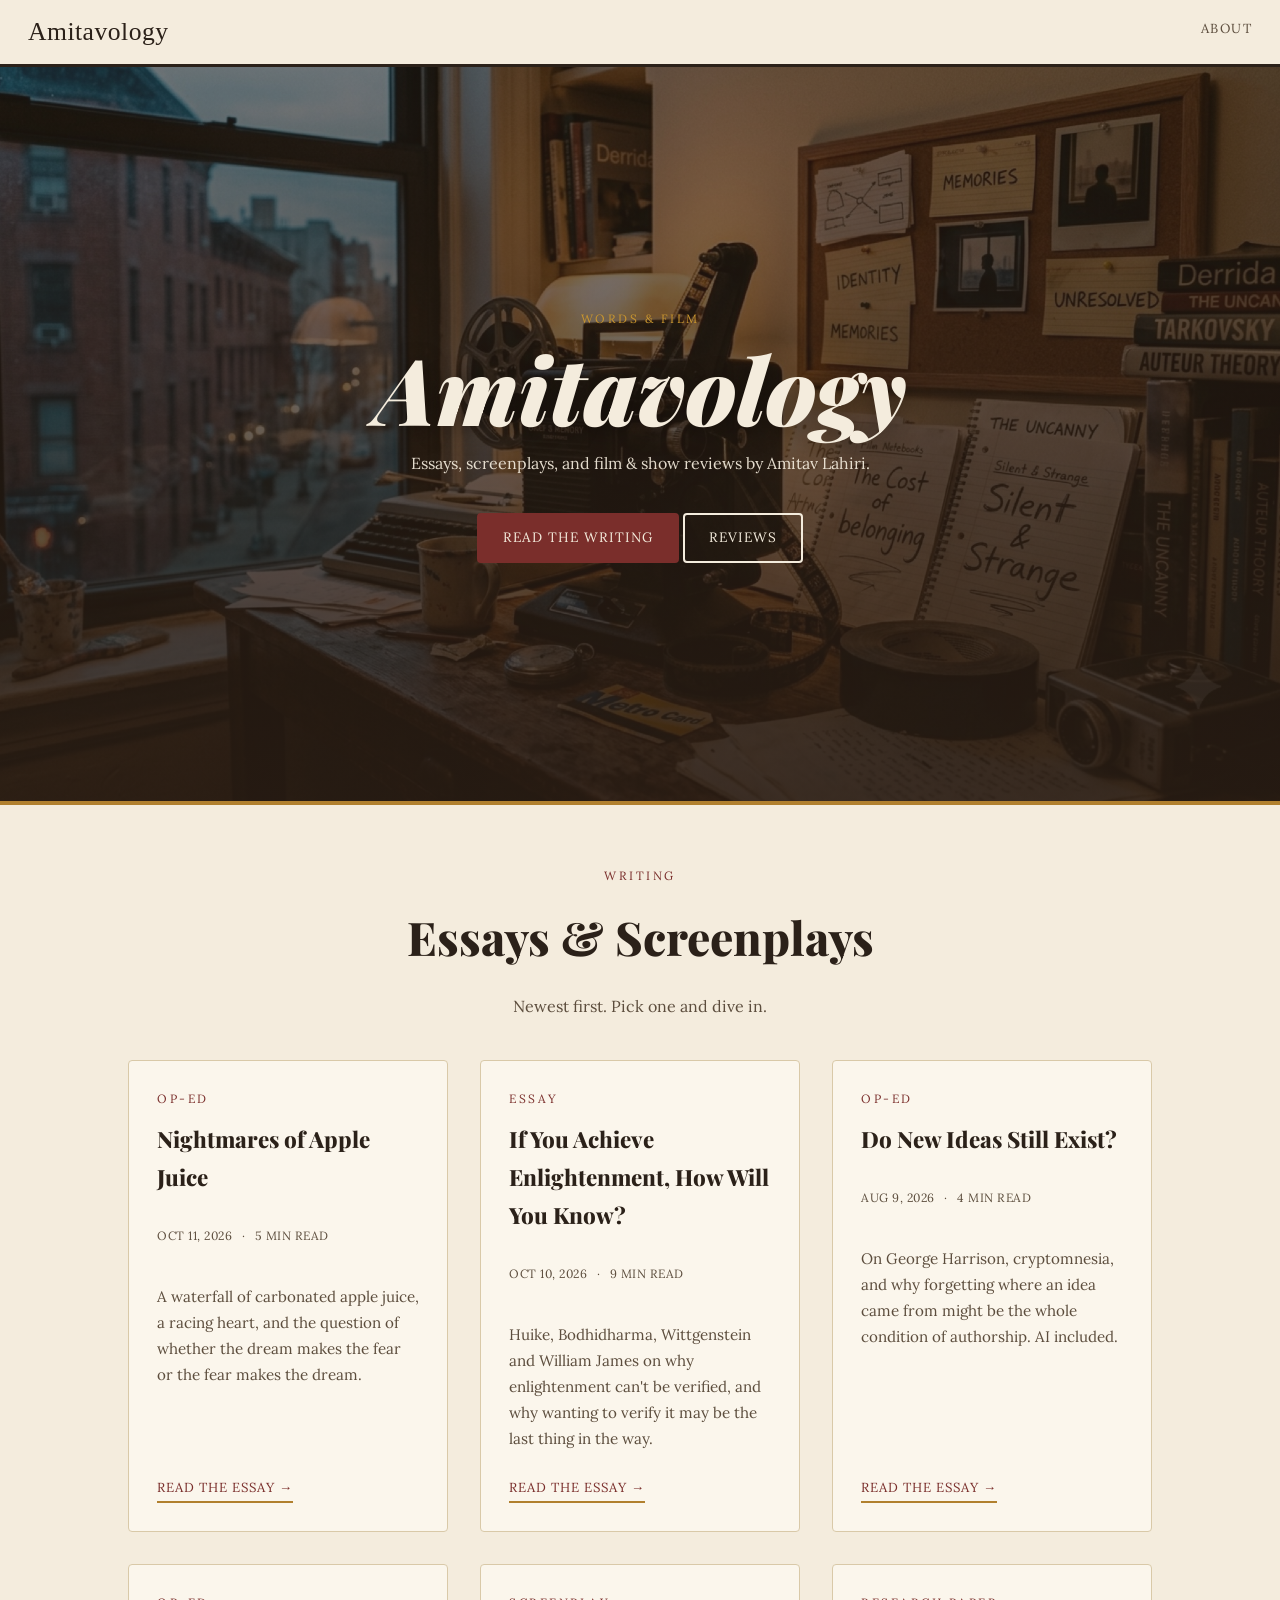
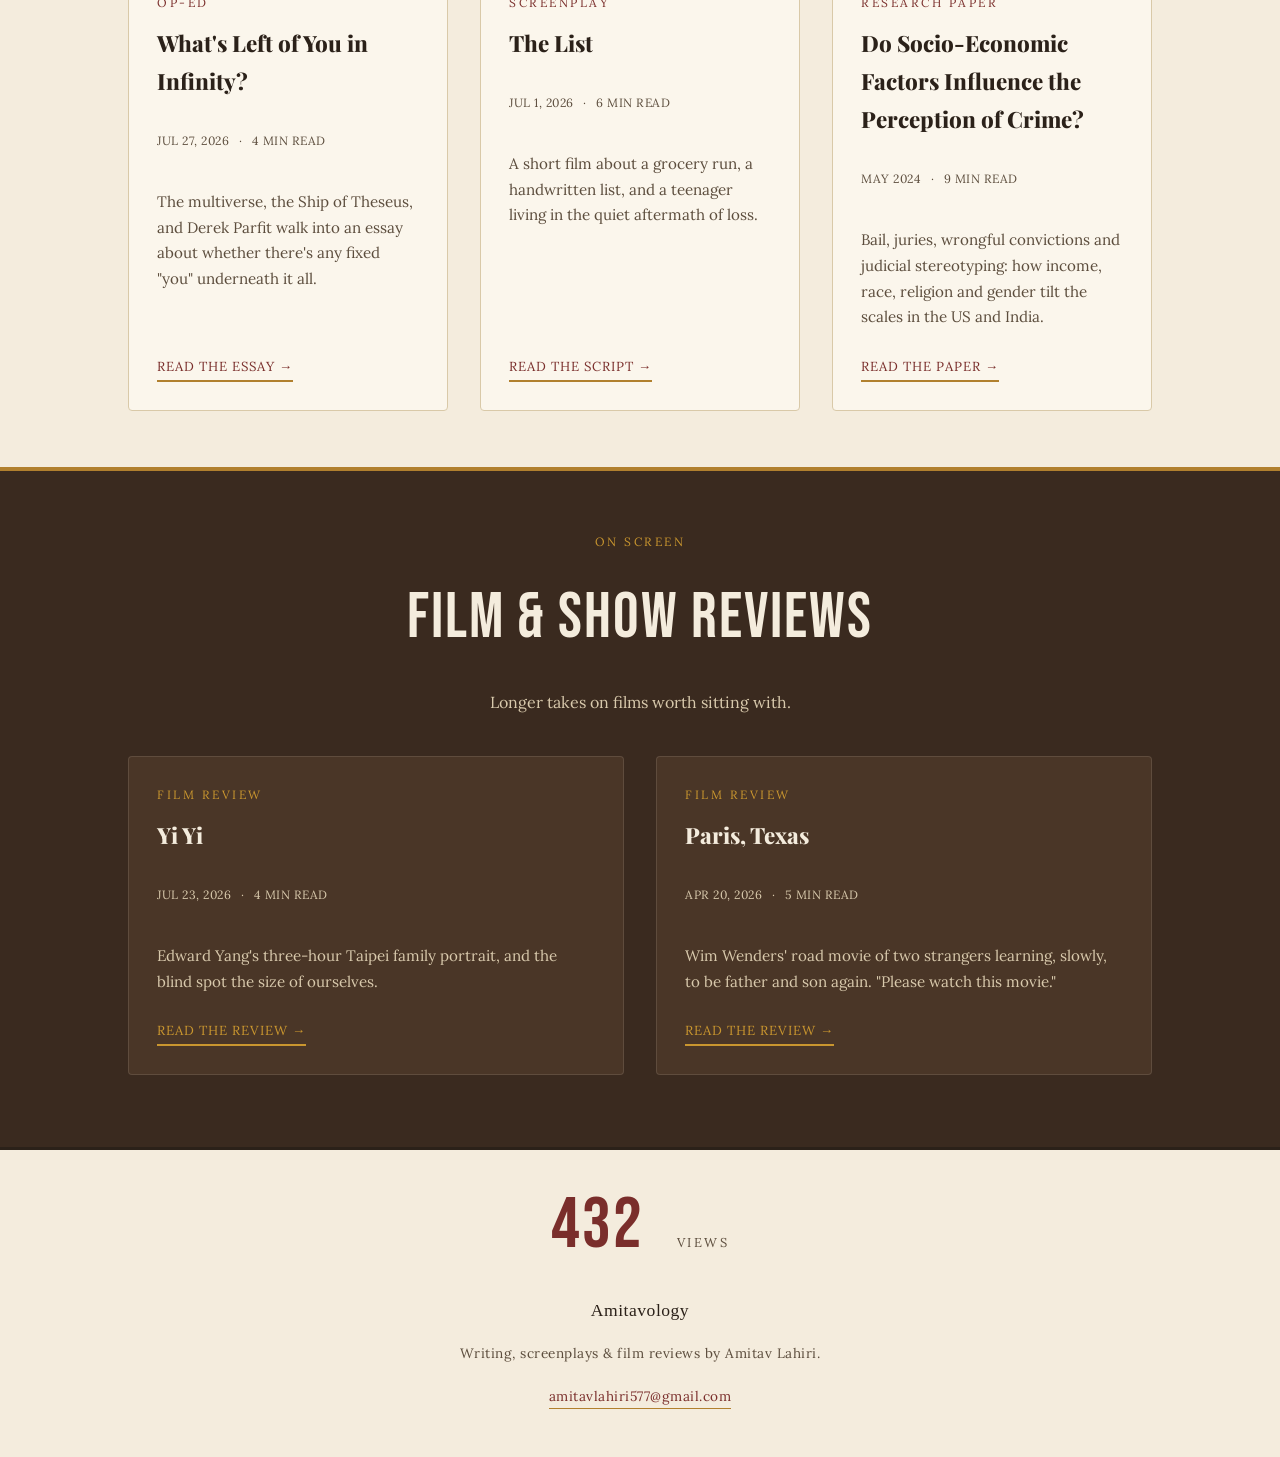
==== commit 1d4d1ae0: "Set footer view counter to 1,000 Co-Authored-By: Claude Opus 5.5 <noreply@anthropic.com>" ====
--- a/index.html
+++ b/index.html
@@ -122,7 +122,7 @@
 </section>
 
 <footer class="site-footer">
-  <div class="view-count" data-target="30000">
+  <div class="view-count" data-target="1000">
     <span class="view-count-num">0</span><span class="view-count-plus">+</span>
     <span class="view-count-label">views</span>
   </div>
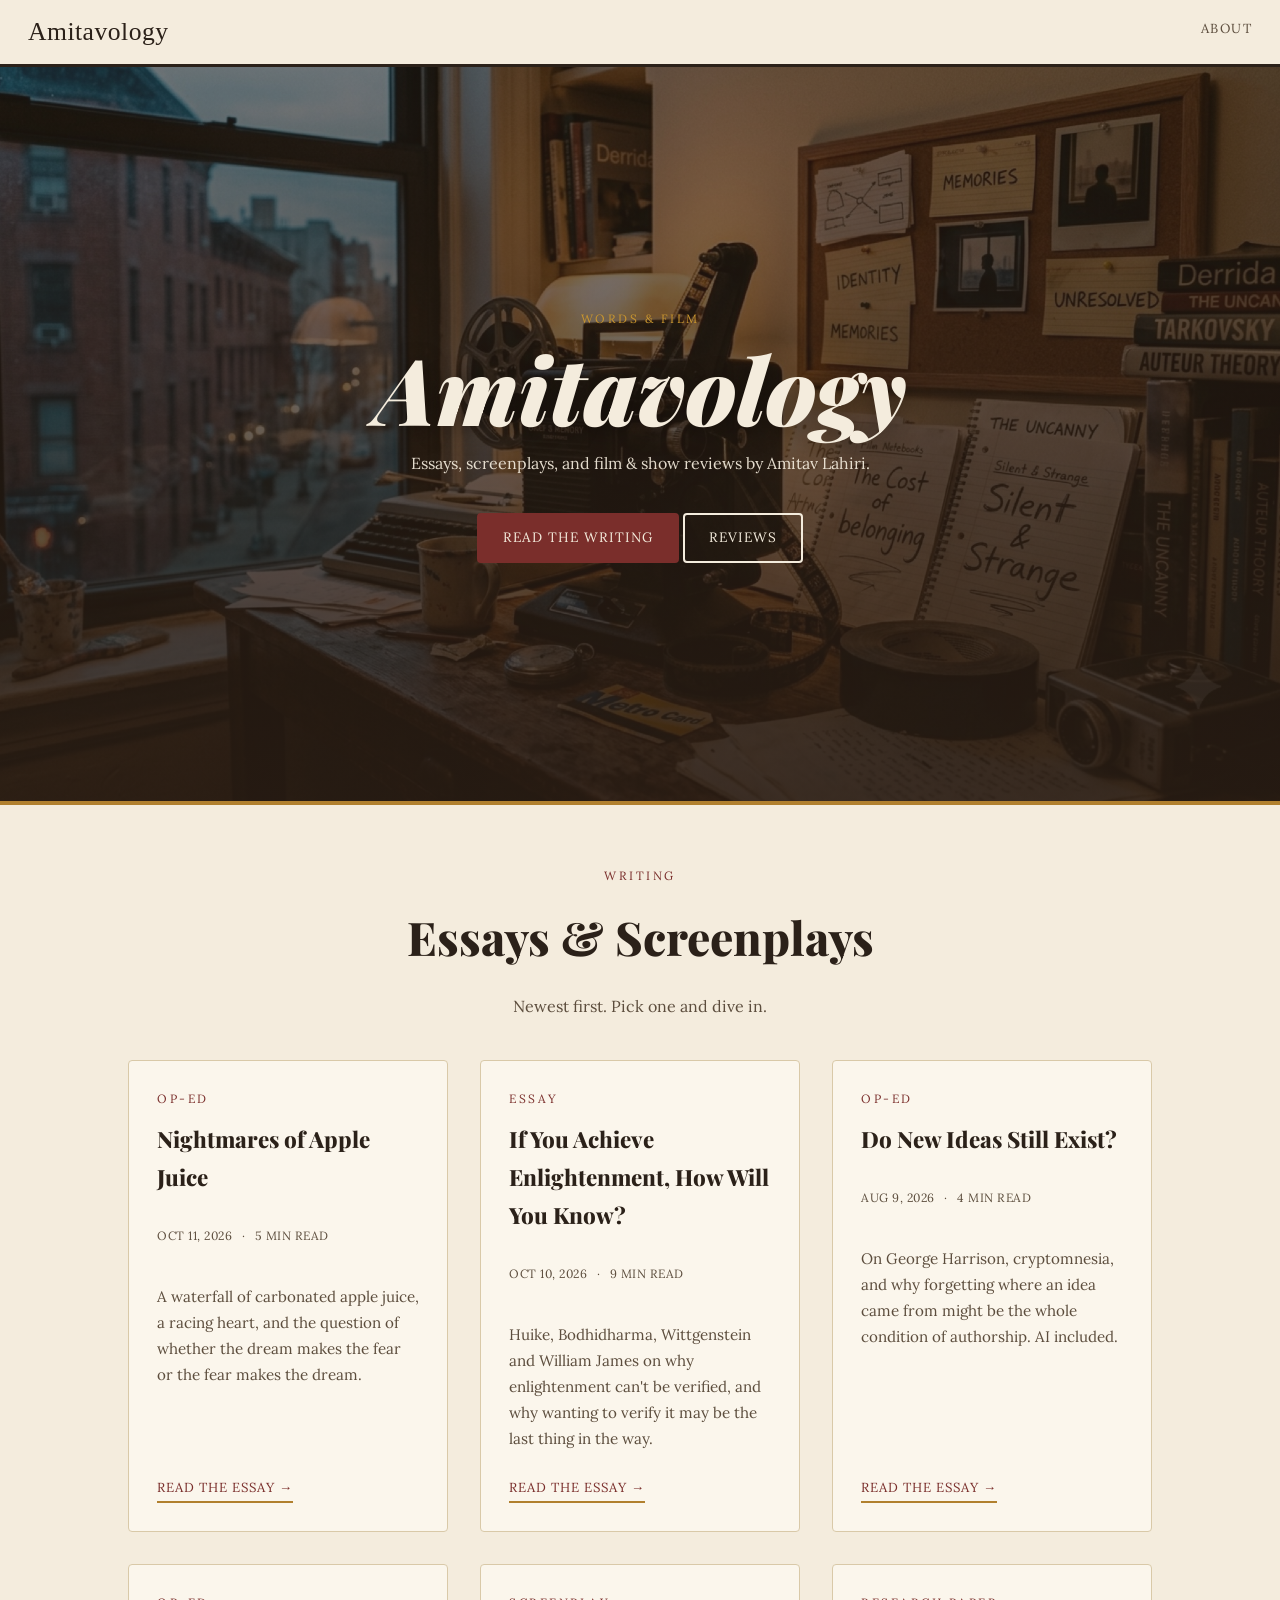
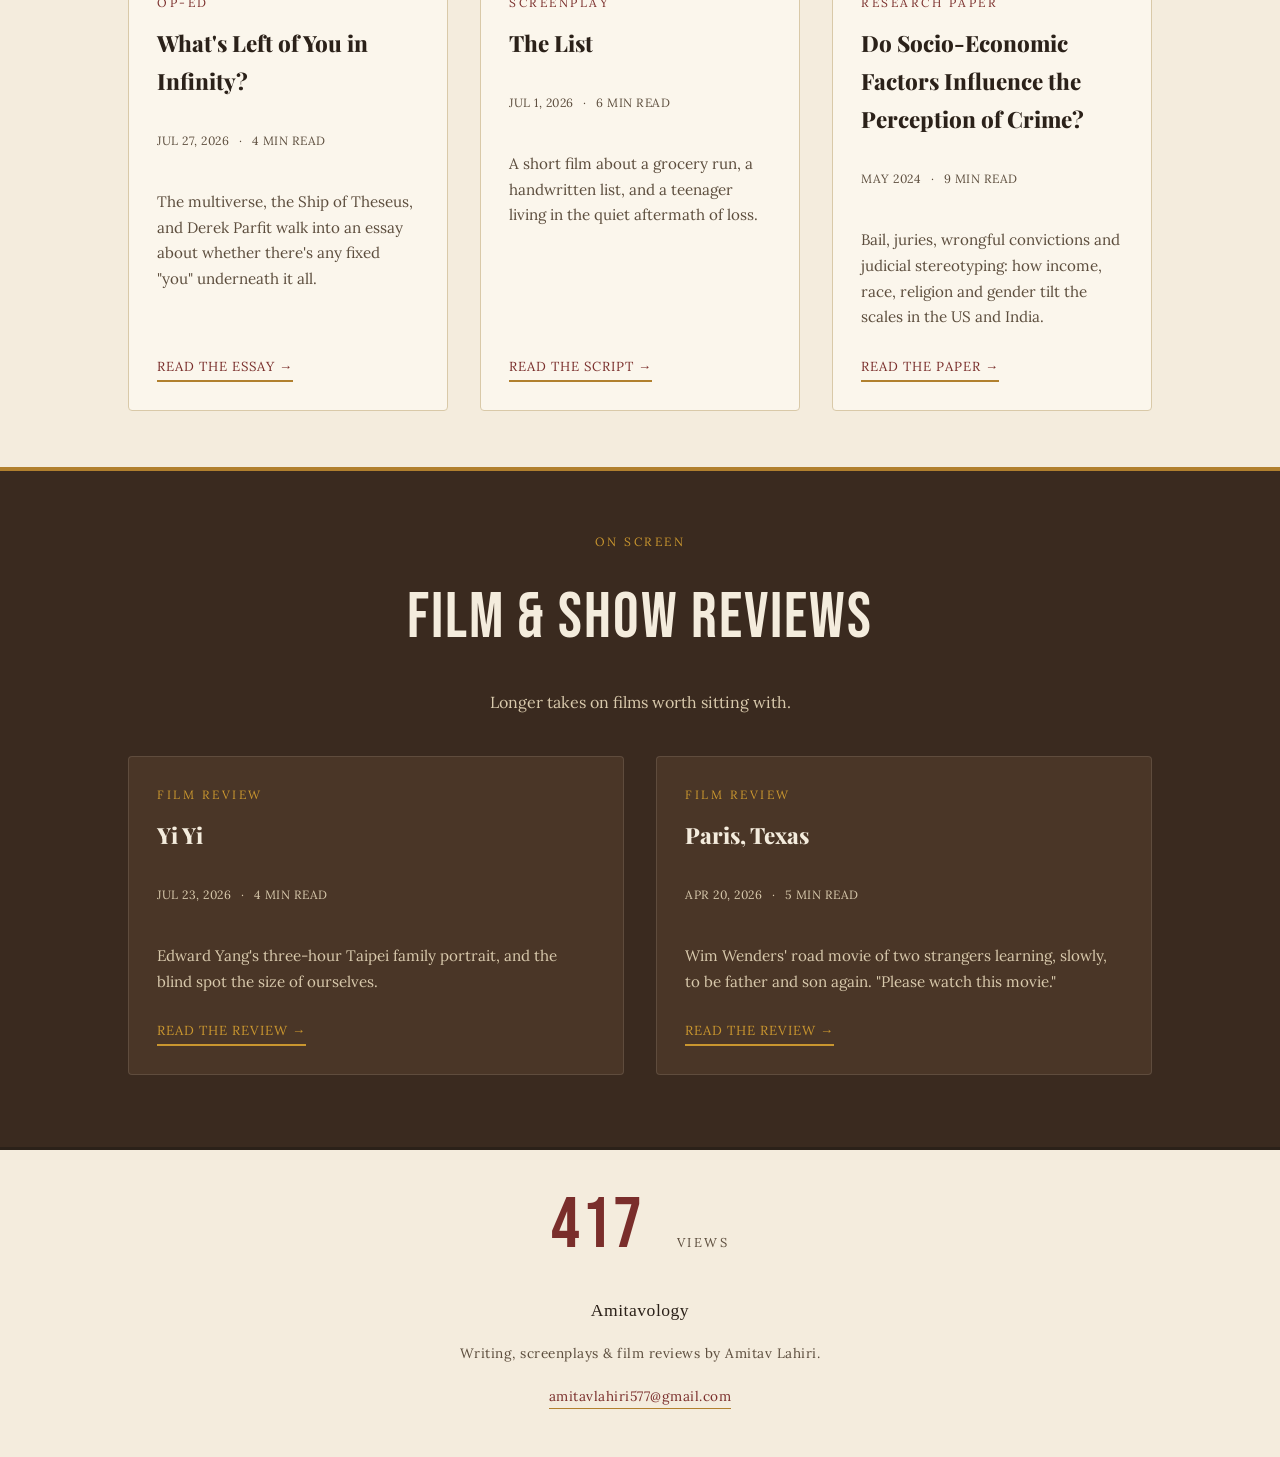
==== commit 57e2f994: "Fix footer view counter showing 0+ views The counter's static markup was "0" with a hidden "+", rely" ====
--- a/index.html
+++ b/index.html
@@ -122,8 +122,8 @@
 </section>
 
 <footer class="site-footer">
-  <div class="view-count" data-target="1000">
-    <span class="view-count-num">0</span><span class="view-count-plus">+</span>
+  <div class="view-count done" data-target="1000">
+    <span class="view-count-num">1,000</span><span class="view-count-plus">+</span>
     <span class="view-count-label">views</span>
   </div>
   <span class="wordmark">Amitavology</span>
@@ -132,20 +132,21 @@
 </footer>
 
 <script>
-// count up 0 -> target over 2s when the footer scrolls into view, then pop
+// The markup already reads "1,000+" so the number is correct without JS.
+// As an enhancement, count up 0 -> target when the footer scrolls into view,
+// but only if it starts off-screen (so nobody ever sees a stuck "0").
 (function () {
   var box = document.querySelector('.view-count');
   if (!box) return;
   var num = box.querySelector('.view-count-num');
   var target = +box.dataset.target;
   var fmt = function (n) { return n.toLocaleString('en-US'); };
-  if (!('IntersectionObserver' in window) ||
-      window.matchMedia('(prefers-reduced-motion: reduce)').matches) {
-    num.textContent = fmt(target);
-    box.classList.add('done');
-    return;
-  }
+  if (!target || !('IntersectionObserver' in window) ||
+      window.matchMedia('(prefers-reduced-motion: reduce)').matches) return;
+  if (box.getBoundingClientRect().top < window.innerHeight) return;
   var run = function () {
+    box.classList.remove('done');
+    num.textContent = fmt(0);
     var start = performance.now();
     var tick = function (now) {
       var t = Math.min((now - start) / 2000, 1);
@@ -157,7 +158,7 @@
   };
   new IntersectionObserver(function (entries, obs) {
     if (entries[0].isIntersecting) { obs.disconnect(); run(); }
-  }, { threshold: 0.6 }).observe(box);
+  }, { threshold: 0.1 }).observe(box);
 })();
 </script>
 </body>
